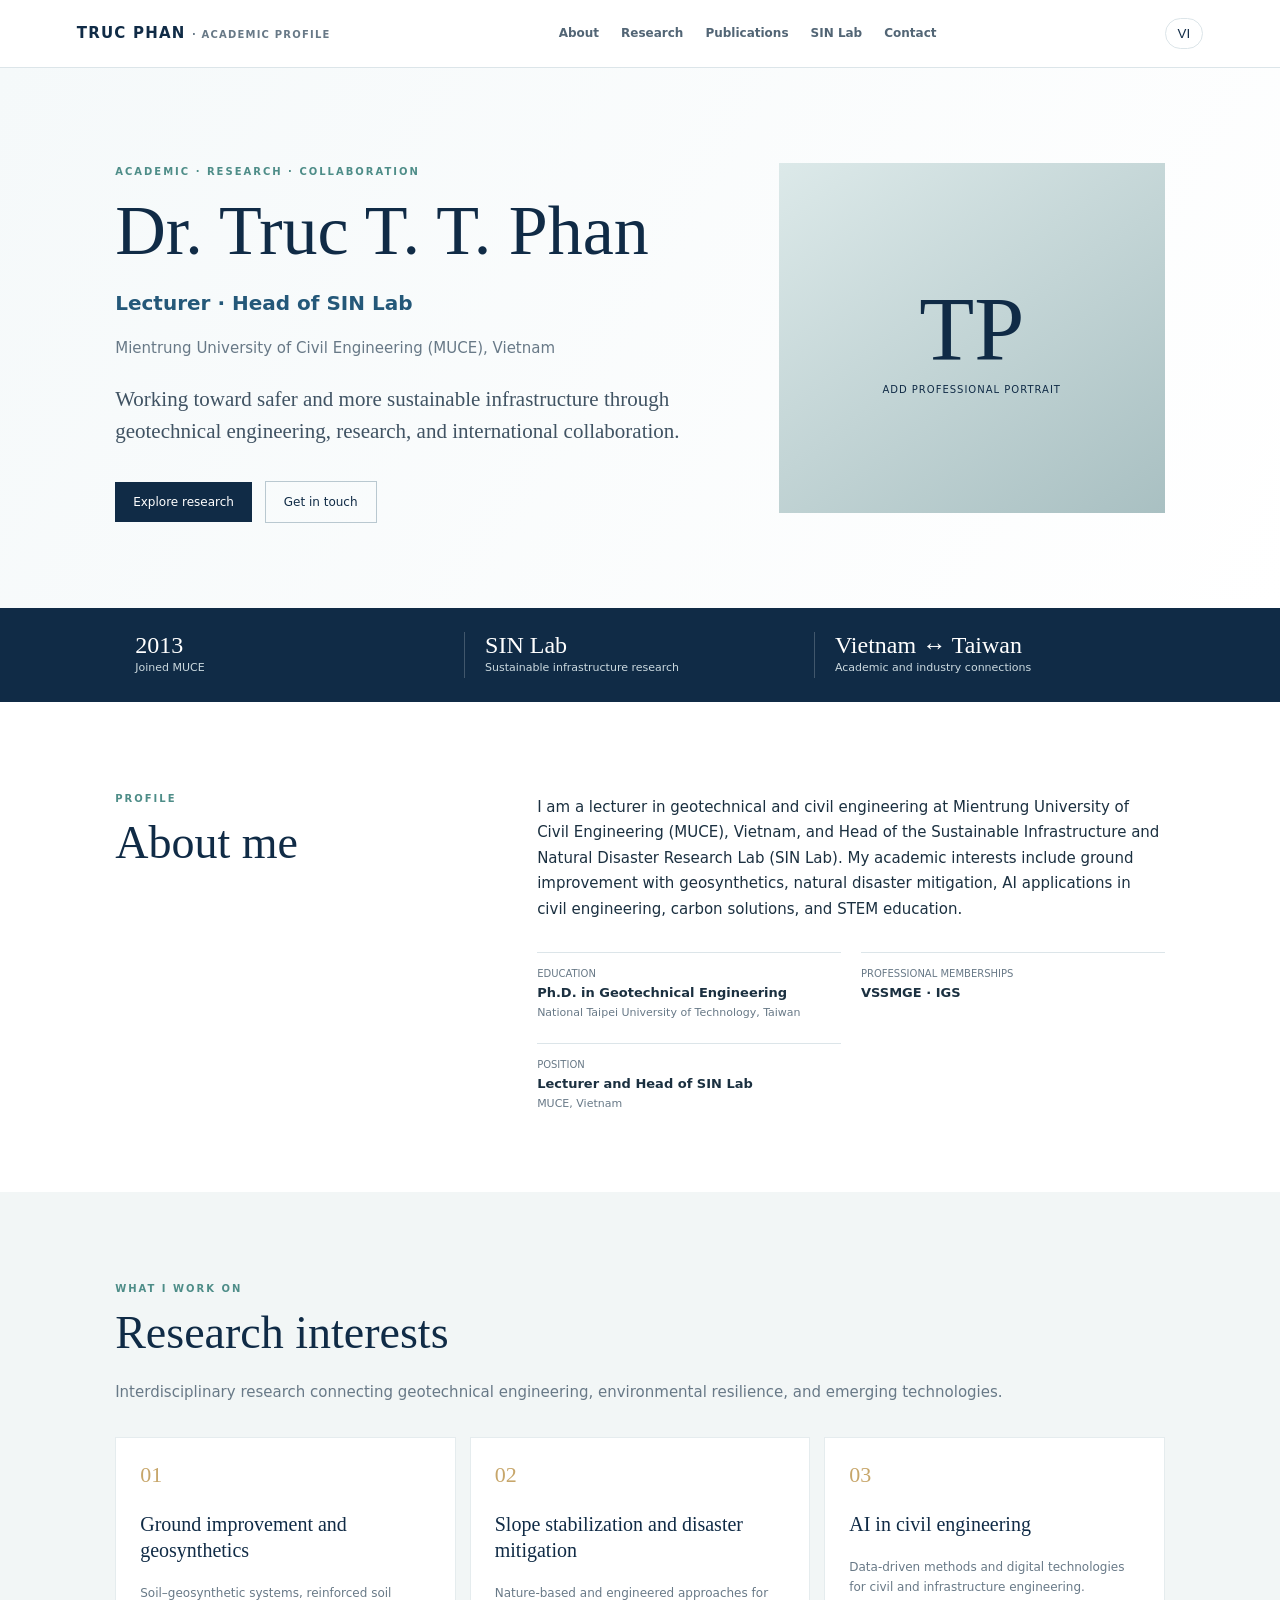
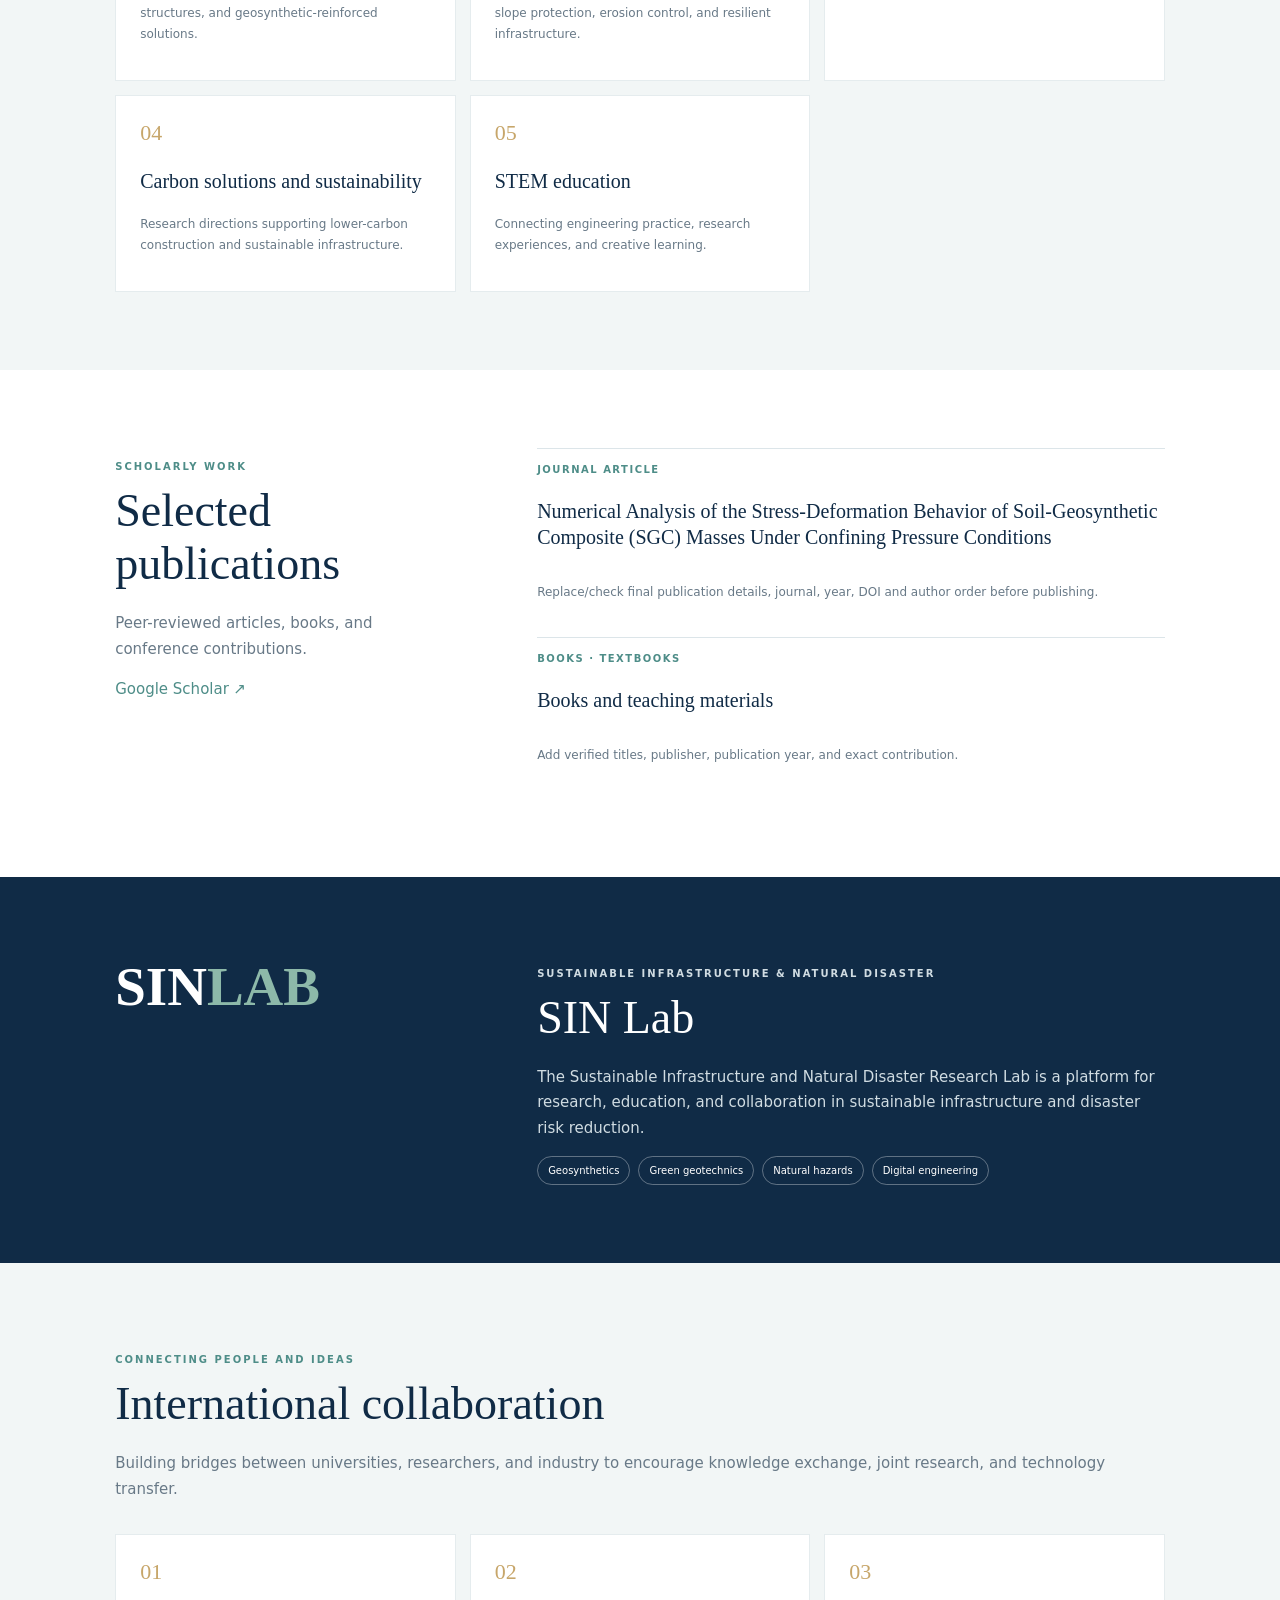
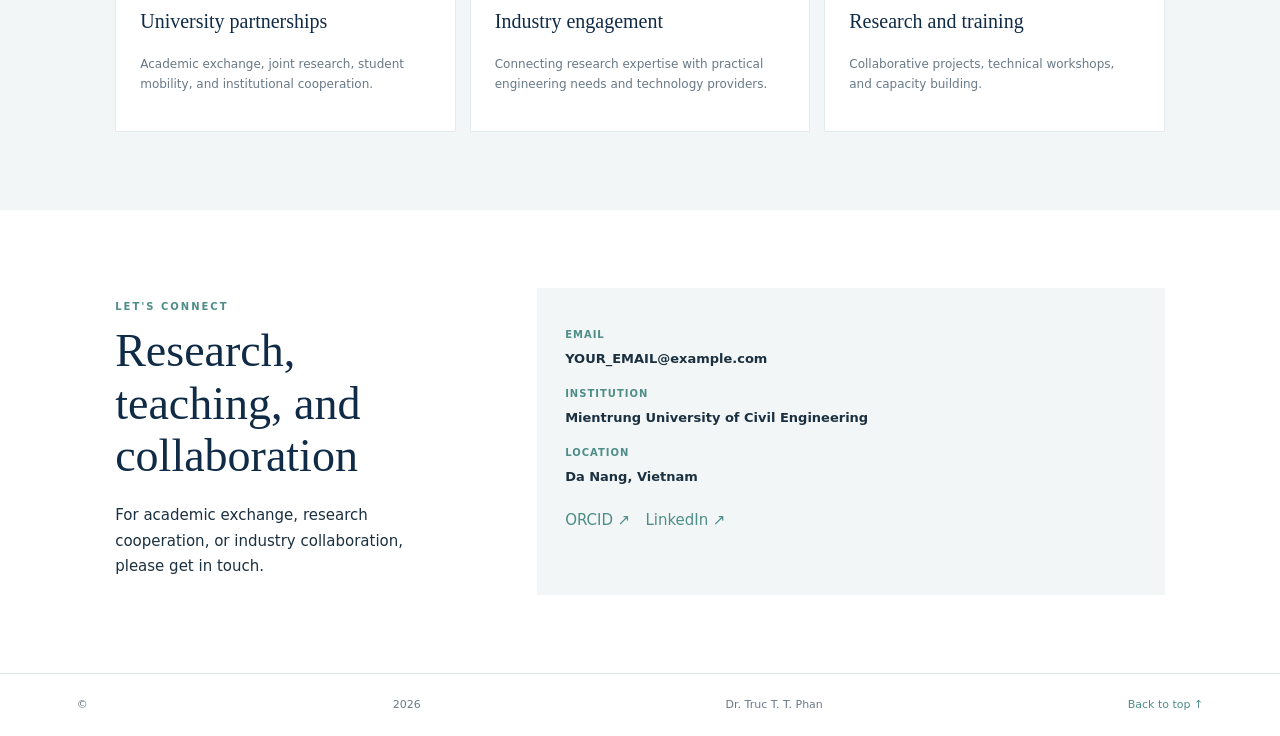
==== index.html @ 13144e91 "Update index.html" ====
<!doctype html>
<html lang="en"><head><meta charset="utf-8"><meta name="viewport" content="width=device-width,initial-scale=1">
<meta name="description" content="Academic profile of Dr. Truc (Steve) T. T. Phan"><title>Dr. Truc (Steve) T. T. Phan | Academic Profile</title><link rel="stylesheet" href="styles.css"></head>
<body>
<header><a class="brand" href="#home">TRUC PHAN <small>· ACADEMIC PROFILE</small></a><nav><a href="#about">About</a><a href="#research">Research</a><a href="#publications">Publications</a><a href="#sinlab">SIN Lab</a><a href="#contact">Contact</a></nav><button id="lang">VI</button></header>
<main>
<section class="hero" id="home"><div><p class="eyebrow" data-en="ACADEMIC · RESEARCH · COLLABORATION" data-vi="HỌC THUẬT · NGHIÊN CỨU · KẾT NỐI">ACADEMIC · RESEARCH · COLLABORATION</p><h1>Dr. Truc T. T. Phan</h1><h2 data-en="Lecturer · Head of SIN Lab" data-vi="Giảng viên · Trưởng SIN Lab">Lecturer · Head of SIN Lab</h2><p class="muted">Mientrung University of Civil Engineering (MUCE), Vietnam</p><p class="lead" data-en="Working toward safer and more sustainable infrastructure through geotechnical engineering, research, and international collaboration." data-vi="Hướng đến hạ tầng an toàn và bền vững thông qua kỹ thuật địa kỹ thuật, nghiên cứu và hợp tác quốc tế.">Working toward safer and more sustainable infrastructure through geotechnical engineering, research, and international collaboration.</p><a class="btn" href="#research">Explore research</a> <a class="btn outline" href="#contact">Get in touch</a></div><div class="portrait"><b>TP</b><span>Add professional portrait</span></div></section>
<section class="stats"><div><b>2013</b><span>Joined MUCE</span></div><div><b>SIN Lab</b><span>Sustainable infrastructure research</span></div><div><b>Vietnam ↔ Taiwan</b><span>Academic and industry connections</span></div></section>
<section class="section split" id="about"><div><p class="eyebrow">PROFILE</p><h2 data-en="About me" data-vi="Giới thiệu">About me</h2></div><div><p data-en="I am a lecturer in geotechnical and civil engineering at Mientrung University of Civil Engineering (MUCE), Vietnam, and Head of the Sustainable Infrastructure and Natural Disaster Research Lab (SIN Lab). My academic interests include ground improvement with geosynthetics, natural disaster mitigation, AI applications in civil engineering, carbon solutions, and STEM education." data-vi="Tôi là giảng viên lĩnh vực địa kỹ thuật và xây dựng tại Trường Đại học Xây dựng Miền Trung (MUCE), Việt Nam, đồng thời là Trưởng Phòng thí nghiệm Nghiên cứu Hạ tầng Bền vững và Thiên tai (SIN Lab). Các hướng quan tâm gồm gia cố nền đất bằng vật liệu địa tổng hợp, giảm thiểu thiên tai, ứng dụng AI trong kỹ thuật xây dựng, giải pháp carbon và giáo dục STEM.">I am a lecturer in geotechnical and civil engineering at Mientrung University of Civil Engineering (MUCE), Vietnam, and Head of the Sustainable Infrastructure and Natural Disaster Research Lab (SIN Lab). My academic interests include ground improvement with geosynthetics, natural disaster mitigation, AI applications in civil engineering, carbon solutions, and STEM education.</p><div class="facts"><div><small>EDUCATION</small><b>Ph.D. in Geotechnical Engineering</b><span>National Taipei University of Technology, Taiwan</span></div><div><small>PROFESSIONAL MEMBERSHIPS</small><b>VSSMGE · IGS</b></div><div><small>POSITION</small><b>Lecturer and Head of SIN Lab</b><span>MUCE, Vietnam</span></div></div></div></section>
<section class="section shaded" id="research"><p class="eyebrow">WHAT I WORK ON</p><h2>Research interests</h2><p class="muted">Interdisciplinary research connecting geotechnical engineering, environmental resilience, and emerging technologies.</p><div class="cards">
<article><i>01</i><h3>Ground improvement and geosynthetics</h3><p>Soil–geosynthetic systems, reinforced soil structures, and geosynthetic-reinforced solutions.</p></article>
<article><i>02</i><h3>Slope stabilization and disaster mitigation</h3><p>Nature-based and engineered approaches for slope protection, erosion control, and resilient infrastructure.</p></article>
<article><i>03</i><h3>AI in civil engineering</h3><p>Data-driven methods and digital technologies for civil and infrastructure engineering.</p></article>
<article><i>04</i><h3>Carbon solutions and sustainability</h3><p>Research directions supporting lower-carbon construction and sustainable infrastructure.</p></article>
<article><i>05</i><h3>STEM education</h3><p>Connecting engineering practice, research experiences, and creative learning.</p></article></div></section>
<section class="section split" id="publications"><div><p class="eyebrow">SCHOLARLY WORK</p><h2>Selected publications</h2><p class="muted">Peer-reviewed articles, books, and conference contributions.</p><a href="https://scholar.google.com/" target="_blank">Google Scholar ↗</a></div><div class="pubs"><article><small>JOURNAL ARTICLE</small><h3>Numerical Analysis of the Stress-Deformation Behavior of Soil-Geosynthetic Composite (SGC) Masses Under Confining Pressure Conditions</h3><p>Replace/check final publication details, journal, year, DOI and author order before publishing.</p></article><article><small>BOOKS · TEXTBOOKS</small><h3>Books and teaching materials</h3><p>Add verified titles, publisher, publication year, and exact contribution.</p></article></div></section>
<section class="section dark split" id="sinlab"><div class="labmark">SIN<span>LAB</span></div><div><p class="eyebrow">SUSTAINABLE INFRASTRUCTURE & NATURAL DISASTER</p><h2>SIN Lab</h2><p>The Sustainable Infrastructure and Natural Disaster Research Lab is a platform for research, education, and collaboration in sustainable infrastructure and disaster risk reduction.</p><div class="tags"><span>Geosynthetics</span><span>Green geotechnics</span><span>Natural hazards</span><span>Digital engineering</span></div></div></section>
<section class="section shaded" id="collaboration"><p class="eyebrow">CONNECTING PEOPLE AND IDEAS</p><h2>International collaboration</h2><p class="muted">Building bridges between universities, researchers, and industry to encourage knowledge exchange, joint research, and technology transfer.</p><div class="cards"><article><i>01</i><h3>University partnerships</h3><p>Academic exchange, joint research, student mobility, and institutional cooperation.</p></article><article><i>02</i><h3>Industry engagement</h3><p>Connecting research expertise with practical engineering needs and technology providers.</p></article><article><i>03</i><h3>Research and training</h3><p>Collaborative projects, technical workshops, and capacity building.</p></article></div></section>
<section class="section split" id="contact"><div><p class="eyebrow">LET'S CONNECT</p><h2>Research, teaching, and collaboration</h2><p>For academic exchange, research cooperation, or industry collaboration, please get in touch.</p></div><div class="contact"><small>EMAIL</small><b>YOUR_EMAIL@example.com</b><small>INSTITUTION</small><b>Mientrung University of Civil Engineering</b><small>LOCATION</small><b>Da Nang, Vietnam</b><p><a href="https://orcid.org/">ORCID ↗</a>　<a href="https://www.linkedin.com/">LinkedIn ↗</a></p></div></section>
</main><footer>© <span id="year"></span> Dr. Truc T. T. Phan <a href="#home">Back to top ↑</a></footer><script src="script.js"></script></body></html>
---- styles.css ----
:root{--navy:#102b46;--teal:#4e8d88;--ink:#1b3040;--muted:#687987;--line:#dce5e9;--tint:#f2f6f6}*{box-sizing:border-box}html{scroll-behavior:smooth}body{margin:0;font:15px/1.7 Inter,system-ui,sans-serif;color:var(--ink)}a{color:var(--teal);text-decoration:none}header{position:sticky;top:0;background:#fff;border-bottom:1px solid var(--line);padding:18px 6%;display:flex;align-items:center;justify-content:space-between;gap:20px;z-index:5}.brand{font-weight:850;letter-spacing:.08em;color:var(--navy)}small{font-size:10px;color:var(--muted)}nav{display:flex;gap:22px;flex-wrap:wrap}nav a{font-size:12px;color:#526575;font-weight:700}button{border:1px solid var(--line);background:#fff;border-radius:30px;padding:7px 12px;cursor:pointer;color:var(--navy)}.hero{padding:85px 9%;display:grid;grid-template-columns:1.2fr .8fr;gap:8%;align-items:center;background:linear-gradient(120deg,#f5f9fa,#fff)}.eyebrow{font-size:10px;letter-spacing:.2em;color:var(--teal);font-weight:850}.hero h1{font:clamp(42px,6vw,70px)/1.1 Georgia,serif;color:var(--navy);margin:12px 0}.hero h2{font-size:20px;color:#245879}.muted{color:var(--muted)}.lead{font:21px/1.55 Georgia,serif;color:#405363;max-width:650px}.btn{display:inline-block;background:var(--navy);color:white;padding:10px 18px;margin:12px 8px 0 0;font-size:12px}.btn.outline{background:transparent;color:var(--navy);border:1px solid #b9c8d0}.portrait{height:350px;background:linear-gradient(145deg,#dce9e9,#a9c0c2);display:flex;flex-direction:column;justify-content:center;align-items:center;color:var(--navy)}.portrait b{font:90px Georgia}.portrait span{font-size:10px;text-transform:uppercase;letter-spacing:.1em}.stats{background:var(--navy);color:white;display:grid;grid-template-columns:repeat(3,1fr);padding:24px 9%}.stats div{display:flex;flex-direction:column;border-right:1px solid #ffffff35;padding:0 20px}.stats div:last-child{border:0}.stats b{font:24px Georgia}.stats span{font-size:11px;color:#cbd9df}.section{padding:78px 9%}.split{display:grid;grid-template-columns:.7fr 1.3fr;gap:8%}.section h2{font:clamp(32px,4vw,46px)/1.15 Georgia,serif;color:var(--navy);margin:8px 0 20px}.facts{display:grid;grid-template-columns:repeat(2,1fr);gap:20px;margin-top:30px}.facts div,.pubs article{border-top:1px solid var(--line);padding-top:12px;display:flex;flex-direction:column}.facts b{font-size:13px}.facts span{font-size:11px;color:var(--muted)}.shaded{background:var(--tint)}.cards{display:grid;grid-template-columns:repeat(3,1fr);gap:14px;margin-top:32px}.cards article{background:white;padding:24px;border:1px solid #e5ecee}.cards i{color:#c7a66a;font:22px Georgia}.cards h3,.pubs h3{font:20px/1.3 Georgia,serif;color:var(--navy)}.cards p,.pubs p{font-size:12px;color:var(--muted)}.pubs article{margin-bottom:22px}.pubs small{color:var(--teal);font-weight:bold;letter-spacing:.15em}.dark{background:var(--navy);color:white}.dark h2{color:white}.dark p{color:#d0dce2}.labmark{font:700 55px Georgia}.labmark span{color:#8db9a9}.tags{display:flex;gap:8px;flex-wrap:wrap}.tags span{border:1px solid #ffffff55;border-radius:20px;padding:5px 10px;font-size:10px}.contact{background:var(--tint);padding:28px;display:flex;flex-direction:column;gap:5px}.contact small{color:var(--teal);font-weight:bold;letter-spacing:.1em;margin-top:10px}.contact b{font-size:13px}footer{border-top:1px solid var(--line);padding:22px 6%;display:flex;justify-content:space-between;color:var(--muted);font-size:11px}@media(max-width:800px){header{flex-wrap:wrap}nav{order:3;width:100%;gap:13px}.hero,.split{grid-template-columns:1fr}.hero{padding:55px 7%}.portrait{max-width:420px}.cards{grid-template-columns:repeat(2,1fr)}.section{padding:60px 7%}}@media(max-width:520px){.cards,.facts,.stats{grid-template-columns:1fr}.stats{gap:15px}.stats div{border:0}.cards{grid-template-columns:1fr}footer{flex-wrap:wrap}}
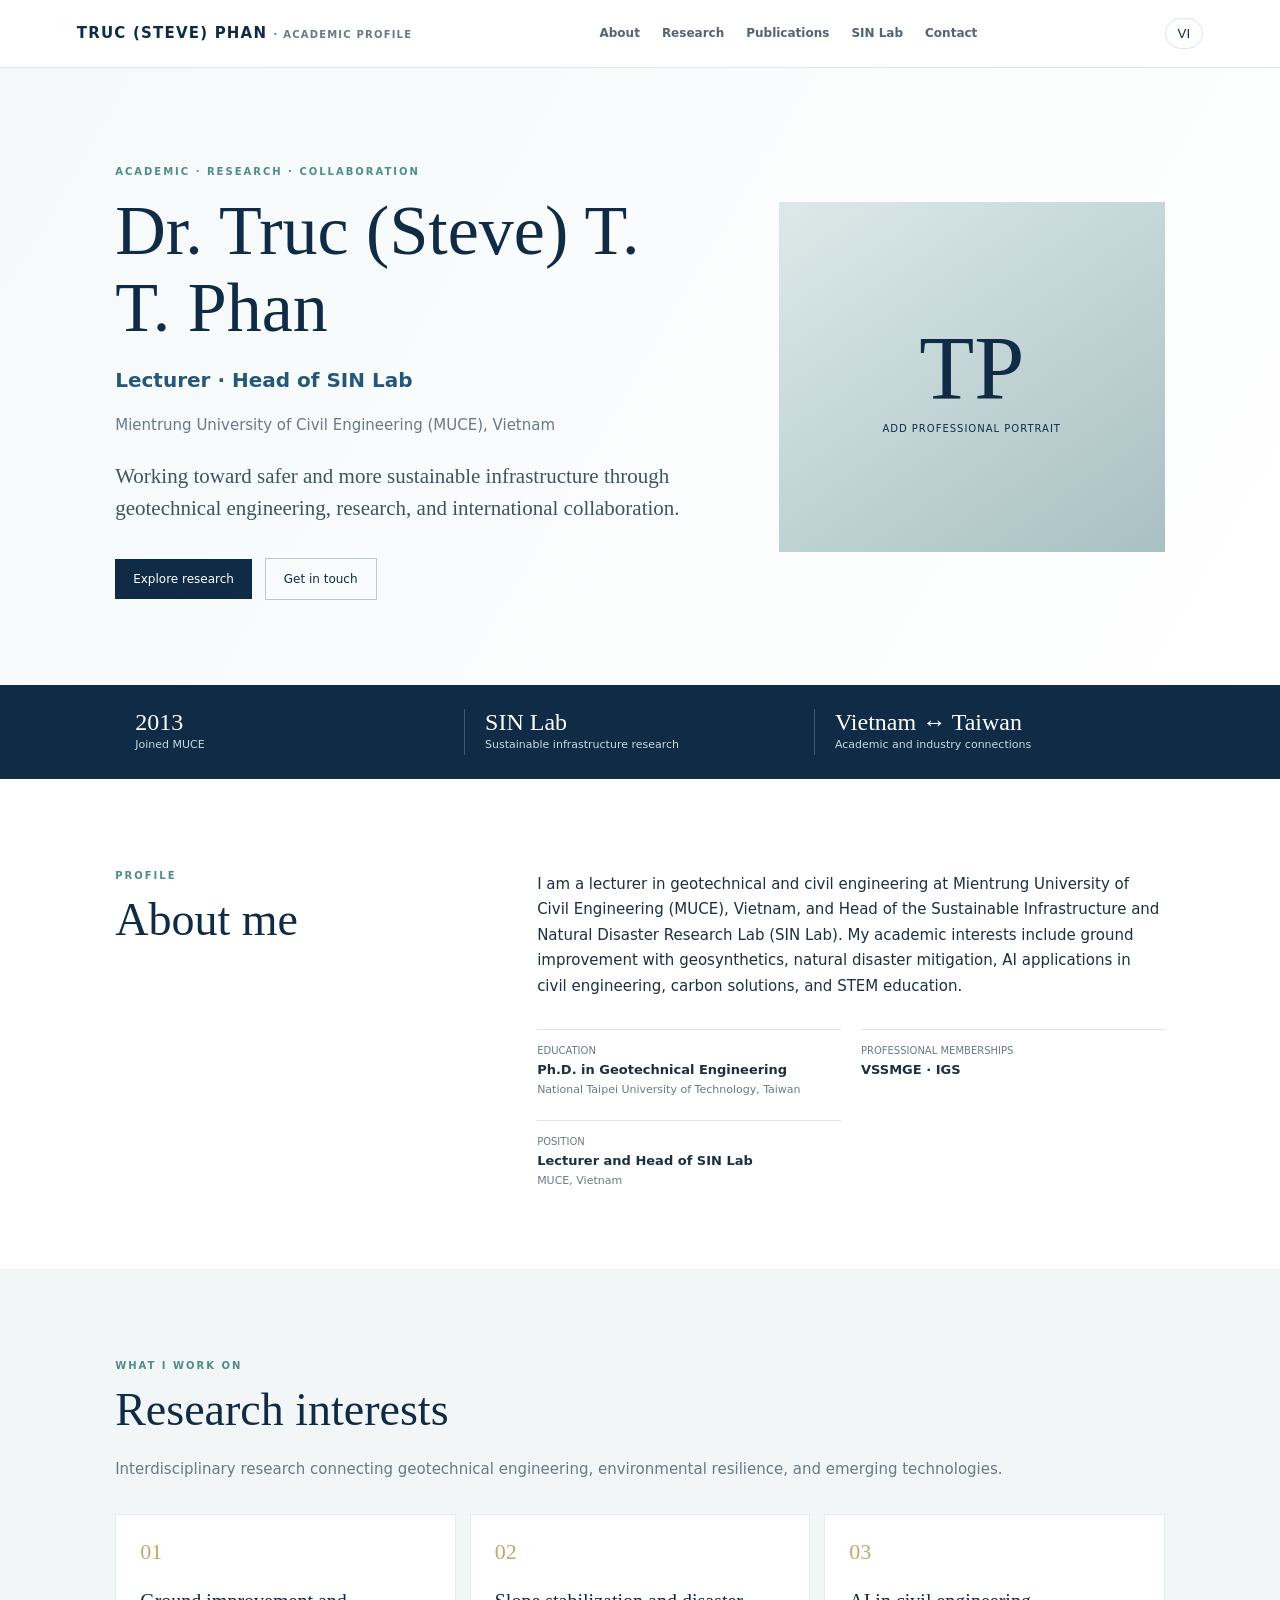
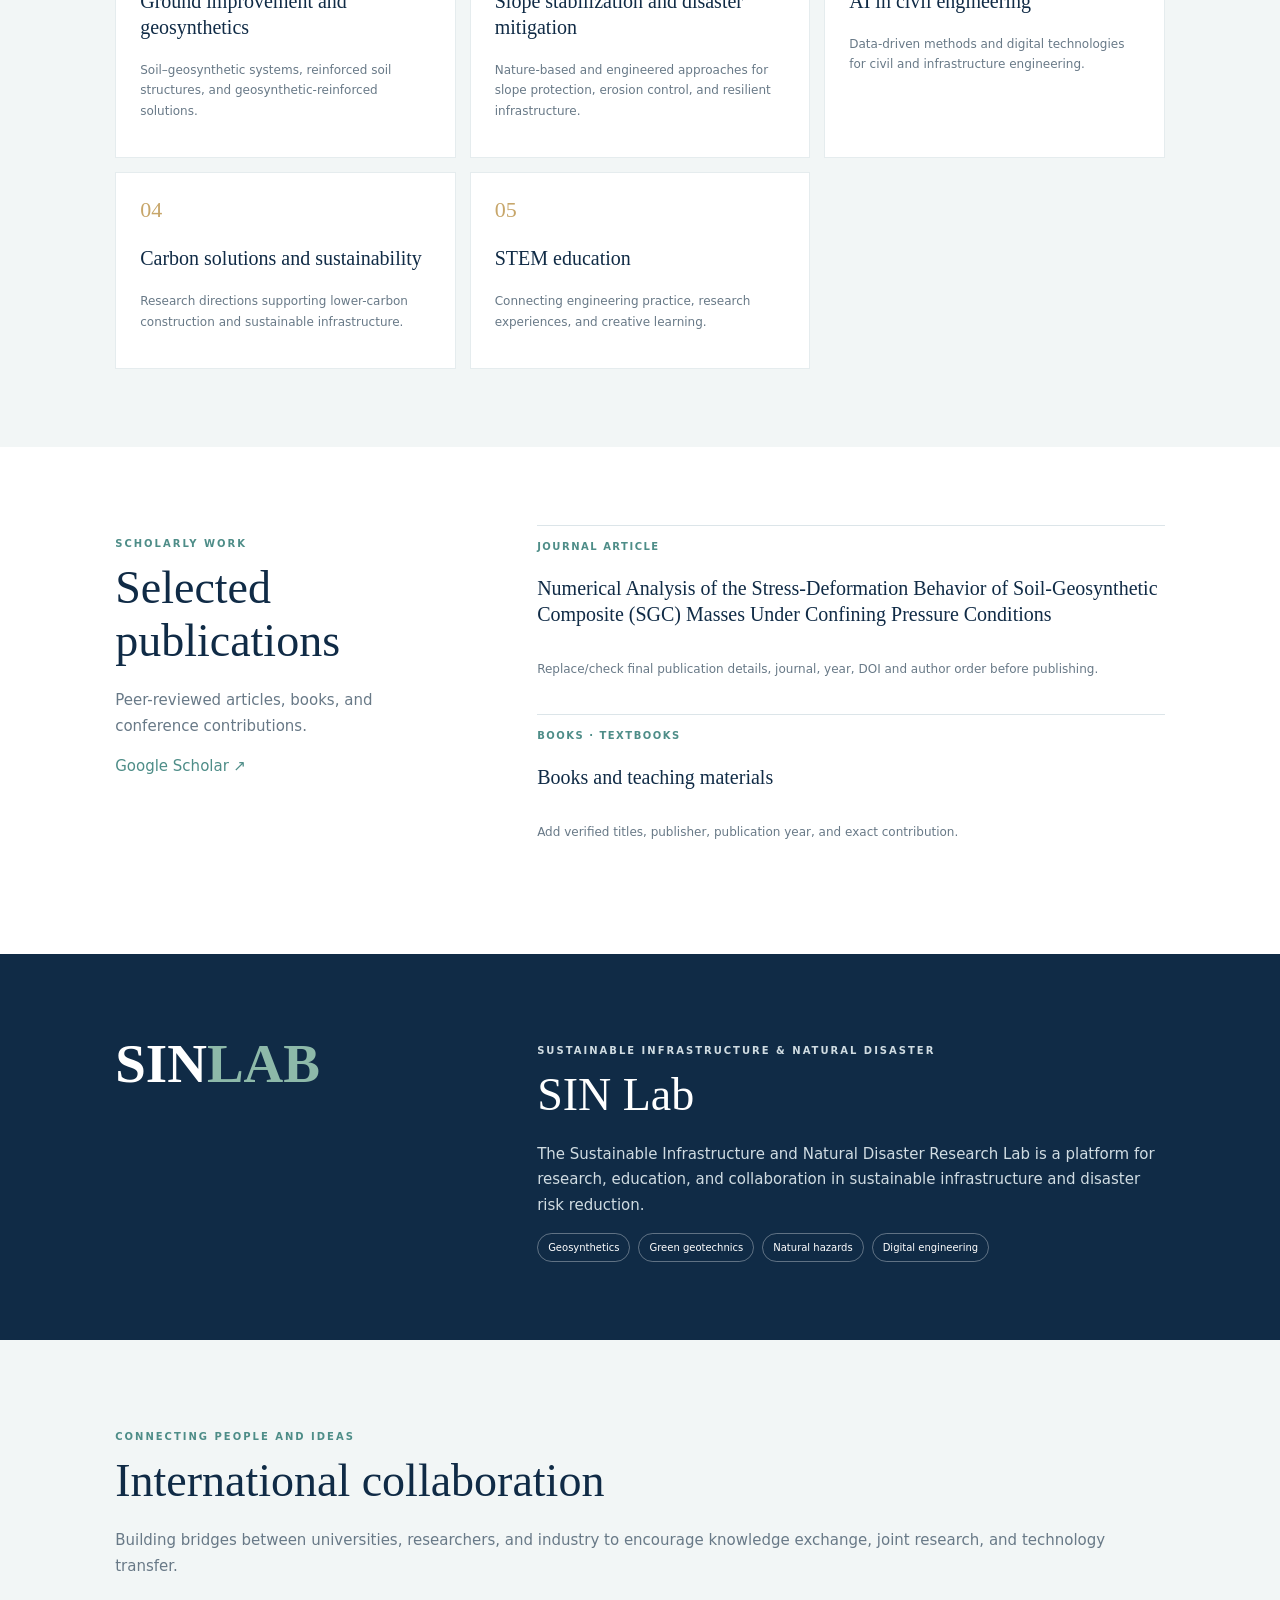
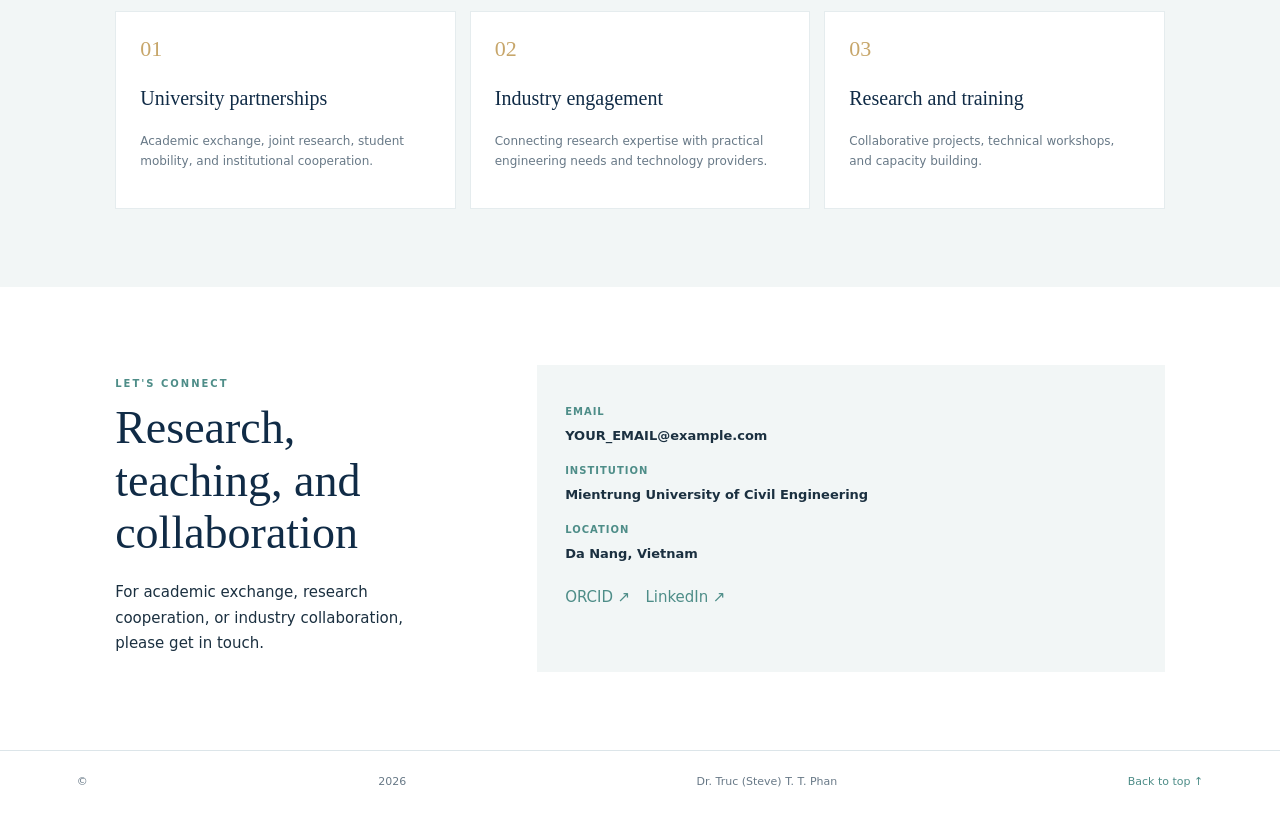
==== commit d2a67d66: "Update index.html" ====
--- a/index.html
+++ b/index.html
@@ -2,9 +2,9 @@
 <html lang="en"><head><meta charset="utf-8"><meta name="viewport" content="width=device-width,initial-scale=1">
 <meta name="description" content="Academic profile of Dr. Truc (Steve) T. T. Phan"><title>Dr. Truc (Steve) T. T. Phan | Academic Profile</title><link rel="stylesheet" href="styles.css"></head>
 <body>
-<header><a class="brand" href="#home">TRUC PHAN <small>· ACADEMIC PROFILE</small></a><nav><a href="#about">About</a><a href="#research">Research</a><a href="#publications">Publications</a><a href="#sinlab">SIN Lab</a><a href="#contact">Contact</a></nav><button id="lang">VI</button></header>
+<header><a class="brand" href="#home">TRUC (STEVE) PHAN <small>· ACADEMIC PROFILE</small></a><nav><a href="#about">About</a><a href="#research">Research</a><a href="#publications">Publications</a><a href="#sinlab">SIN Lab</a><a href="#contact">Contact</a></nav><button id="lang">VI</button></header>
 <main>
-<section class="hero" id="home"><div><p class="eyebrow" data-en="ACADEMIC · RESEARCH · COLLABORATION" data-vi="HỌC THUẬT · NGHIÊN CỨU · KẾT NỐI">ACADEMIC · RESEARCH · COLLABORATION</p><h1>Dr. Truc T. T. Phan</h1><h2 data-en="Lecturer · Head of SIN Lab" data-vi="Giảng viên · Trưởng SIN Lab">Lecturer · Head of SIN Lab</h2><p class="muted">Mientrung University of Civil Engineering (MUCE), Vietnam</p><p class="lead" data-en="Working toward safer and more sustainable infrastructure through geotechnical engineering, research, and international collaboration." data-vi="Hướng đến hạ tầng an toàn và bền vững thông qua kỹ thuật địa kỹ thuật, nghiên cứu và hợp tác quốc tế.">Working toward safer and more sustainable infrastructure through geotechnical engineering, research, and international collaboration.</p><a class="btn" href="#research">Explore research</a> <a class="btn outline" href="#contact">Get in touch</a></div><div class="portrait"><b>TP</b><span>Add professional portrait</span></div></section>
+<section class="hero" id="home"><div><p class="eyebrow" data-en="ACADEMIC · RESEARCH · COLLABORATION" data-vi="HỌC THUẬT · NGHIÊN CỨU · KẾT NỐI">ACADEMIC · RESEARCH · COLLABORATION</p><h1>Dr. Truc (Steve) T. T. Phan</h1><h2 data-en="Lecturer · Head of SIN Lab" data-vi="Giảng viên · Trưởng SIN Lab">Lecturer · Head of SIN Lab</h2><p class="muted">Mientrung University of Civil Engineering (MUCE), Vietnam</p><p class="lead" data-en="Working toward safer and more sustainable infrastructure through geotechnical engineering, research, and international collaboration." data-vi="Hướng đến hạ tầng an toàn và bền vững thông qua kỹ thuật địa kỹ thuật, nghiên cứu và hợp tác quốc tế.">Working toward safer and more sustainable infrastructure through geotechnical engineering, research, and international collaboration.</p><a class="btn" href="#research">Explore research</a> <a class="btn outline" href="#contact">Get in touch</a></div><div class="portrait"><b>TP</b><span>Add professional portrait</span></div></section>
 <section class="stats"><div><b>2013</b><span>Joined MUCE</span></div><div><b>SIN Lab</b><span>Sustainable infrastructure research</span></div><div><b>Vietnam ↔ Taiwan</b><span>Academic and industry connections</span></div></section>
 <section class="section split" id="about"><div><p class="eyebrow">PROFILE</p><h2 data-en="About me" data-vi="Giới thiệu">About me</h2></div><div><p data-en="I am a lecturer in geotechnical and civil engineering at Mientrung University of Civil Engineering (MUCE), Vietnam, and Head of the Sustainable Infrastructure and Natural Disaster Research Lab (SIN Lab). My academic interests include ground improvement with geosynthetics, natural disaster mitigation, AI applications in civil engineering, carbon solutions, and STEM education." data-vi="Tôi là giảng viên lĩnh vực địa kỹ thuật và xây dựng tại Trường Đại học Xây dựng Miền Trung (MUCE), Việt Nam, đồng thời là Trưởng Phòng thí nghiệm Nghiên cứu Hạ tầng Bền vững và Thiên tai (SIN Lab). Các hướng quan tâm gồm gia cố nền đất bằng vật liệu địa tổng hợp, giảm thiểu thiên tai, ứng dụng AI trong kỹ thuật xây dựng, giải pháp carbon và giáo dục STEM.">I am a lecturer in geotechnical and civil engineering at Mientrung University of Civil Engineering (MUCE), Vietnam, and Head of the Sustainable Infrastructure and Natural Disaster Research Lab (SIN Lab). My academic interests include ground improvement with geosynthetics, natural disaster mitigation, AI applications in civil engineering, carbon solutions, and STEM education.</p><div class="facts"><div><small>EDUCATION</small><b>Ph.D. in Geotechnical Engineering</b><span>National Taipei University of Technology, Taiwan</span></div><div><small>PROFESSIONAL MEMBERSHIPS</small><b>VSSMGE · IGS</b></div><div><small>POSITION</small><b>Lecturer and Head of SIN Lab</b><span>MUCE, Vietnam</span></div></div></div></section>
 <section class="section shaded" id="research"><p class="eyebrow">WHAT I WORK ON</p><h2>Research interests</h2><p class="muted">Interdisciplinary research connecting geotechnical engineering, environmental resilience, and emerging technologies.</p><div class="cards">
@@ -17,4 +17,4 @@
 <section class="section dark split" id="sinlab"><div class="labmark">SIN<span>LAB</span></div><div><p class="eyebrow">SUSTAINABLE INFRASTRUCTURE & NATURAL DISASTER</p><h2>SIN Lab</h2><p>The Sustainable Infrastructure and Natural Disaster Research Lab is a platform for research, education, and collaboration in sustainable infrastructure and disaster risk reduction.</p><div class="tags"><span>Geosynthetics</span><span>Green geotechnics</span><span>Natural hazards</span><span>Digital engineering</span></div></div></section>
 <section class="section shaded" id="collaboration"><p class="eyebrow">CONNECTING PEOPLE AND IDEAS</p><h2>International collaboration</h2><p class="muted">Building bridges between universities, researchers, and industry to encourage knowledge exchange, joint research, and technology transfer.</p><div class="cards"><article><i>01</i><h3>University partnerships</h3><p>Academic exchange, joint research, student mobility, and institutional cooperation.</p></article><article><i>02</i><h3>Industry engagement</h3><p>Connecting research expertise with practical engineering needs and technology providers.</p></article><article><i>03</i><h3>Research and training</h3><p>Collaborative projects, technical workshops, and capacity building.</p></article></div></section>
 <section class="section split" id="contact"><div><p class="eyebrow">LET'S CONNECT</p><h2>Research, teaching, and collaboration</h2><p>For academic exchange, research cooperation, or industry collaboration, please get in touch.</p></div><div class="contact"><small>EMAIL</small><b>YOUR_EMAIL@example.com</b><small>INSTITUTION</small><b>Mientrung University of Civil Engineering</b><small>LOCATION</small><b>Da Nang, Vietnam</b><p><a href="https://orcid.org/">ORCID ↗</a>　<a href="https://www.linkedin.com/">LinkedIn ↗</a></p></div></section>
-</main><footer>© <span id="year"></span> Dr. Truc T. T. Phan <a href="#home">Back to top ↑</a></footer><script src="script.js"></script></body></html>
+</main><footer>© <span id="year"></span> Dr. Truc (Steve) T. T. Phan <a href="#home">Back to top ↑</a></footer><script src="script.js"></script></body></html>
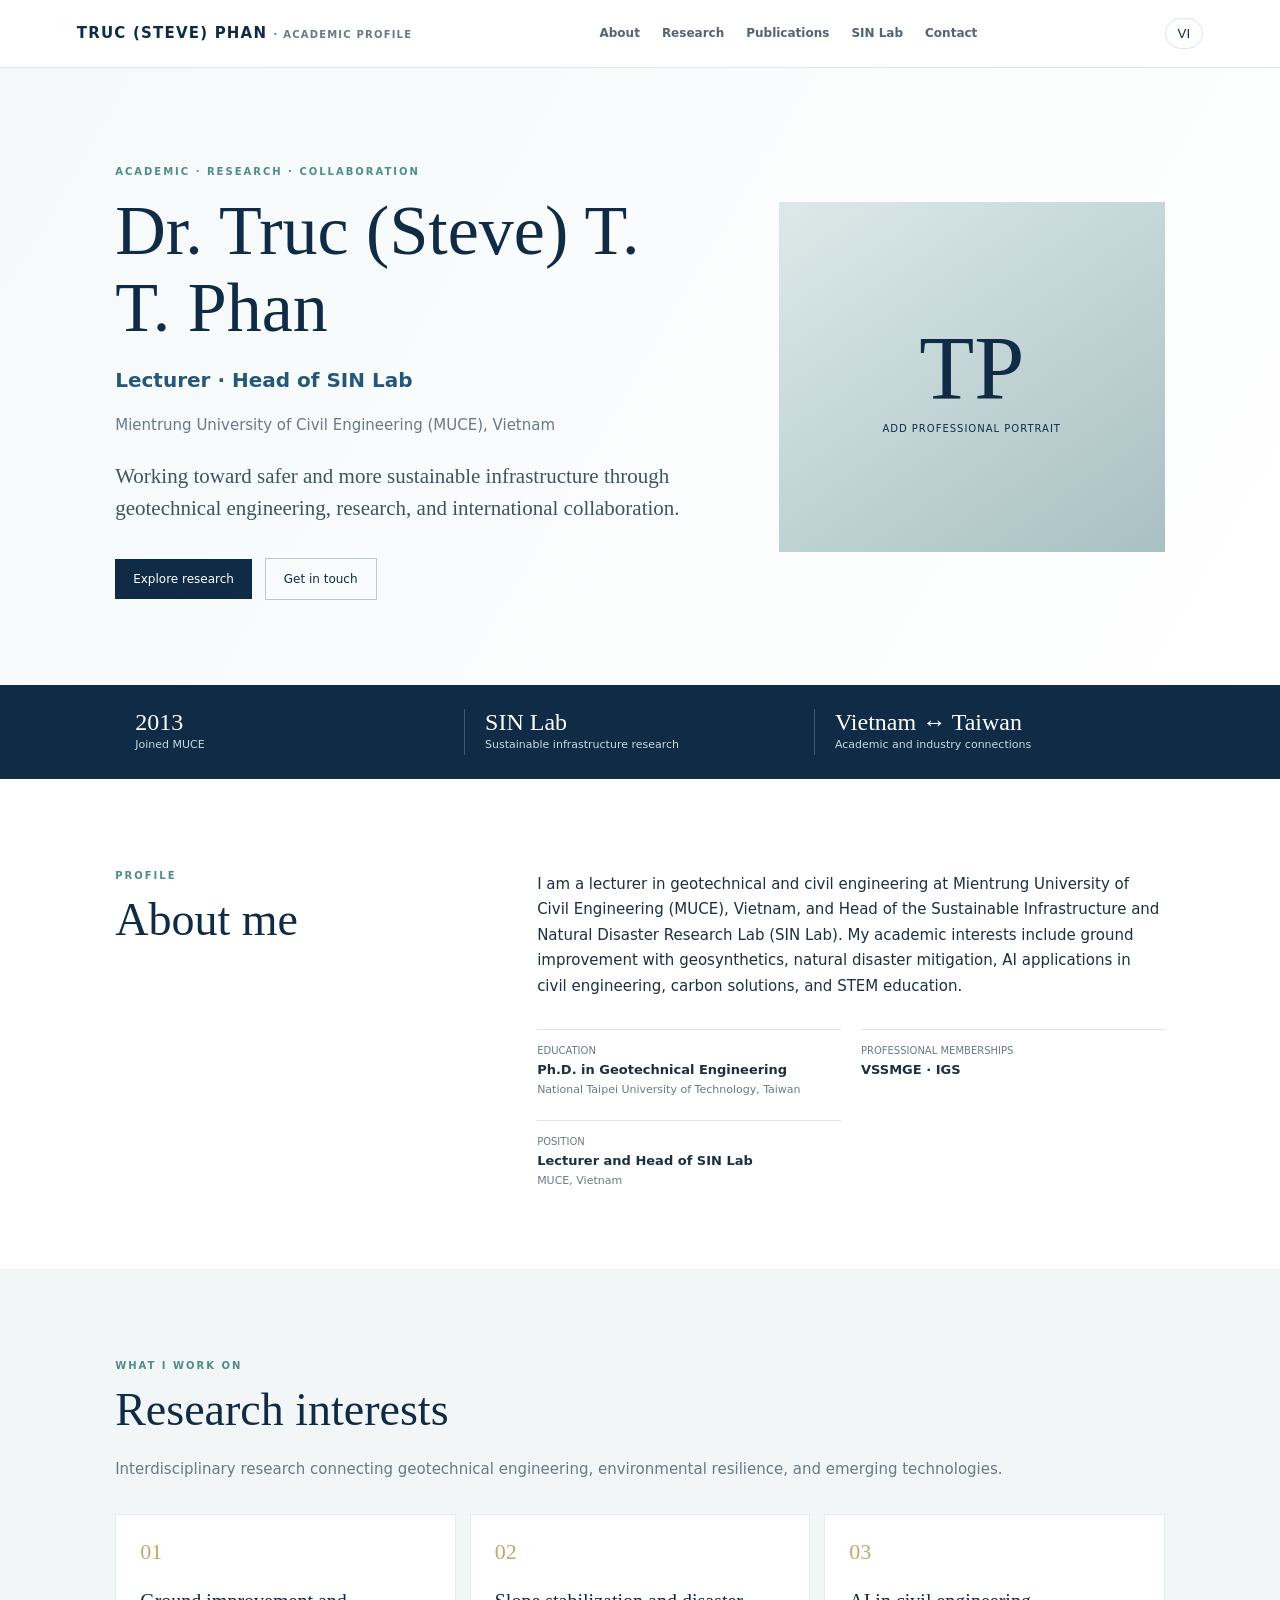
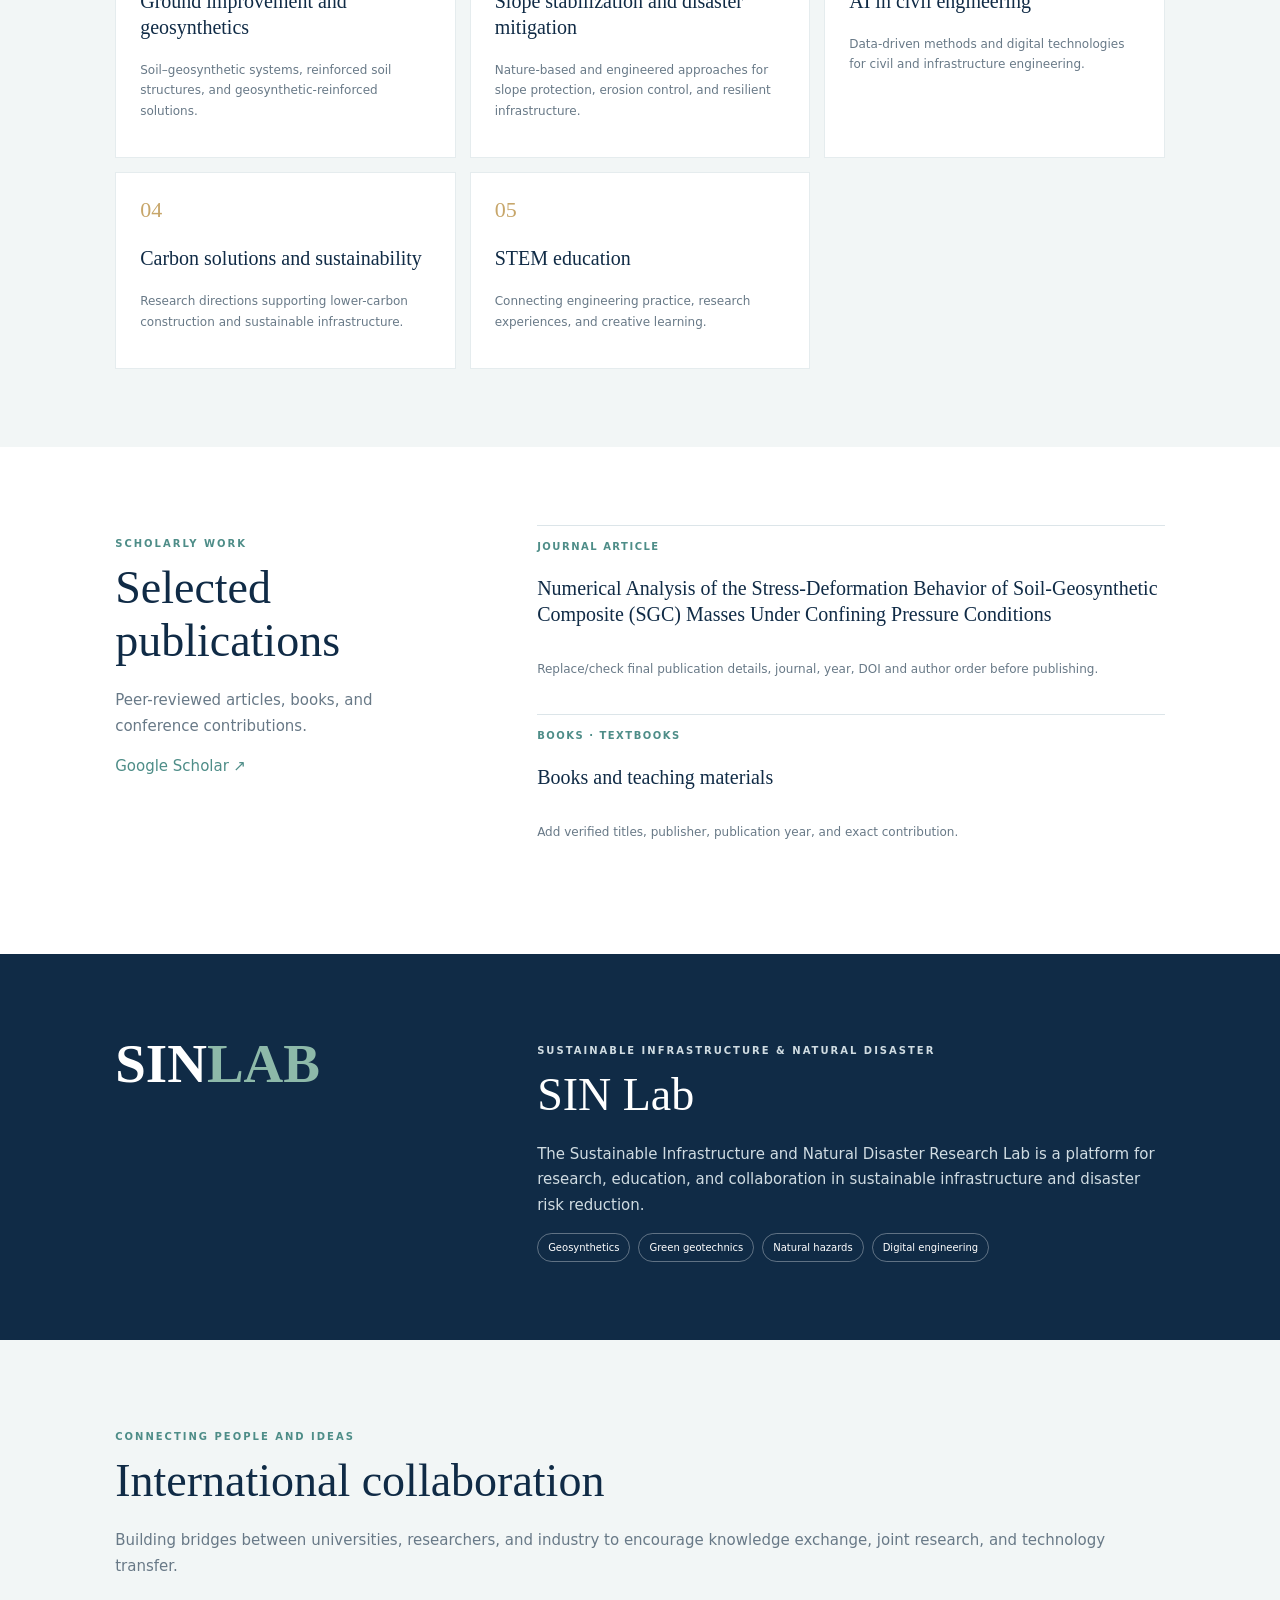
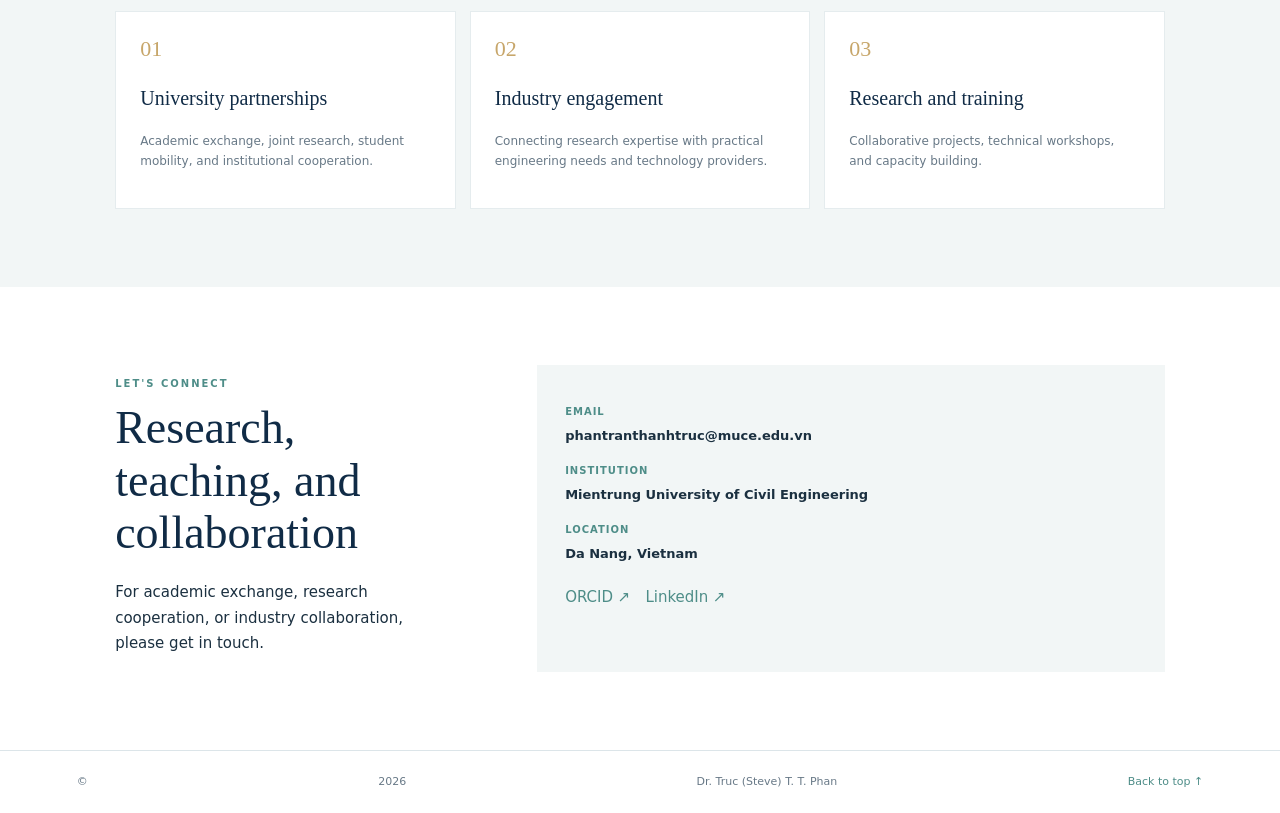
==== commit 16bacdf0: "Update index.html" ====
--- a/index.html
+++ b/index.html
@@ -16,5 +16,5 @@
 <section class="section split" id="publications"><div><p class="eyebrow">SCHOLARLY WORK</p><h2>Selected publications</h2><p class="muted">Peer-reviewed articles, books, and conference contributions.</p><a href="https://scholar.google.com/" target="_blank">Google Scholar ↗</a></div><div class="pubs"><article><small>JOURNAL ARTICLE</small><h3>Numerical Analysis of the Stress-Deformation Behavior of Soil-Geosynthetic Composite (SGC) Masses Under Confining Pressure Conditions</h3><p>Replace/check final publication details, journal, year, DOI and author order before publishing.</p></article><article><small>BOOKS · TEXTBOOKS</small><h3>Books and teaching materials</h3><p>Add verified titles, publisher, publication year, and exact contribution.</p></article></div></section>
 <section class="section dark split" id="sinlab"><div class="labmark">SIN<span>LAB</span></div><div><p class="eyebrow">SUSTAINABLE INFRASTRUCTURE & NATURAL DISASTER</p><h2>SIN Lab</h2><p>The Sustainable Infrastructure and Natural Disaster Research Lab is a platform for research, education, and collaboration in sustainable infrastructure and disaster risk reduction.</p><div class="tags"><span>Geosynthetics</span><span>Green geotechnics</span><span>Natural hazards</span><span>Digital engineering</span></div></div></section>
 <section class="section shaded" id="collaboration"><p class="eyebrow">CONNECTING PEOPLE AND IDEAS</p><h2>International collaboration</h2><p class="muted">Building bridges between universities, researchers, and industry to encourage knowledge exchange, joint research, and technology transfer.</p><div class="cards"><article><i>01</i><h3>University partnerships</h3><p>Academic exchange, joint research, student mobility, and institutional cooperation.</p></article><article><i>02</i><h3>Industry engagement</h3><p>Connecting research expertise with practical engineering needs and technology providers.</p></article><article><i>03</i><h3>Research and training</h3><p>Collaborative projects, technical workshops, and capacity building.</p></article></div></section>
-<section class="section split" id="contact"><div><p class="eyebrow">LET'S CONNECT</p><h2>Research, teaching, and collaboration</h2><p>For academic exchange, research cooperation, or industry collaboration, please get in touch.</p></div><div class="contact"><small>EMAIL</small><b>YOUR_EMAIL@example.com</b><small>INSTITUTION</small><b>Mientrung University of Civil Engineering</b><small>LOCATION</small><b>Da Nang, Vietnam</b><p><a href="https://orcid.org/">ORCID ↗</a>　<a href="https://www.linkedin.com/">LinkedIn ↗</a></p></div></section>
+<section class="section split" id="contact"><div><p class="eyebrow">LET'S CONNECT</p><h2>Research, teaching, and collaboration</h2><p>For academic exchange, research cooperation, or industry collaboration, please get in touch.</p></div><div class="contact"><small>EMAIL</small><b>phantranthanhtruc@muce.edu.vn</b><small>INSTITUTION</small><b>Mientrung University of Civil Engineering</b><small>LOCATION</small><b>Da Nang, Vietnam</b><p><a href="https://orcid.org/">ORCID ↗</a>　<a href="https://www.linkedin.com/">LinkedIn ↗</a></p></div></section>
 </main><footer>© <span id="year"></span> Dr. Truc (Steve) T. T. Phan <a href="#home">Back to top ↑</a></footer><script src="script.js"></script></body></html>
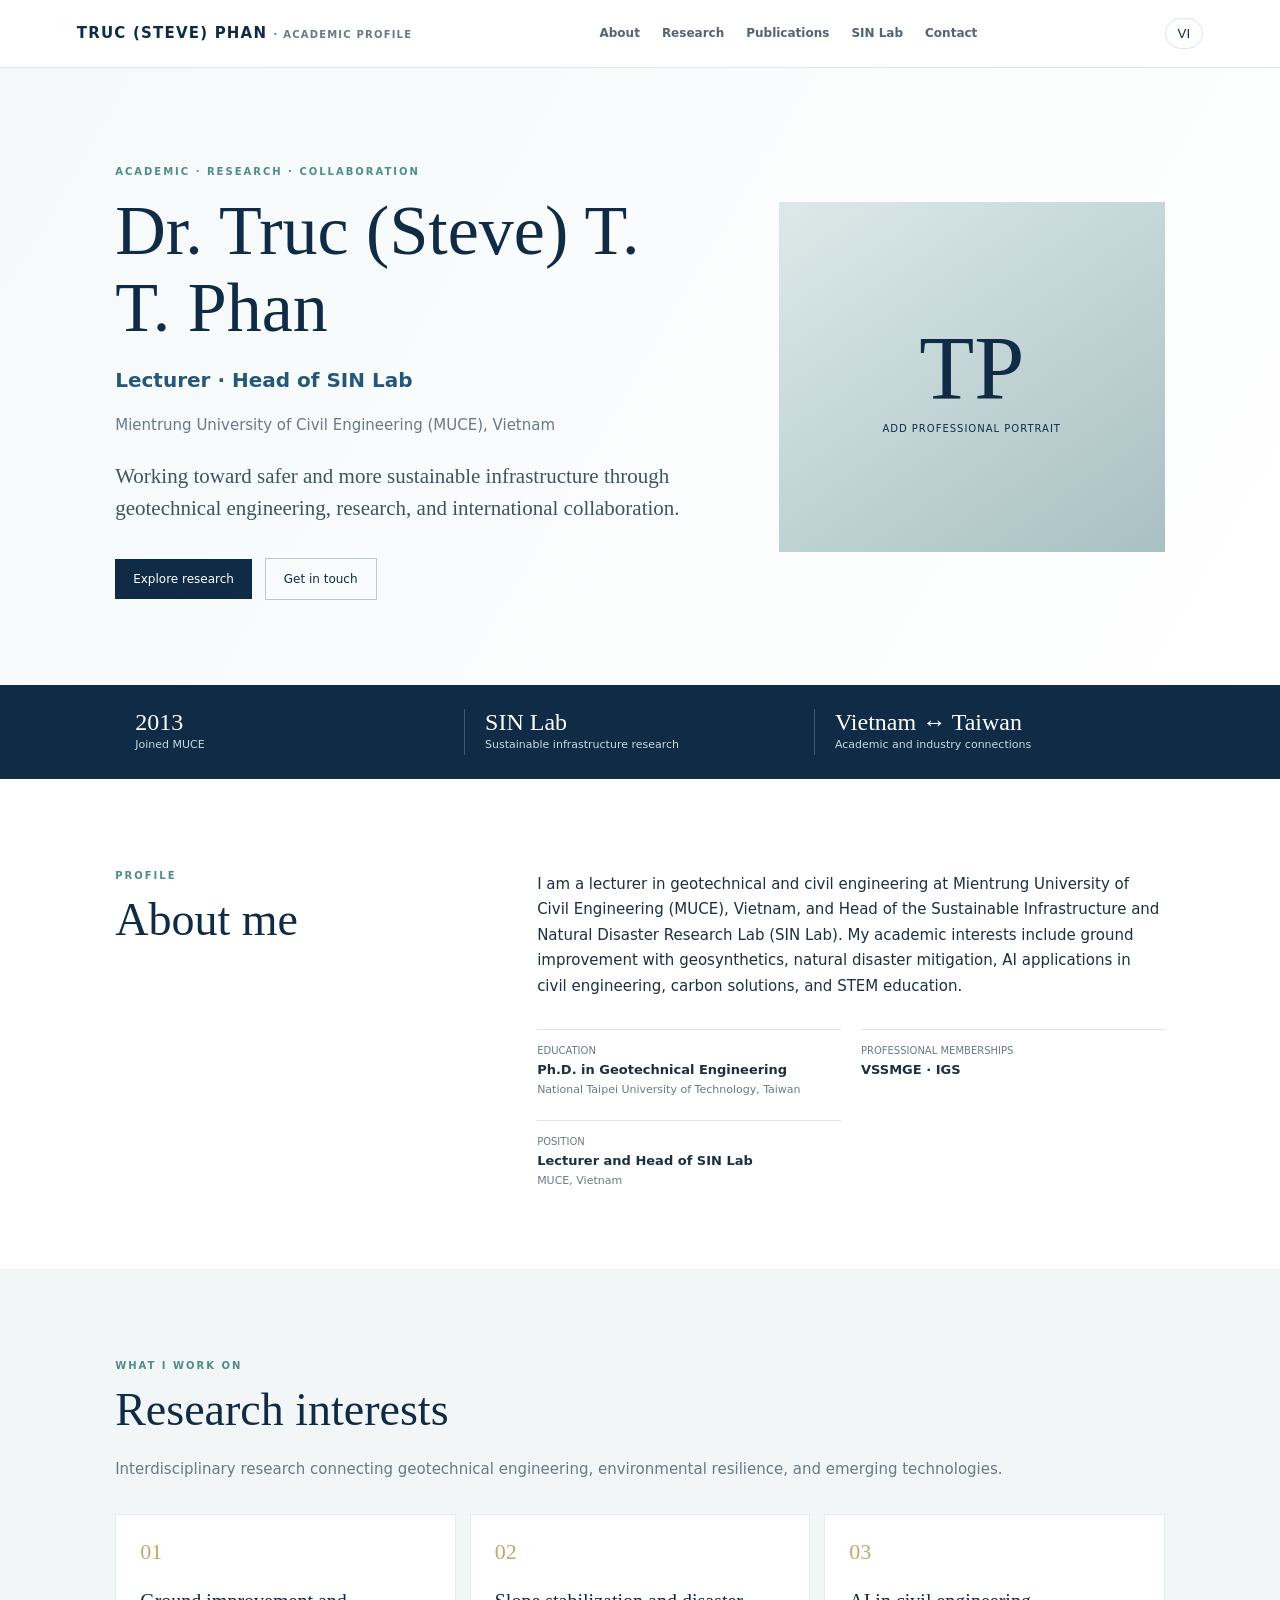
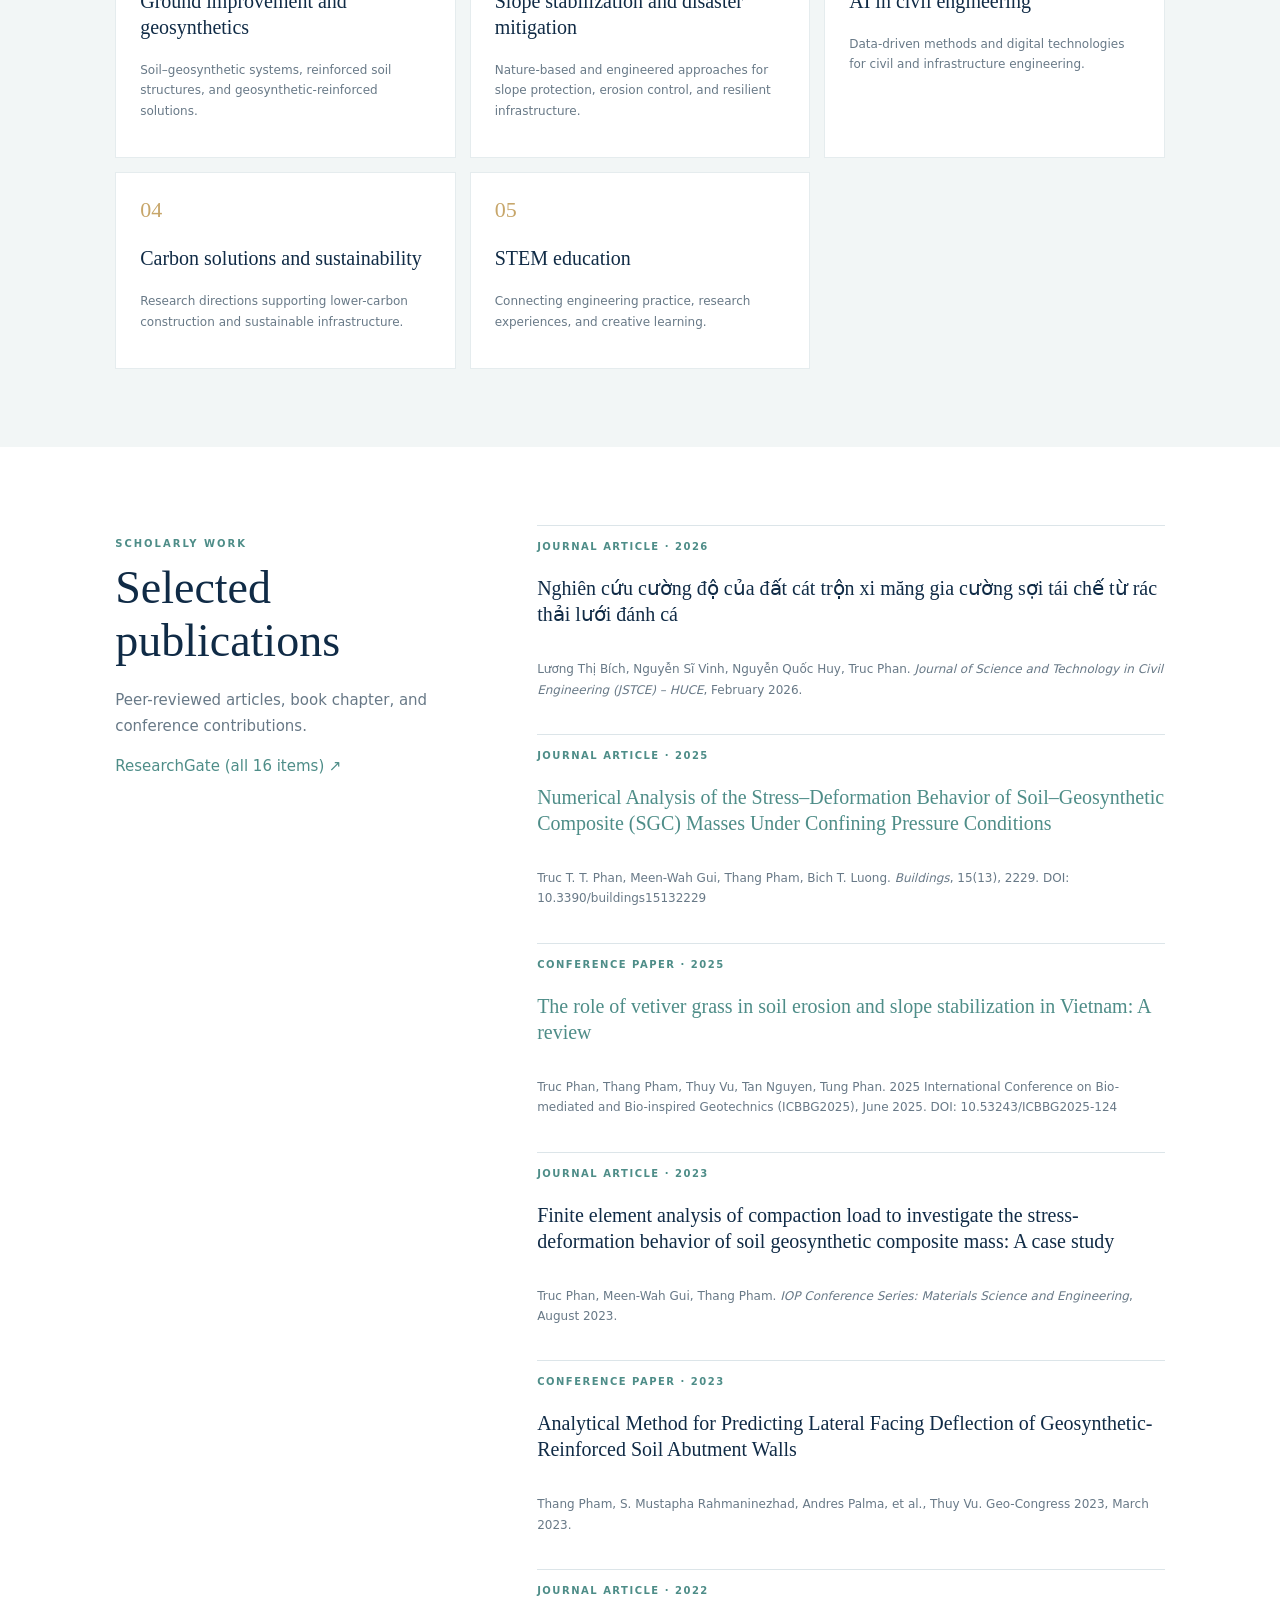
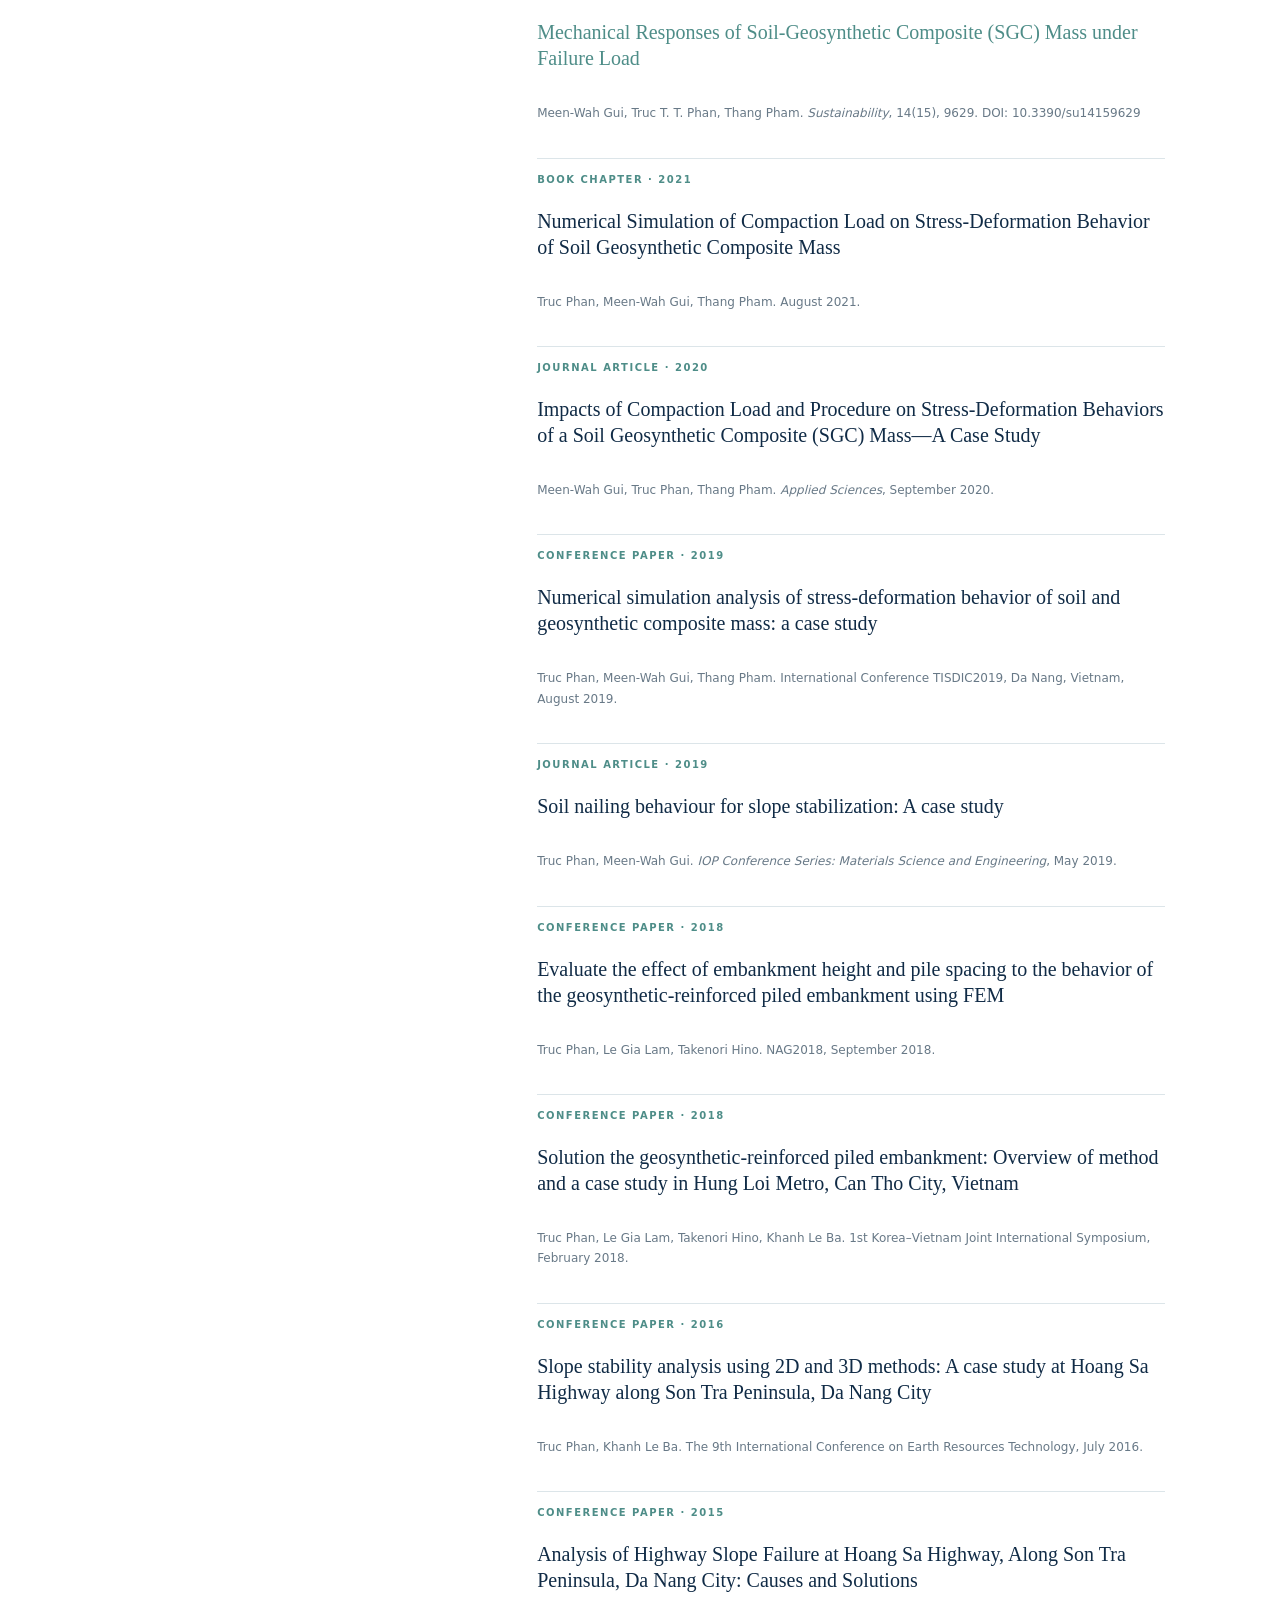
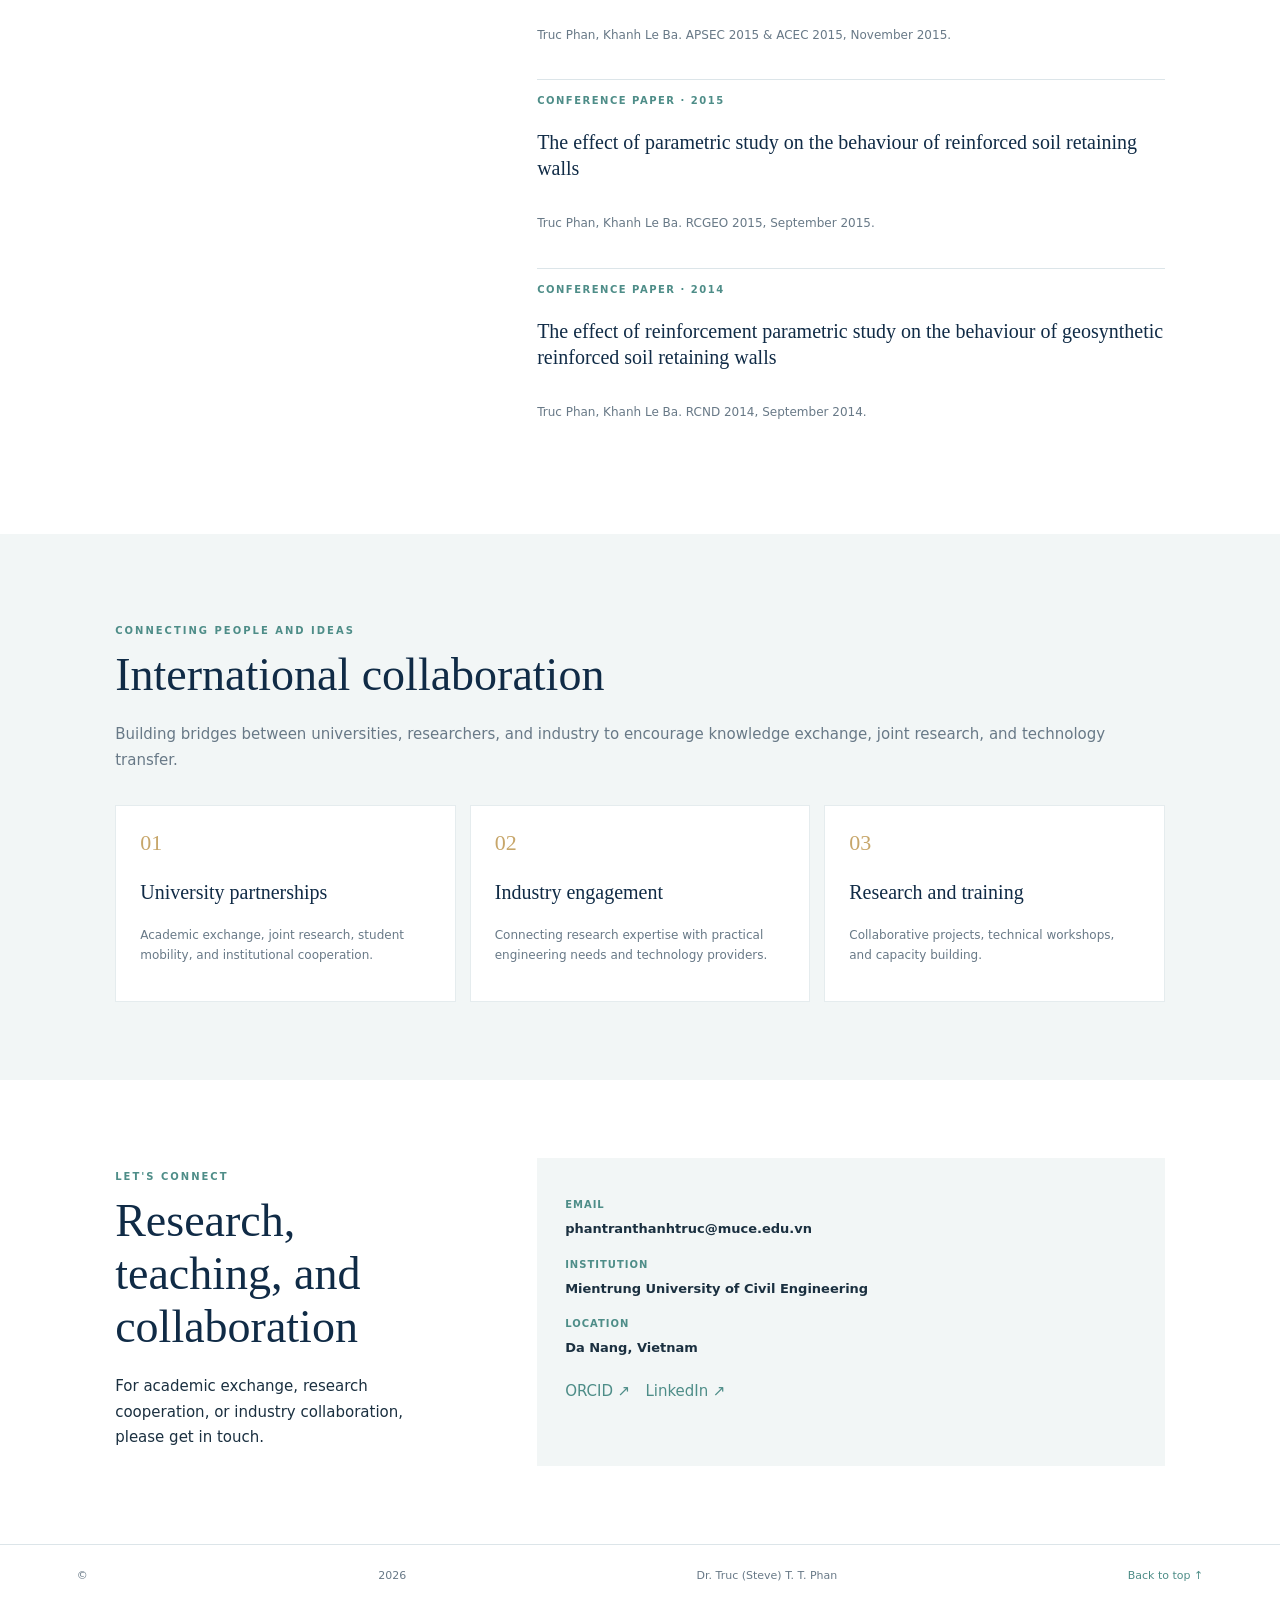
==== commit 9446b01c: "Update index.html" ====
--- a/index.html
+++ b/index.html
@@ -13,8 +13,24 @@
 <article><i>03</i><h3>AI in civil engineering</h3><p>Data-driven methods and digital technologies for civil and infrastructure engineering.</p></article>
 <article><i>04</i><h3>Carbon solutions and sustainability</h3><p>Research directions supporting lower-carbon construction and sustainable infrastructure.</p></article>
 <article><i>05</i><h3>STEM education</h3><p>Connecting engineering practice, research experiences, and creative learning.</p></article></div></section>
-<section class="section split" id="publications"><div><p class="eyebrow">SCHOLARLY WORK</p><h2>Selected publications</h2><p class="muted">Peer-reviewed articles, books, and conference contributions.</p><a href="https://scholar.google.com/" target="_blank">Google Scholar ↗</a></div><div class="pubs"><article><small>JOURNAL ARTICLE</small><h3>Numerical Analysis of the Stress-Deformation Behavior of Soil-Geosynthetic Composite (SGC) Masses Under Confining Pressure Conditions</h3><p>Replace/check final publication details, journal, year, DOI and author order before publishing.</p></article><article><small>BOOKS · TEXTBOOKS</small><h3>Books and teaching materials</h3><p>Add verified titles, publisher, publication year, and exact contribution.</p></article></div></section>
-<section class="section dark split" id="sinlab"><div class="labmark">SIN<span>LAB</span></div><div><p class="eyebrow">SUSTAINABLE INFRASTRUCTURE & NATURAL DISASTER</p><h2>SIN Lab</h2><p>The Sustainable Infrastructure and Natural Disaster Research Lab is a platform for research, education, and collaboration in sustainable infrastructure and disaster risk reduction.</p><div class="tags"><span>Geosynthetics</span><span>Green geotechnics</span><span>Natural hazards</span><span>Digital engineering</span></div></div></section>
+<section class="section split" id="publications"><div><p class="eyebrow">SCHOLARLY WORK</p><h2>Selected publications</h2><p class="muted">Peer-reviewed articles, book chapter, and conference contributions.</p><a href="https://www.researchgate.net/profile/Truc-Phan-14/research" target="_blank" rel="noopener">ResearchGate (all 16 items) ↗</a></div><div class="pubs">
+<article><small>JOURNAL ARTICLE · 2026</small><h3>Nghiên cứu cường độ của đất cát trộn xi măng gia cường sợi tái chế từ rác thải lưới đánh cá</h3><p>Lương Thị Bích, Nguyễn Sĩ Vinh, Nguyễn Quốc Huy, Truc Phan. <i>Journal of Science and Technology in Civil Engineering (JSTCE) – HUCE</i>, February 2026.</p></article>
+<article><small>JOURNAL ARTICLE · 2025</small><h3><a href="https://doi.org/10.3390/buildings15132229" target="_blank" rel="noopener">Numerical Analysis of the Stress–Deformation Behavior of Soil–Geosynthetic Composite (SGC) Masses Under Confining Pressure Conditions</a></h3><p>Truc T. T. Phan, Meen-Wah Gui, Thang Pham, Bich T. Luong. <i>Buildings</i>, 15(13), 2229. DOI: 10.3390/buildings15132229</p></article>
+<article><small>CONFERENCE PAPER · 2025</small><h3><a href="https://doi.org/10.53243/ICBBG2025-124" target="_blank" rel="noopener">The role of vetiver grass in soil erosion and slope stabilization in Vietnam: A review</a></h3><p>Truc Phan, Thang Pham, Thuy Vu, Tan Nguyen, Tung Phan. 2025 International Conference on Bio-mediated and Bio-inspired Geotechnics (ICBBG2025), June 2025. DOI: 10.53243/ICBBG2025-124</p></article>
+<article><small>JOURNAL ARTICLE · 2023</small><h3>Finite element analysis of compaction load to investigate the stress-deformation behavior of soil geosynthetic composite mass: A case study</h3><p>Truc Phan, Meen-Wah Gui, Thang Pham. <i>IOP Conference Series: Materials Science and Engineering</i>, August 2023.</p></article>
+<article><small>CONFERENCE PAPER · 2023</small><h3>Analytical Method for Predicting Lateral Facing Deflection of Geosynthetic-Reinforced Soil Abutment Walls</h3><p>Thang Pham, S. Mustapha Rahmaninezhad, Andres Palma, et al., Thuy Vu. Geo-Congress 2023, March 2023.</p></article>
+<article><small>JOURNAL ARTICLE · 2022</small><h3><a href="https://doi.org/10.3390/su14159629" target="_blank" rel="noopener">Mechanical Responses of Soil-Geosynthetic Composite (SGC) Mass under Failure Load</a></h3><p>Meen-Wah Gui, Truc T. T. Phan, Thang Pham. <i>Sustainability</i>, 14(15), 9629. DOI: 10.3390/su14159629</p></article>
+<article><small>BOOK CHAPTER · 2021</small><h3>Numerical Simulation of Compaction Load on Stress-Deformation Behavior of Soil Geosynthetic Composite Mass</h3><p>Truc Phan, Meen-Wah Gui, Thang Pham. August 2021.</p></article>
+<article><small>JOURNAL ARTICLE · 2020</small><h3>Impacts of Compaction Load and Procedure on Stress-Deformation Behaviors of a Soil Geosynthetic Composite (SGC) Mass—A Case Study</h3><p>Meen-Wah Gui, Truc Phan, Thang Pham. <i>Applied Sciences</i>, September 2020.</p></article>
+<article><small>CONFERENCE PAPER · 2019</small><h3>Numerical simulation analysis of stress-deformation behavior of soil and geosynthetic composite mass: a case study</h3><p>Truc Phan, Meen-Wah Gui, Thang Pham. International Conference TISDIC2019, Da Nang, Vietnam, August 2019.</p></article>
+<article><small>JOURNAL ARTICLE · 2019</small><h3>Soil nailing behaviour for slope stabilization: A case study</h3><p>Truc Phan, Meen-Wah Gui. <i>IOP Conference Series: Materials Science and Engineering</i>, May 2019.</p></article>
+<article><small>CONFERENCE PAPER · 2018</small><h3>Evaluate the effect of embankment height and pile spacing to the behavior of the geosynthetic-reinforced piled embankment using FEM</h3><p>Truc Phan, Le Gia Lam, Takenori Hino. NAG2018, September 2018.</p></article>
+<article><small>CONFERENCE PAPER · 2018</small><h3>Solution the geosynthetic-reinforced piled embankment: Overview of method and a case study in Hung Loi Metro, Can Tho City, Vietnam</h3><p>Truc Phan, Le Gia Lam, Takenori Hino, Khanh Le Ba. 1st Korea–Vietnam Joint International Symposium, February 2018.</p></article>
+<article><small>CONFERENCE PAPER · 2016</small><h3>Slope stability analysis using 2D and 3D methods: A case study at Hoang Sa Highway along Son Tra Peninsula, Da Nang City</h3><p>Truc Phan, Khanh Le Ba. The 9th International Conference on Earth Resources Technology, July 2016.</p></article>
+<article><small>CONFERENCE PAPER · 2015</small><h3>Analysis of Highway Slope Failure at Hoang Sa Highway, Along Son Tra Peninsula, Da Nang City: Causes and Solutions</h3><p>Truc Phan, Khanh Le Ba. APSEC 2015 &amp; ACEC 2015, November 2015.</p></article>
+<article><small>CONFERENCE PAPER · 2015</small><h3>The effect of parametric study on the behaviour of reinforced soil retaining walls</h3><p>Truc Phan, Khanh Le Ba. RCGEO 2015, September 2015.</p></article>
+<article><small>CONFERENCE PAPER · 2014</small><h3>The effect of reinforcement parametric study on the behaviour of geosynthetic reinforced soil retaining walls</h3><p>Truc Phan, Khanh Le Ba. RCND 2014, September 2014.</p></article>
+</div></section>
 <section class="section shaded" id="collaboration"><p class="eyebrow">CONNECTING PEOPLE AND IDEAS</p><h2>International collaboration</h2><p class="muted">Building bridges between universities, researchers, and industry to encourage knowledge exchange, joint research, and technology transfer.</p><div class="cards"><article><i>01</i><h3>University partnerships</h3><p>Academic exchange, joint research, student mobility, and institutional cooperation.</p></article><article><i>02</i><h3>Industry engagement</h3><p>Connecting research expertise with practical engineering needs and technology providers.</p></article><article><i>03</i><h3>Research and training</h3><p>Collaborative projects, technical workshops, and capacity building.</p></article></div></section>
 <section class="section split" id="contact"><div><p class="eyebrow">LET'S CONNECT</p><h2>Research, teaching, and collaboration</h2><p>For academic exchange, research cooperation, or industry collaboration, please get in touch.</p></div><div class="contact"><small>EMAIL</small><b>phantranthanhtruc@muce.edu.vn</b><small>INSTITUTION</small><b>Mientrung University of Civil Engineering</b><small>LOCATION</small><b>Da Nang, Vietnam</b><p><a href="https://orcid.org/">ORCID ↗</a>　<a href="https://www.linkedin.com/">LinkedIn ↗</a></p></div></section>
 </main><footer>© <span id="year"></span> Dr. Truc (Steve) T. T. Phan <a href="#home">Back to top ↑</a></footer><script src="script.js"></script></body></html>
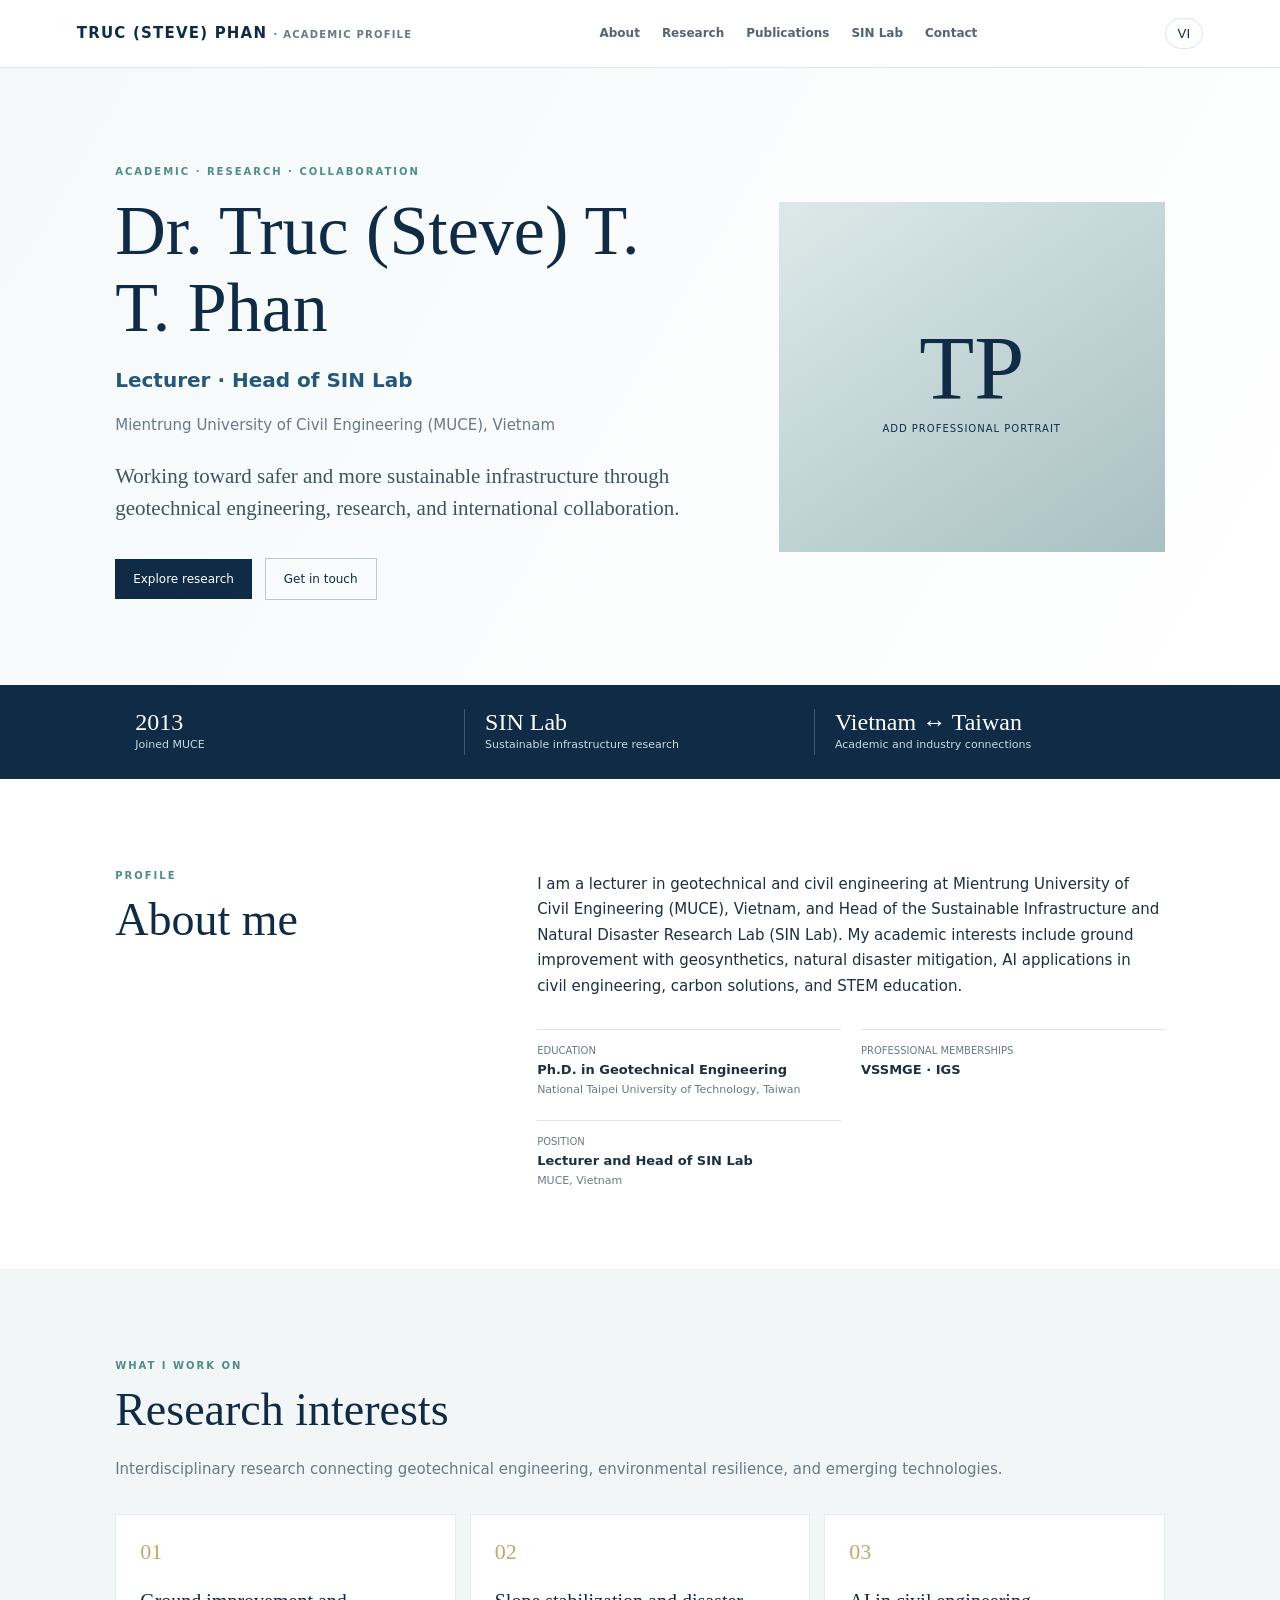
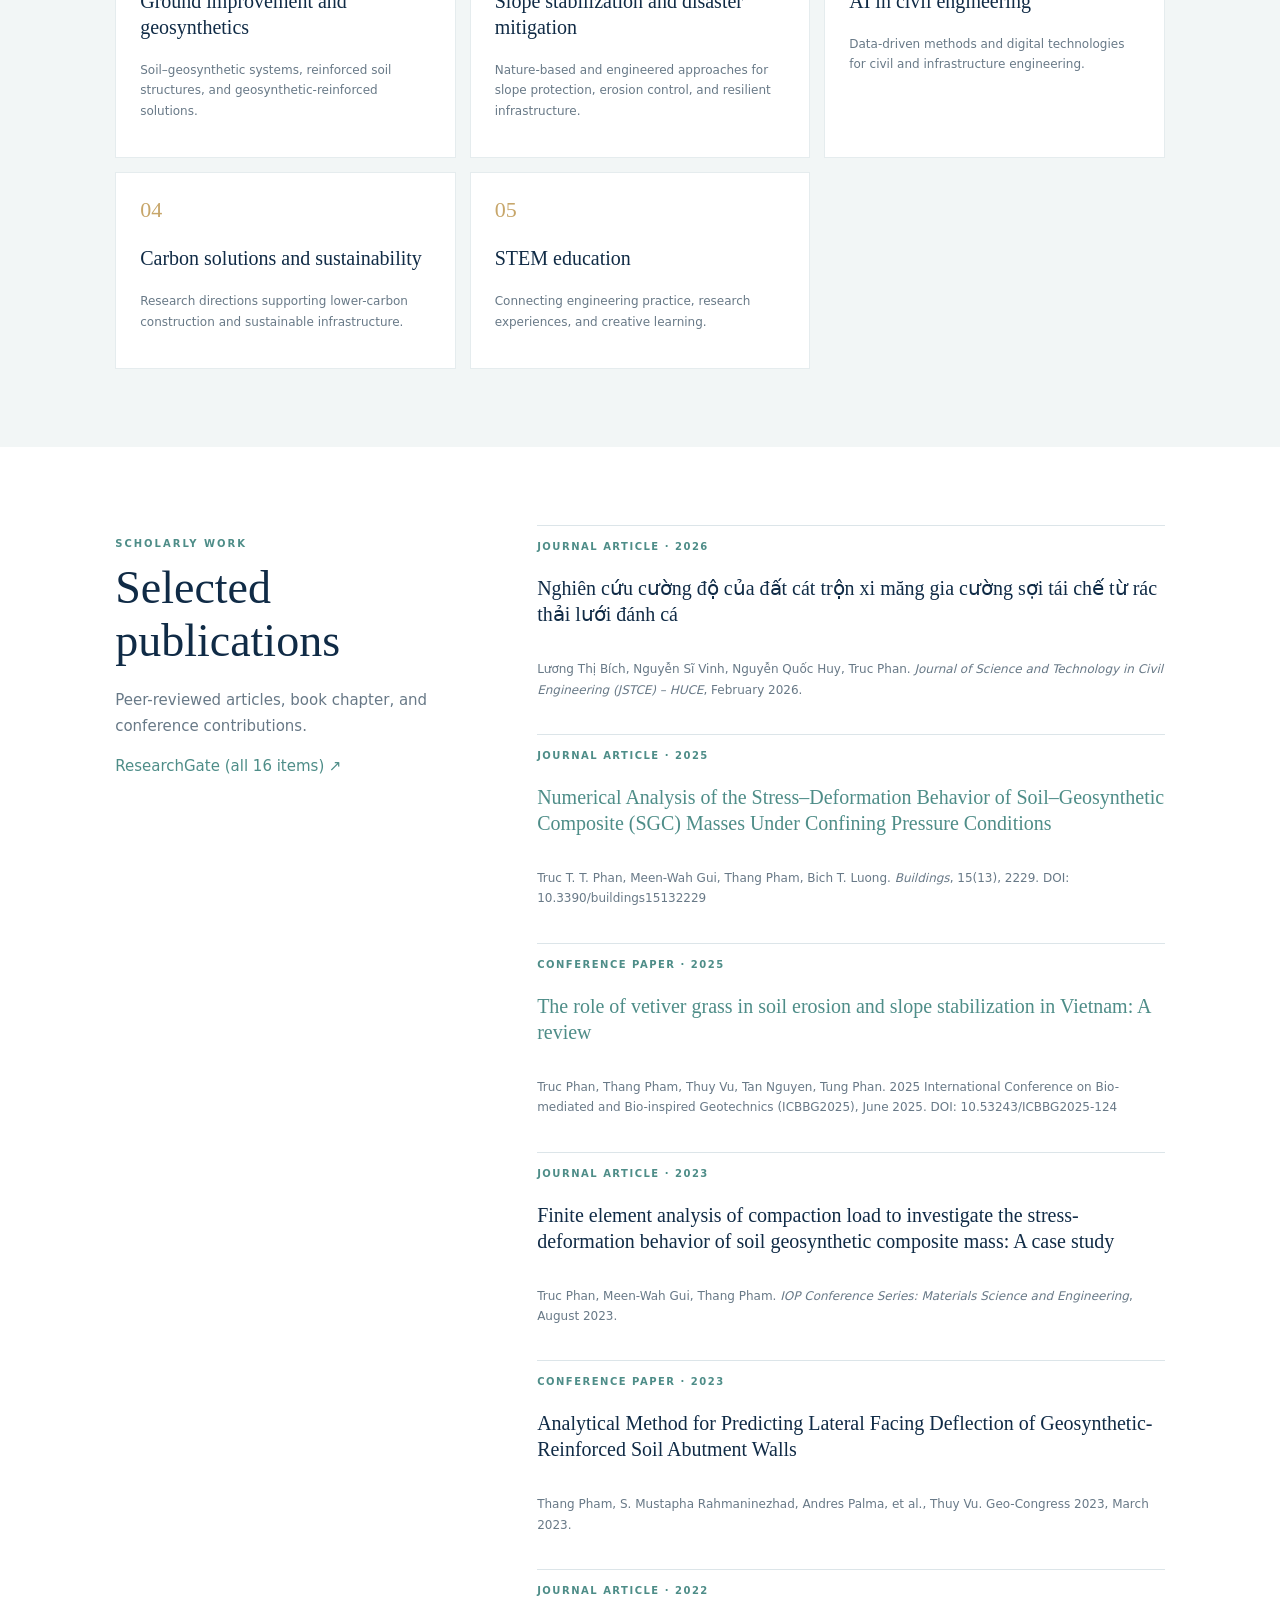
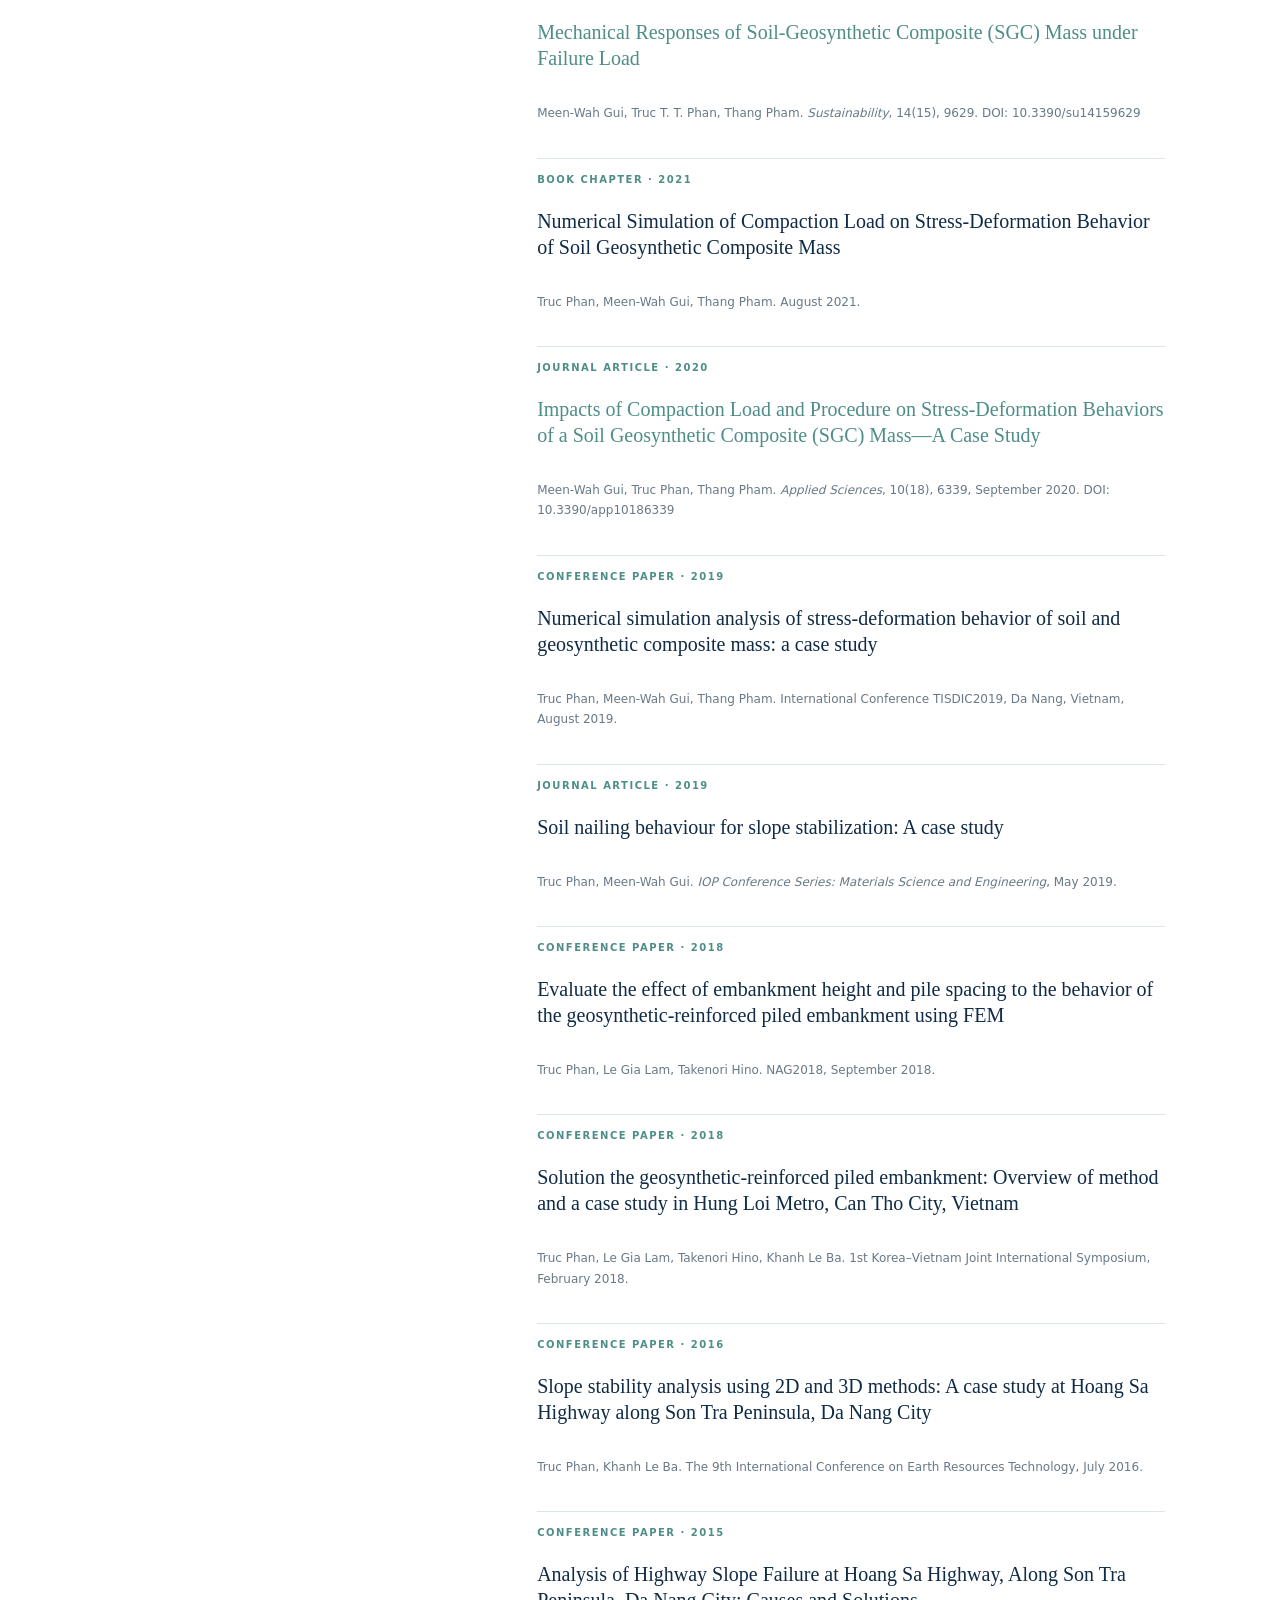
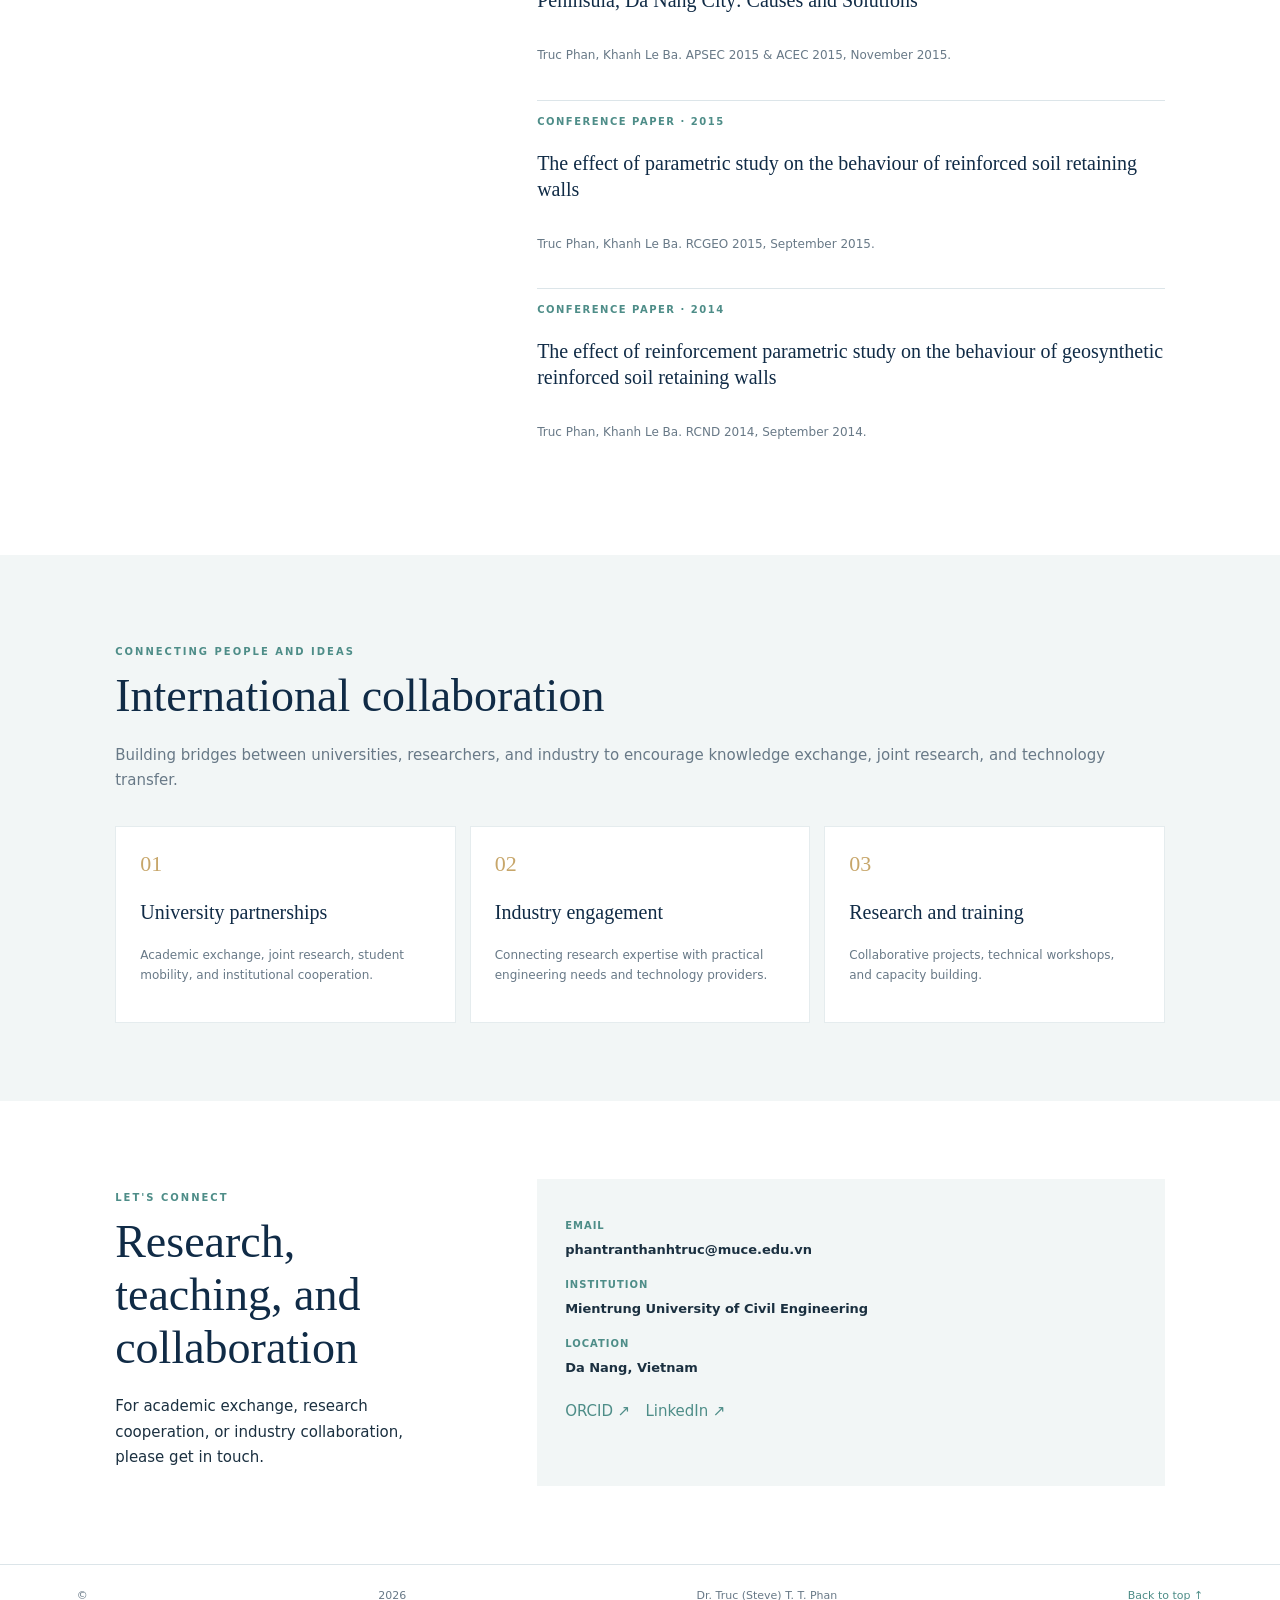
==== commit 202104fa: "Update index.html" ====
--- a/index.html
+++ b/index.html
@@ -21,7 +21,7 @@
 <article><small>CONFERENCE PAPER · 2023</small><h3>Analytical Method for Predicting Lateral Facing Deflection of Geosynthetic-Reinforced Soil Abutment Walls</h3><p>Thang Pham, S. Mustapha Rahmaninezhad, Andres Palma, et al., Thuy Vu. Geo-Congress 2023, March 2023.</p></article>
 <article><small>JOURNAL ARTICLE · 2022</small><h3><a href="https://doi.org/10.3390/su14159629" target="_blank" rel="noopener">Mechanical Responses of Soil-Geosynthetic Composite (SGC) Mass under Failure Load</a></h3><p>Meen-Wah Gui, Truc T. T. Phan, Thang Pham. <i>Sustainability</i>, 14(15), 9629. DOI: 10.3390/su14159629</p></article>
 <article><small>BOOK CHAPTER · 2021</small><h3>Numerical Simulation of Compaction Load on Stress-Deformation Behavior of Soil Geosynthetic Composite Mass</h3><p>Truc Phan, Meen-Wah Gui, Thang Pham. August 2021.</p></article>
-<article><small>JOURNAL ARTICLE · 2020</small><h3>Impacts of Compaction Load and Procedure on Stress-Deformation Behaviors of a Soil Geosynthetic Composite (SGC) Mass—A Case Study</h3><p>Meen-Wah Gui, Truc Phan, Thang Pham. <i>Applied Sciences</i>, September 2020.</p></article>
+<article><small>JOURNAL ARTICLE · 2020</small><h3><a href="https://doi.org/10.3390/app10186339" target="_blank" rel="noopener">Impacts of Compaction Load and Procedure on Stress-Deformation Behaviors of a Soil Geosynthetic Composite (SGC) Mass—A Case Study</a></h3><p>Meen-Wah Gui, Truc Phan, Thang Pham. <i>Applied Sciences</i>, 10(18), 6339, September 2020. DOI: 10.3390/app10186339</p></article>
 <article><small>CONFERENCE PAPER · 2019</small><h3>Numerical simulation analysis of stress-deformation behavior of soil and geosynthetic composite mass: a case study</h3><p>Truc Phan, Meen-Wah Gui, Thang Pham. International Conference TISDIC2019, Da Nang, Vietnam, August 2019.</p></article>
 <article><small>JOURNAL ARTICLE · 2019</small><h3>Soil nailing behaviour for slope stabilization: A case study</h3><p>Truc Phan, Meen-Wah Gui. <i>IOP Conference Series: Materials Science and Engineering</i>, May 2019.</p></article>
 <article><small>CONFERENCE PAPER · 2018</small><h3>Evaluate the effect of embankment height and pile spacing to the behavior of the geosynthetic-reinforced piled embankment using FEM</h3><p>Truc Phan, Le Gia Lam, Takenori Hino. NAG2018, September 2018.</p></article>
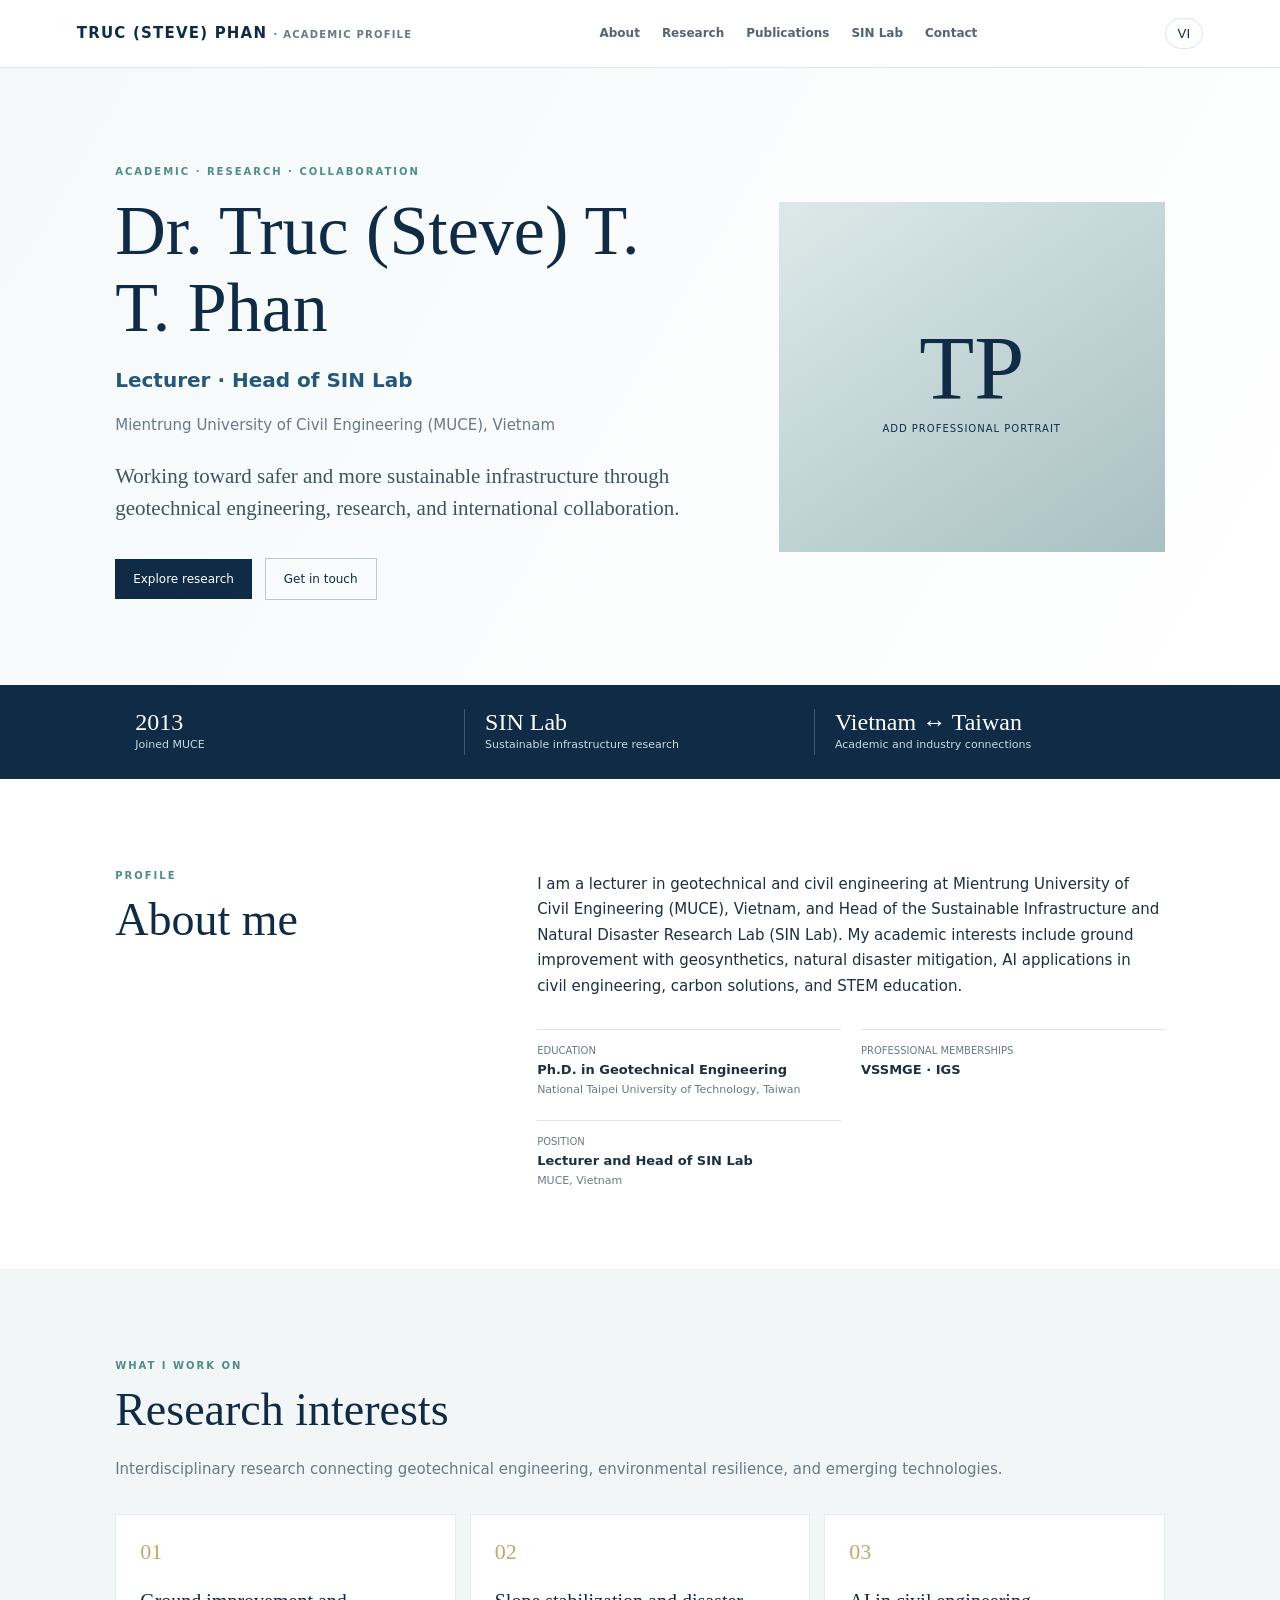
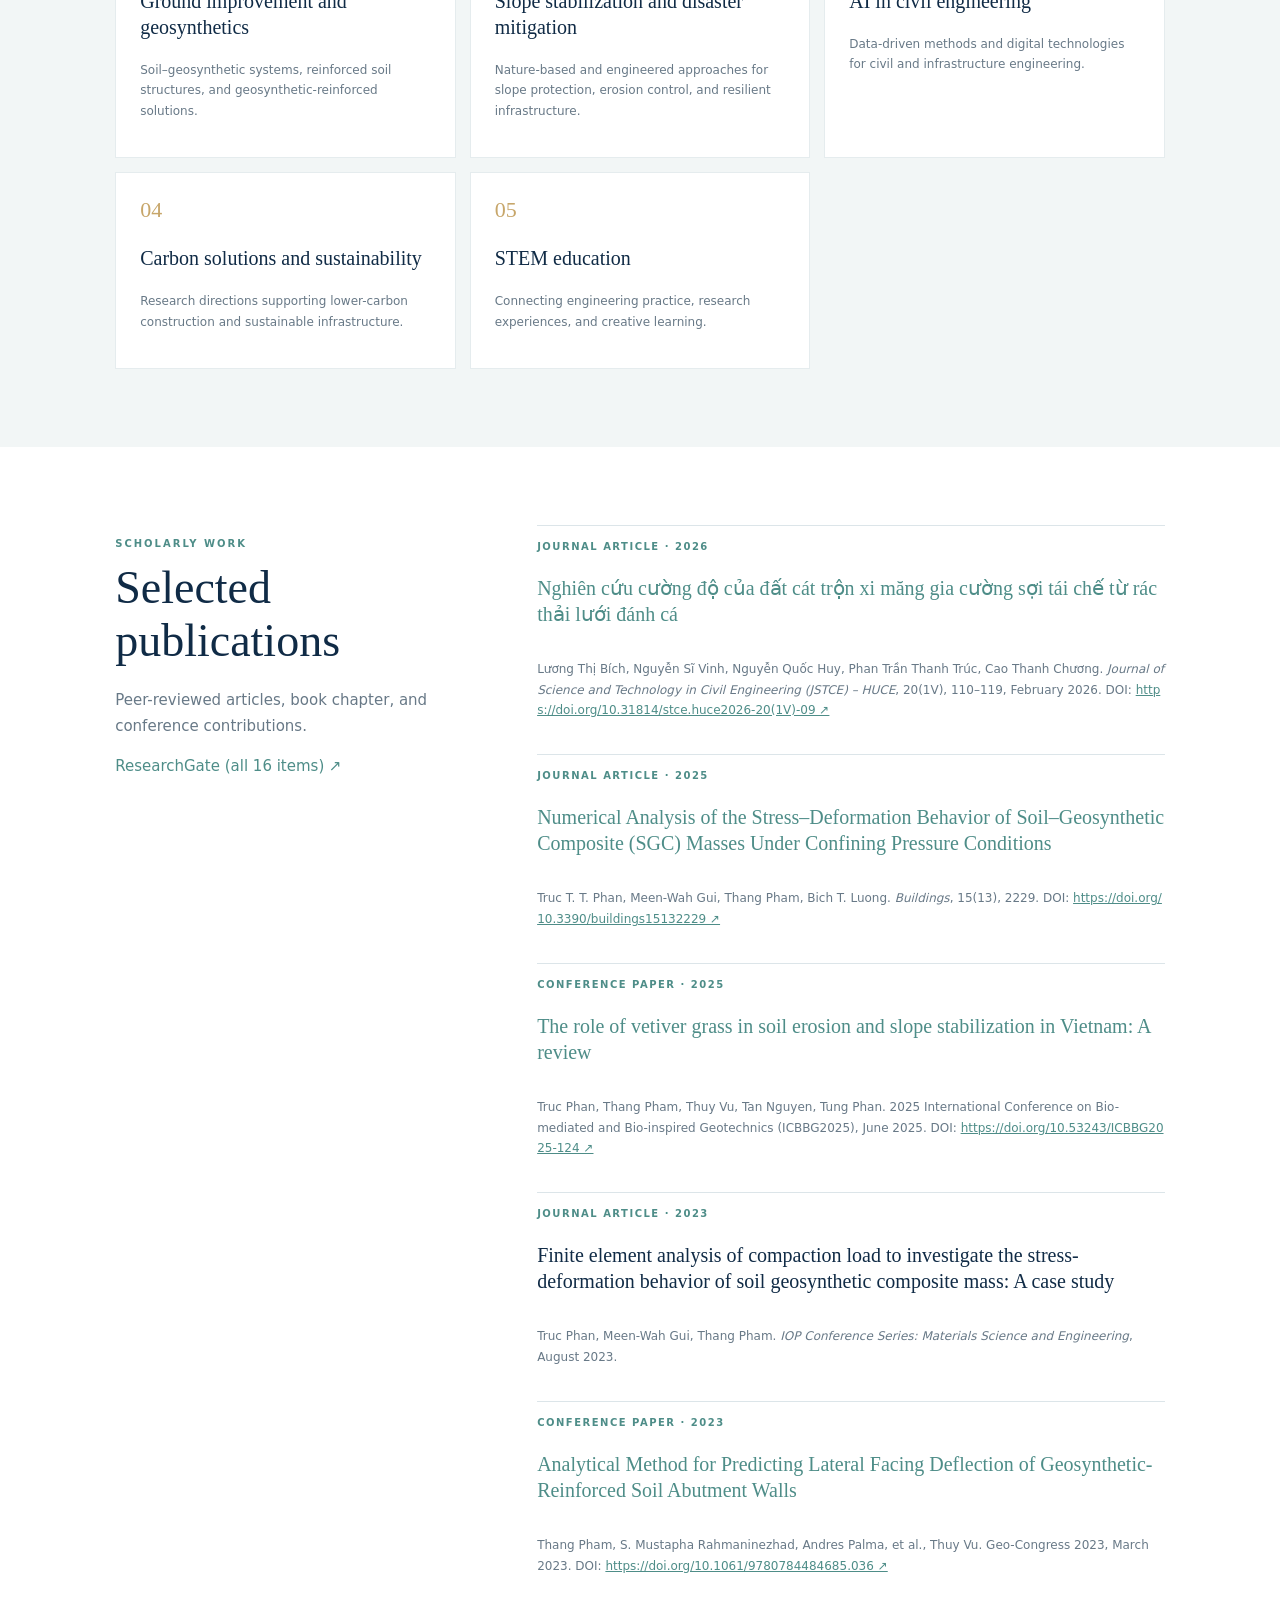
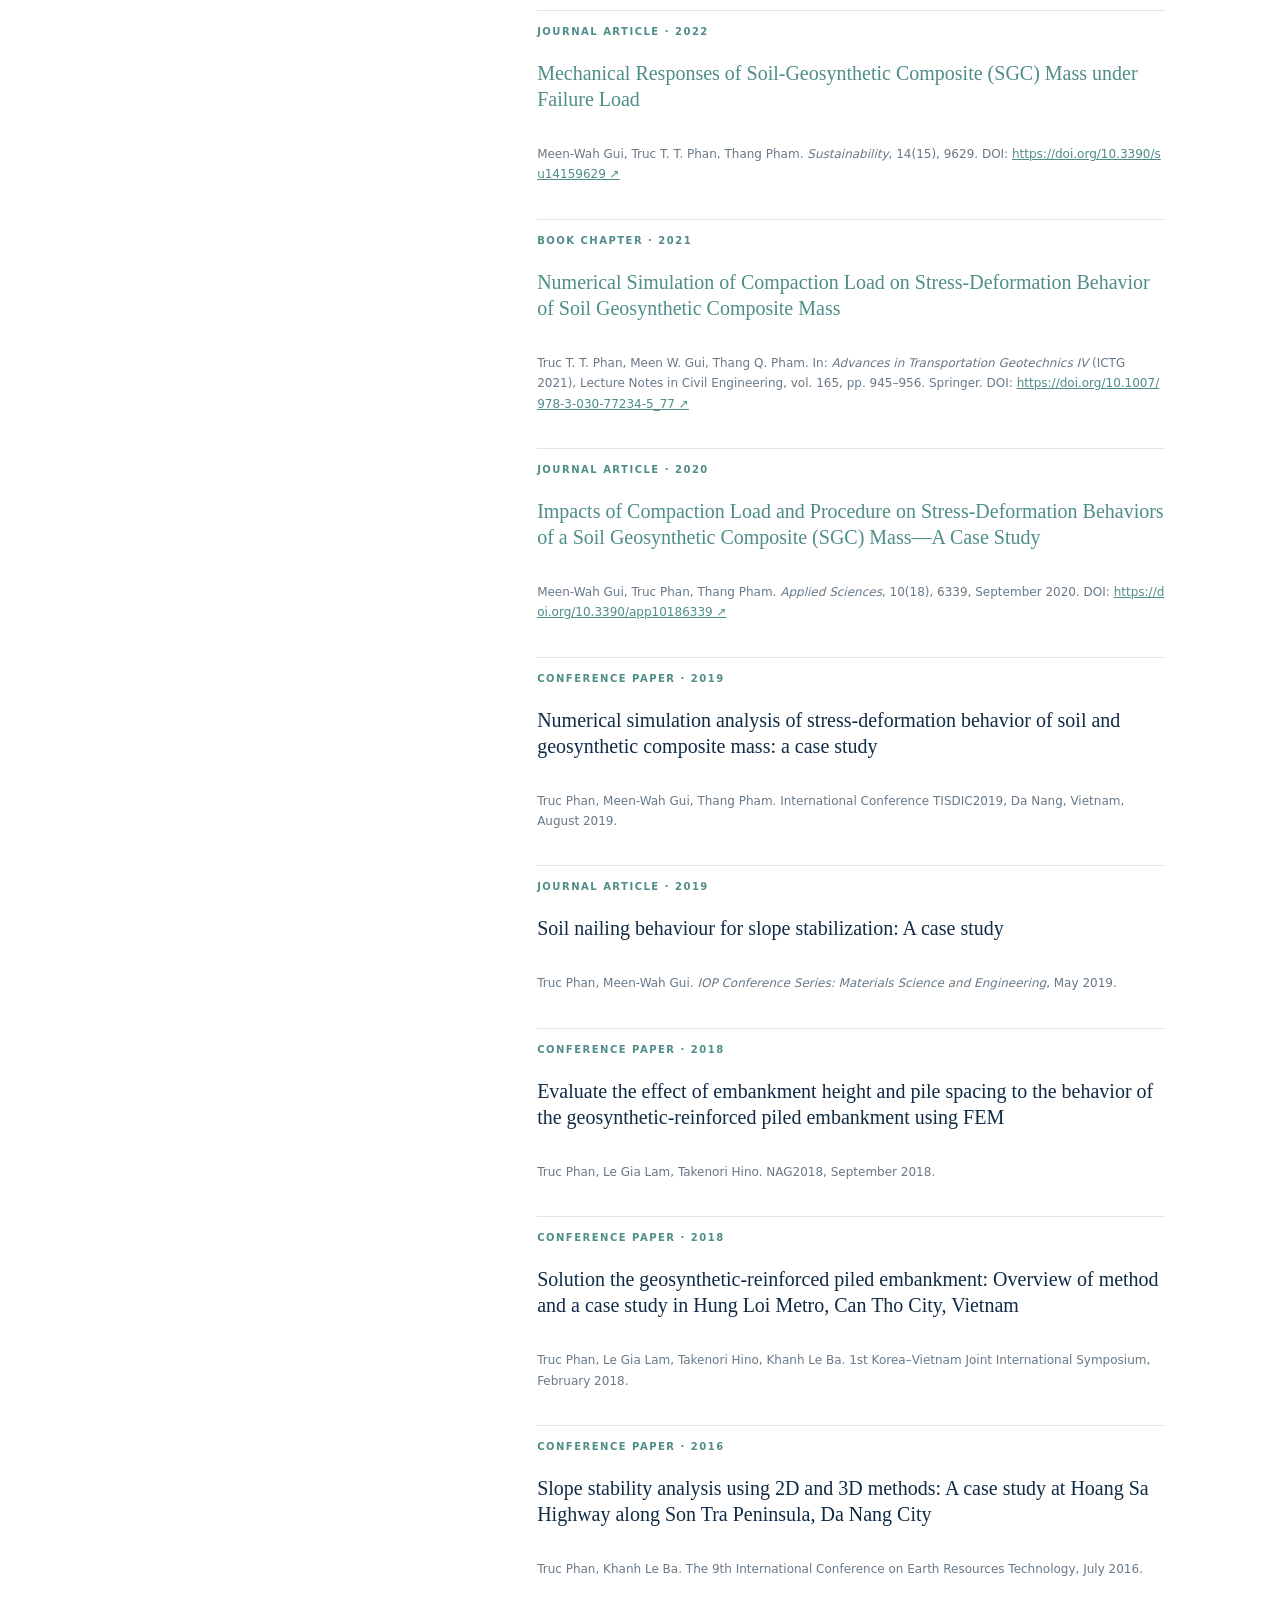
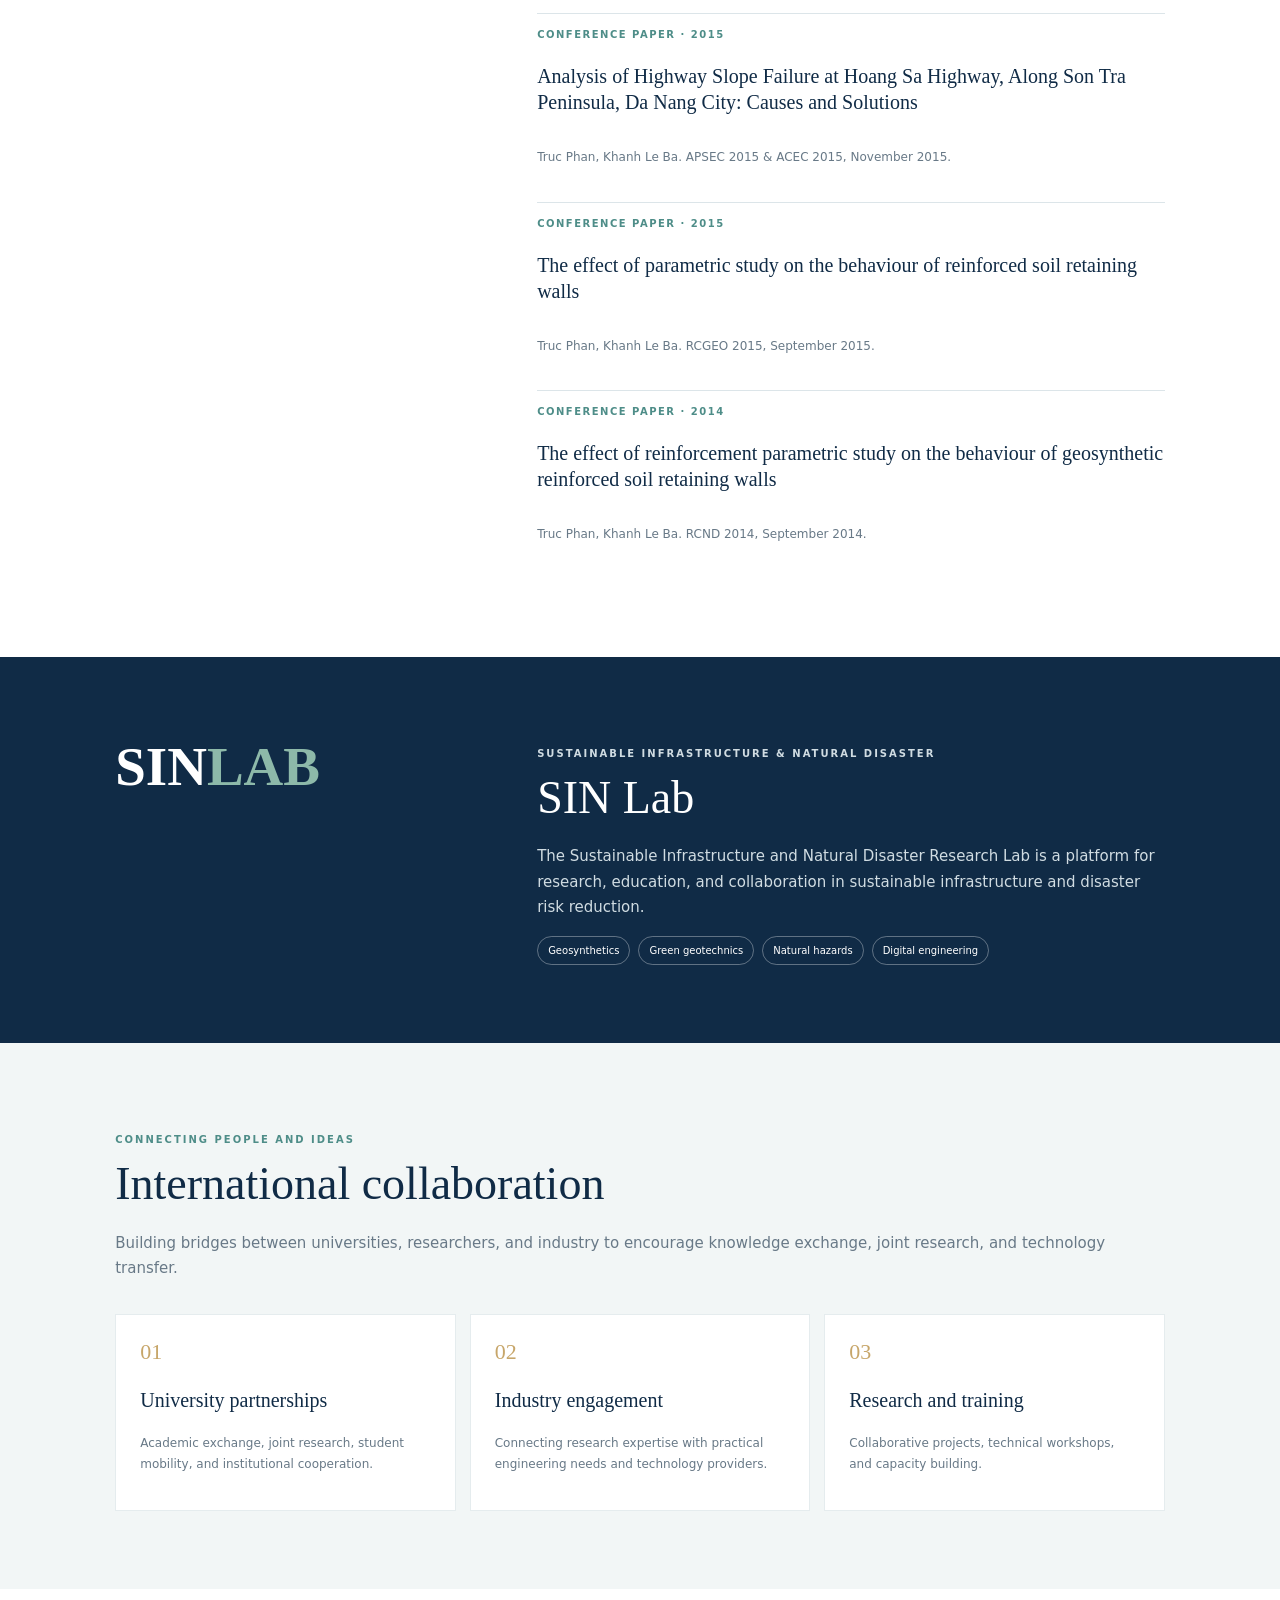
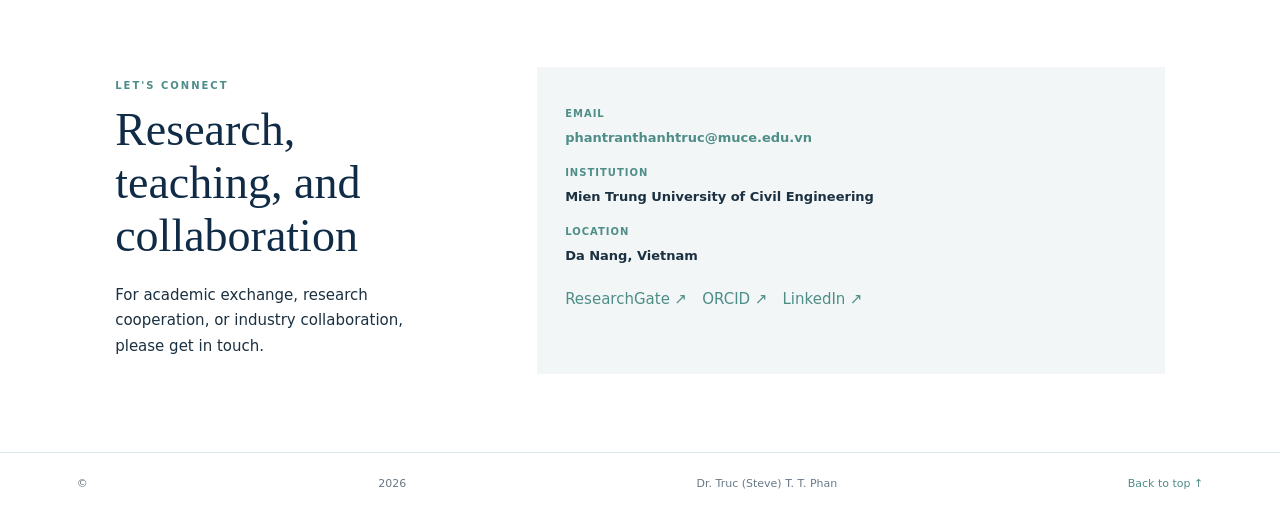
==== commit 81446948: "Update index.html" ====
--- a/index.html
+++ b/index.html
@@ -14,13 +14,13 @@
 <article><i>04</i><h3>Carbon solutions and sustainability</h3><p>Research directions supporting lower-carbon construction and sustainable infrastructure.</p></article>
 <article><i>05</i><h3>STEM education</h3><p>Connecting engineering practice, research experiences, and creative learning.</p></article></div></section>
 <section class="section split" id="publications"><div><p class="eyebrow">SCHOLARLY WORK</p><h2>Selected publications</h2><p class="muted">Peer-reviewed articles, book chapter, and conference contributions.</p><a href="https://www.researchgate.net/profile/Truc-Phan-14/research" target="_blank" rel="noopener">ResearchGate (all 16 items) ↗</a></div><div class="pubs">
-<article><small>JOURNAL ARTICLE · 2026</small><h3>Nghiên cứu cường độ của đất cát trộn xi măng gia cường sợi tái chế từ rác thải lưới đánh cá</h3><p>Lương Thị Bích, Nguyễn Sĩ Vinh, Nguyễn Quốc Huy, Truc Phan. <i>Journal of Science and Technology in Civil Engineering (JSTCE) – HUCE</i>, February 2026.</p></article>
+<article><small>JOURNAL ARTICLE · 2026</small><h3><a href="https://doi.org/10.31814/stce.huce2026-20(1V)-09" target="_blank" rel="noopener">Nghiên cứu cường độ của đất cát trộn xi măng gia cường sợi tái chế từ rác thải lưới đánh cá</a></h3><p>Lương Thị Bích, Nguyễn Sĩ Vinh, Nguyễn Quốc Huy, Phan Trần Thanh Trúc, Cao Thanh Chương. <i>Journal of Science and Technology in Civil Engineering (JSTCE) – HUCE</i>, 20(1V), 110–119, February 2026. DOI: 10.31814/stce.huce2026-20(1V)-09</p></article>
 <article><small>JOURNAL ARTICLE · 2025</small><h3><a href="https://doi.org/10.3390/buildings15132229" target="_blank" rel="noopener">Numerical Analysis of the Stress–Deformation Behavior of Soil–Geosynthetic Composite (SGC) Masses Under Confining Pressure Conditions</a></h3><p>Truc T. T. Phan, Meen-Wah Gui, Thang Pham, Bich T. Luong. <i>Buildings</i>, 15(13), 2229. DOI: 10.3390/buildings15132229</p></article>
 <article><small>CONFERENCE PAPER · 2025</small><h3><a href="https://doi.org/10.53243/ICBBG2025-124" target="_blank" rel="noopener">The role of vetiver grass in soil erosion and slope stabilization in Vietnam: A review</a></h3><p>Truc Phan, Thang Pham, Thuy Vu, Tan Nguyen, Tung Phan. 2025 International Conference on Bio-mediated and Bio-inspired Geotechnics (ICBBG2025), June 2025. DOI: 10.53243/ICBBG2025-124</p></article>
 <article><small>JOURNAL ARTICLE · 2023</small><h3>Finite element analysis of compaction load to investigate the stress-deformation behavior of soil geosynthetic composite mass: A case study</h3><p>Truc Phan, Meen-Wah Gui, Thang Pham. <i>IOP Conference Series: Materials Science and Engineering</i>, August 2023.</p></article>
-<article><small>CONFERENCE PAPER · 2023</small><h3>Analytical Method for Predicting Lateral Facing Deflection of Geosynthetic-Reinforced Soil Abutment Walls</h3><p>Thang Pham, S. Mustapha Rahmaninezhad, Andres Palma, et al., Thuy Vu. Geo-Congress 2023, March 2023.</p></article>
+<article><small>CONFERENCE PAPER · 2023</small><h3><a href="https://doi.org/10.1061/9780784484685.036" target="_blank" rel="noopener">Analytical Method for Predicting Lateral Facing Deflection of Geosynthetic-Reinforced Soil Abutment Walls</a></h3><p>Thang Pham, S. Mustapha Rahmaninezhad, Andres Palma, et al., Thuy Vu. Geo-Congress 2023, March 2023. DOI: 10.1061/9780784484685.036</p></article>
 <article><small>JOURNAL ARTICLE · 2022</small><h3><a href="https://doi.org/10.3390/su14159629" target="_blank" rel="noopener">Mechanical Responses of Soil-Geosynthetic Composite (SGC) Mass under Failure Load</a></h3><p>Meen-Wah Gui, Truc T. T. Phan, Thang Pham. <i>Sustainability</i>, 14(15), 9629. DOI: 10.3390/su14159629</p></article>
-<article><small>BOOK CHAPTER · 2021</small><h3>Numerical Simulation of Compaction Load on Stress-Deformation Behavior of Soil Geosynthetic Composite Mass</h3><p>Truc Phan, Meen-Wah Gui, Thang Pham. August 2021.</p></article>
+<article><small>BOOK CHAPTER · 2021</small><h3><a href="https://doi.org/10.1007/978-3-030-77234-5_77" target="_blank" rel="noopener">Numerical Simulation of Compaction Load on Stress-Deformation Behavior of Soil Geosynthetic Composite Mass</a></h3><p>Truc T. T. Phan, Meen W. Gui, Thang Q. Pham. In: <i>Advances in Transportation Geotechnics IV</i> (ICTG 2021), Lecture Notes in Civil Engineering, vol. 165, pp. 945–956. Springer. DOI: 10.1007/978-3-030-77234-5_77</p></article>
 <article><small>JOURNAL ARTICLE · 2020</small><h3><a href="https://doi.org/10.3390/app10186339" target="_blank" rel="noopener">Impacts of Compaction Load and Procedure on Stress-Deformation Behaviors of a Soil Geosynthetic Composite (SGC) Mass—A Case Study</a></h3><p>Meen-Wah Gui, Truc Phan, Thang Pham. <i>Applied Sciences</i>, 10(18), 6339, September 2020. DOI: 10.3390/app10186339</p></article>
 <article><small>CONFERENCE PAPER · 2019</small><h3>Numerical simulation analysis of stress-deformation behavior of soil and geosynthetic composite mass: a case study</h3><p>Truc Phan, Meen-Wah Gui, Thang Pham. International Conference TISDIC2019, Da Nang, Vietnam, August 2019.</p></article>
 <article><small>JOURNAL ARTICLE · 2019</small><h3>Soil nailing behaviour for slope stabilization: A case study</h3><p>Truc Phan, Meen-Wah Gui. <i>IOP Conference Series: Materials Science and Engineering</i>, May 2019.</p></article>
@@ -31,6 +31,16 @@
 <article><small>CONFERENCE PAPER · 2015</small><h3>The effect of parametric study on the behaviour of reinforced soil retaining walls</h3><p>Truc Phan, Khanh Le Ba. RCGEO 2015, September 2015.</p></article>
 <article><small>CONFERENCE PAPER · 2014</small><h3>The effect of reinforcement parametric study on the behaviour of geosynthetic reinforced soil retaining walls</h3><p>Truc Phan, Khanh Le Ba. RCND 2014, September 2014.</p></article>
 </div></section>
+<section class="section dark split" id="sinlab"><div class="labmark">SIN<span>LAB</span></div><div><p class="eyebrow">SUSTAINABLE INFRASTRUCTURE & NATURAL DISASTER</p><h2>SIN Lab</h2><p>The Sustainable Infrastructure and Natural Disaster Research Lab is a platform for research, education, and collaboration in sustainable infrastructure and disaster risk reduction.</p><div class="tags"><span>Geosynthetics</span><span>Green geotechnics</span><span>Natural hazards</span><span>Digital engineering</span></div></div></section>
 <section class="section shaded" id="collaboration"><p class="eyebrow">CONNECTING PEOPLE AND IDEAS</p><h2>International collaboration</h2><p class="muted">Building bridges between universities, researchers, and industry to encourage knowledge exchange, joint research, and technology transfer.</p><div class="cards"><article><i>01</i><h3>University partnerships</h3><p>Academic exchange, joint research, student mobility, and institutional cooperation.</p></article><article><i>02</i><h3>Industry engagement</h3><p>Connecting research expertise with practical engineering needs and technology providers.</p></article><article><i>03</i><h3>Research and training</h3><p>Collaborative projects, technical workshops, and capacity building.</p></article></div></section>
-<section class="section split" id="contact"><div><p class="eyebrow">LET'S CONNECT</p><h2>Research, teaching, and collaboration</h2><p>For academic exchange, research cooperation, or industry collaboration, please get in touch.</p></div><div class="contact"><small>EMAIL</small><b>phantranthanhtruc@muce.edu.vn</b><small>INSTITUTION</small><b>Mientrung University of Civil Engineering</b><small>LOCATION</small><b>Da Nang, Vietnam</b><p><a href="https://orcid.org/">ORCID ↗</a>　<a href="https://www.linkedin.com/">LinkedIn ↗</a></p></div></section>
-</main><footer>© <span id="year"></span> Dr. Truc (Steve) T. T. Phan <a href="#home">Back to top ↑</a></footer><script src="script.js"></script></body></html>
+<section class="section split" id="contact"><div><p class="eyebrow">LET'S CONNECT</p><h2>Research, teaching, and collaboration</h2><p>For academic exchange, research cooperation, or industry collaboration, please get in touch.</p></div><div class="contact"><small>EMAIL</small><b><a href="mailto:phantranthanhtruc@muce.edu.vn">phantranthanhtruc@muce.edu.vn</a></b><small>INSTITUTION</small><b>Mien Trung University of Civil Engineering</b><small>LOCATION</small><b>Da Nang, Vietnam</b><p><a href="https://www.researchgate.net/profile/Truc-Phan-14" target="_blank" rel="noopener">ResearchGate ↗</a>　<a href="https://orcid.org/0000-0001-6458-6192" target="_blank" rel="noopener">ORCID ↗</a>　<a href="https://www.linkedin.com/">LinkedIn ↗</a></p></div></section>
+</main><footer>© <span id="year"></span> Dr. Truc (Steve) T. T. Phan <a href="#home">Back to top ↑</a></footer><script src="script.js"></script>
+<style>.pubs a.doi{word-break:break-all;text-decoration:underline}</style>
+<script>
+document.querySelectorAll('.pubs p').forEach(function(p){
+  p.innerHTML = p.innerHTML.replace(/DOI:\s*(10\.[^\s<]+)/, function(m, d){
+    return 'DOI: <a class="doi" href="https://doi.org/' + d + '" target="_blank" rel="noopener">https://doi.org/' + d + ' ↗</a>';
+  });
+});
+</script>
+</body></html>
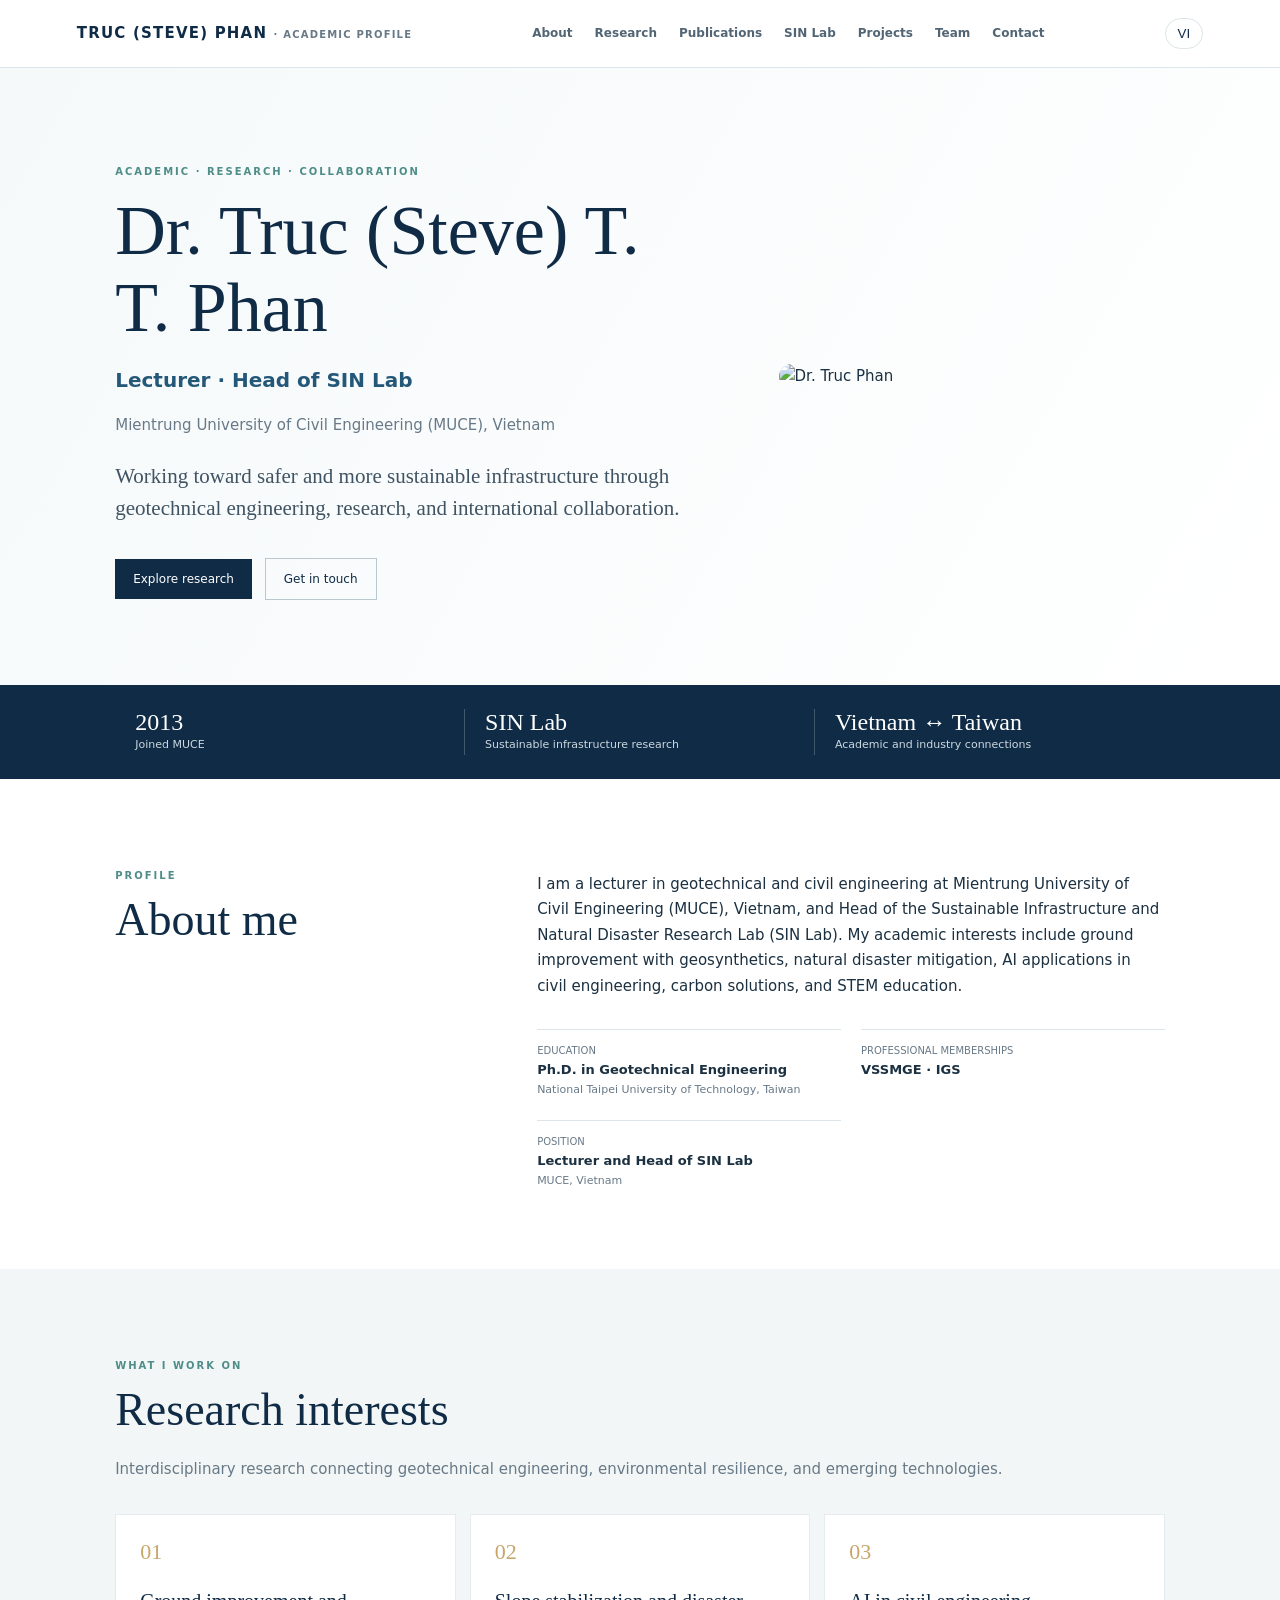
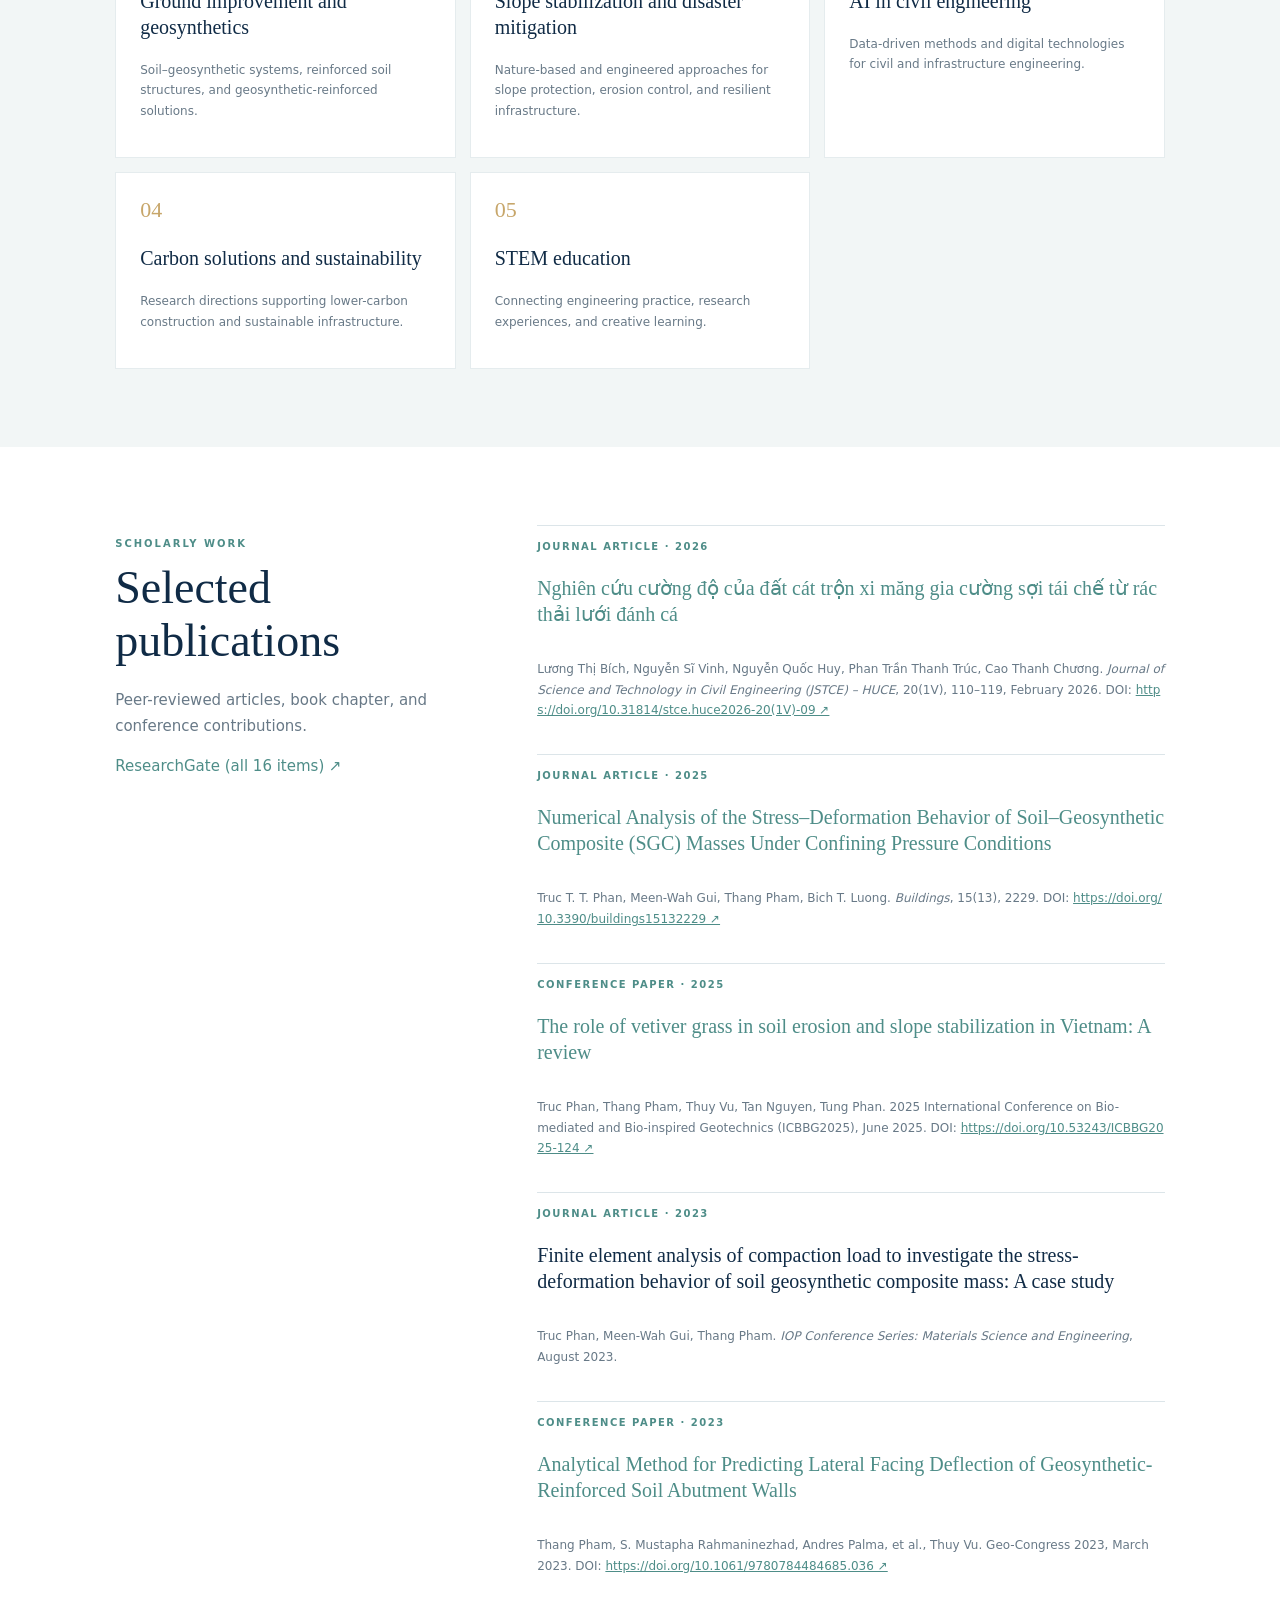
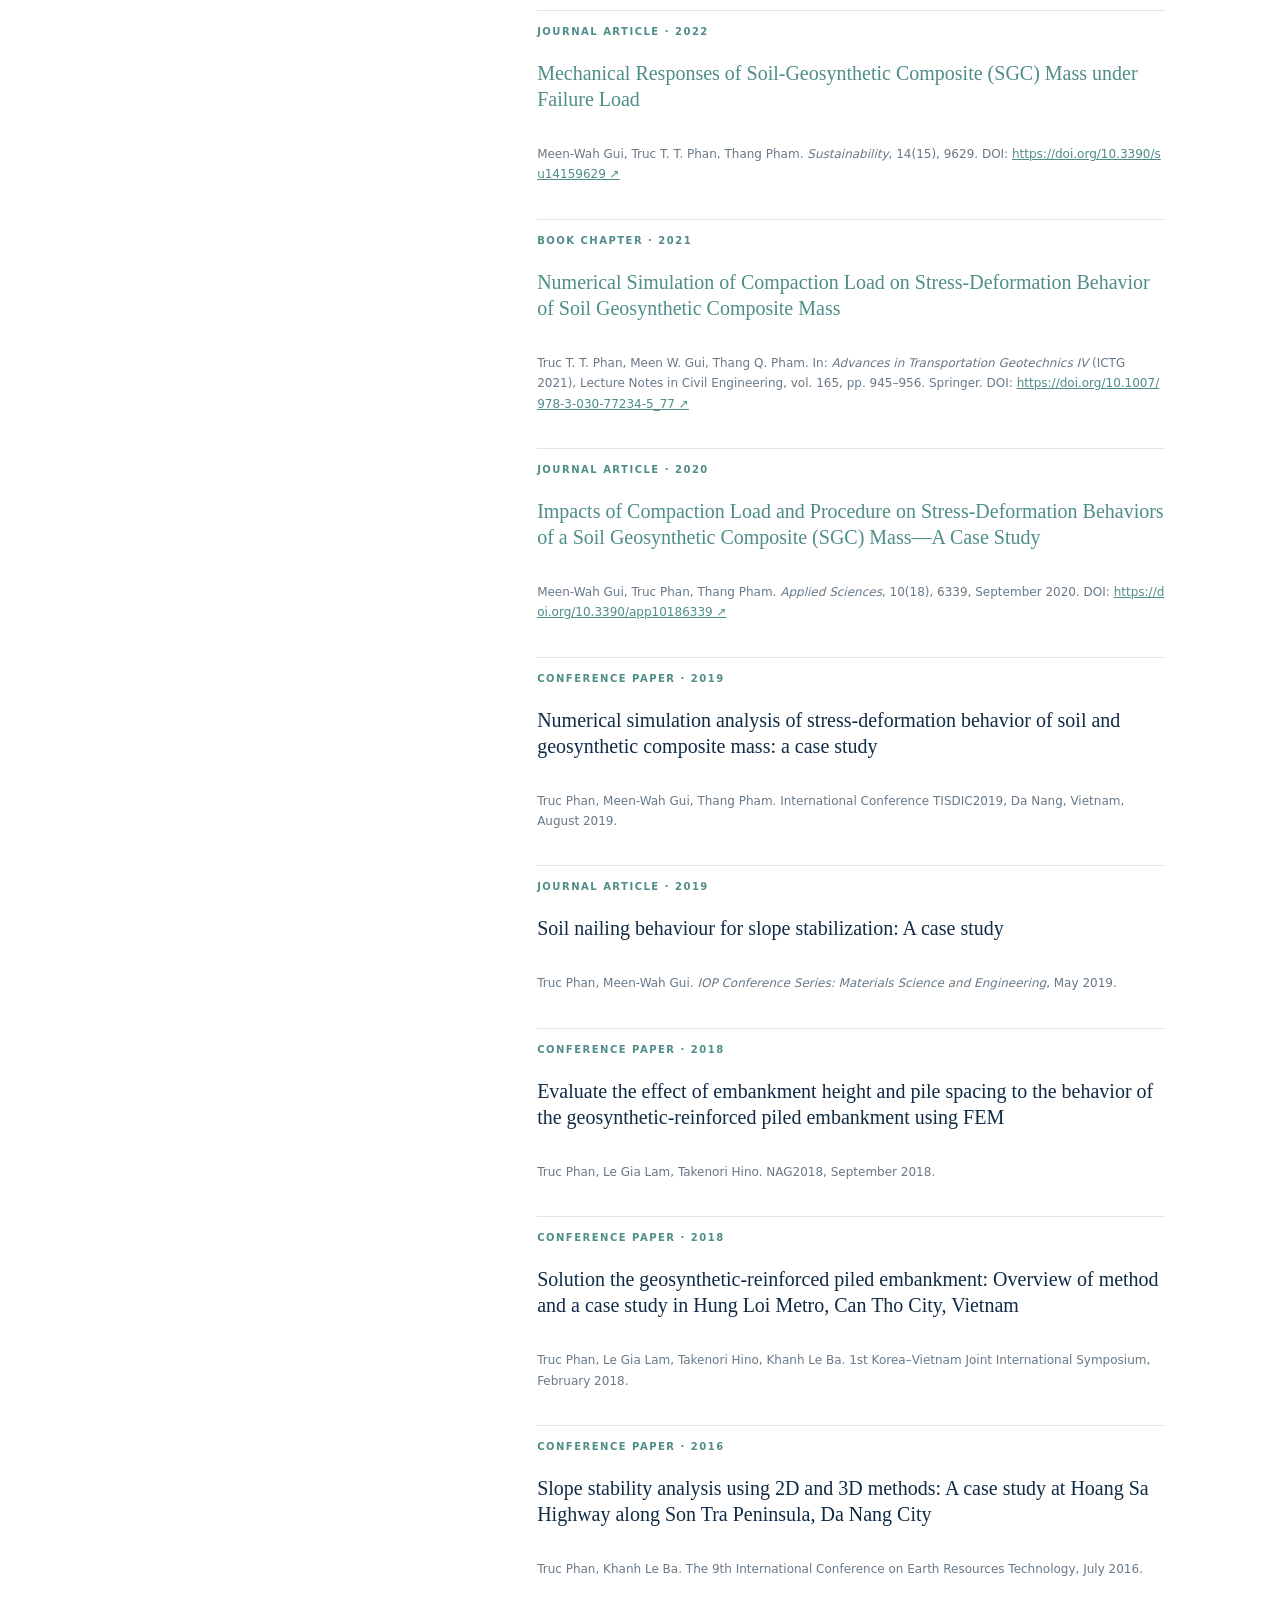
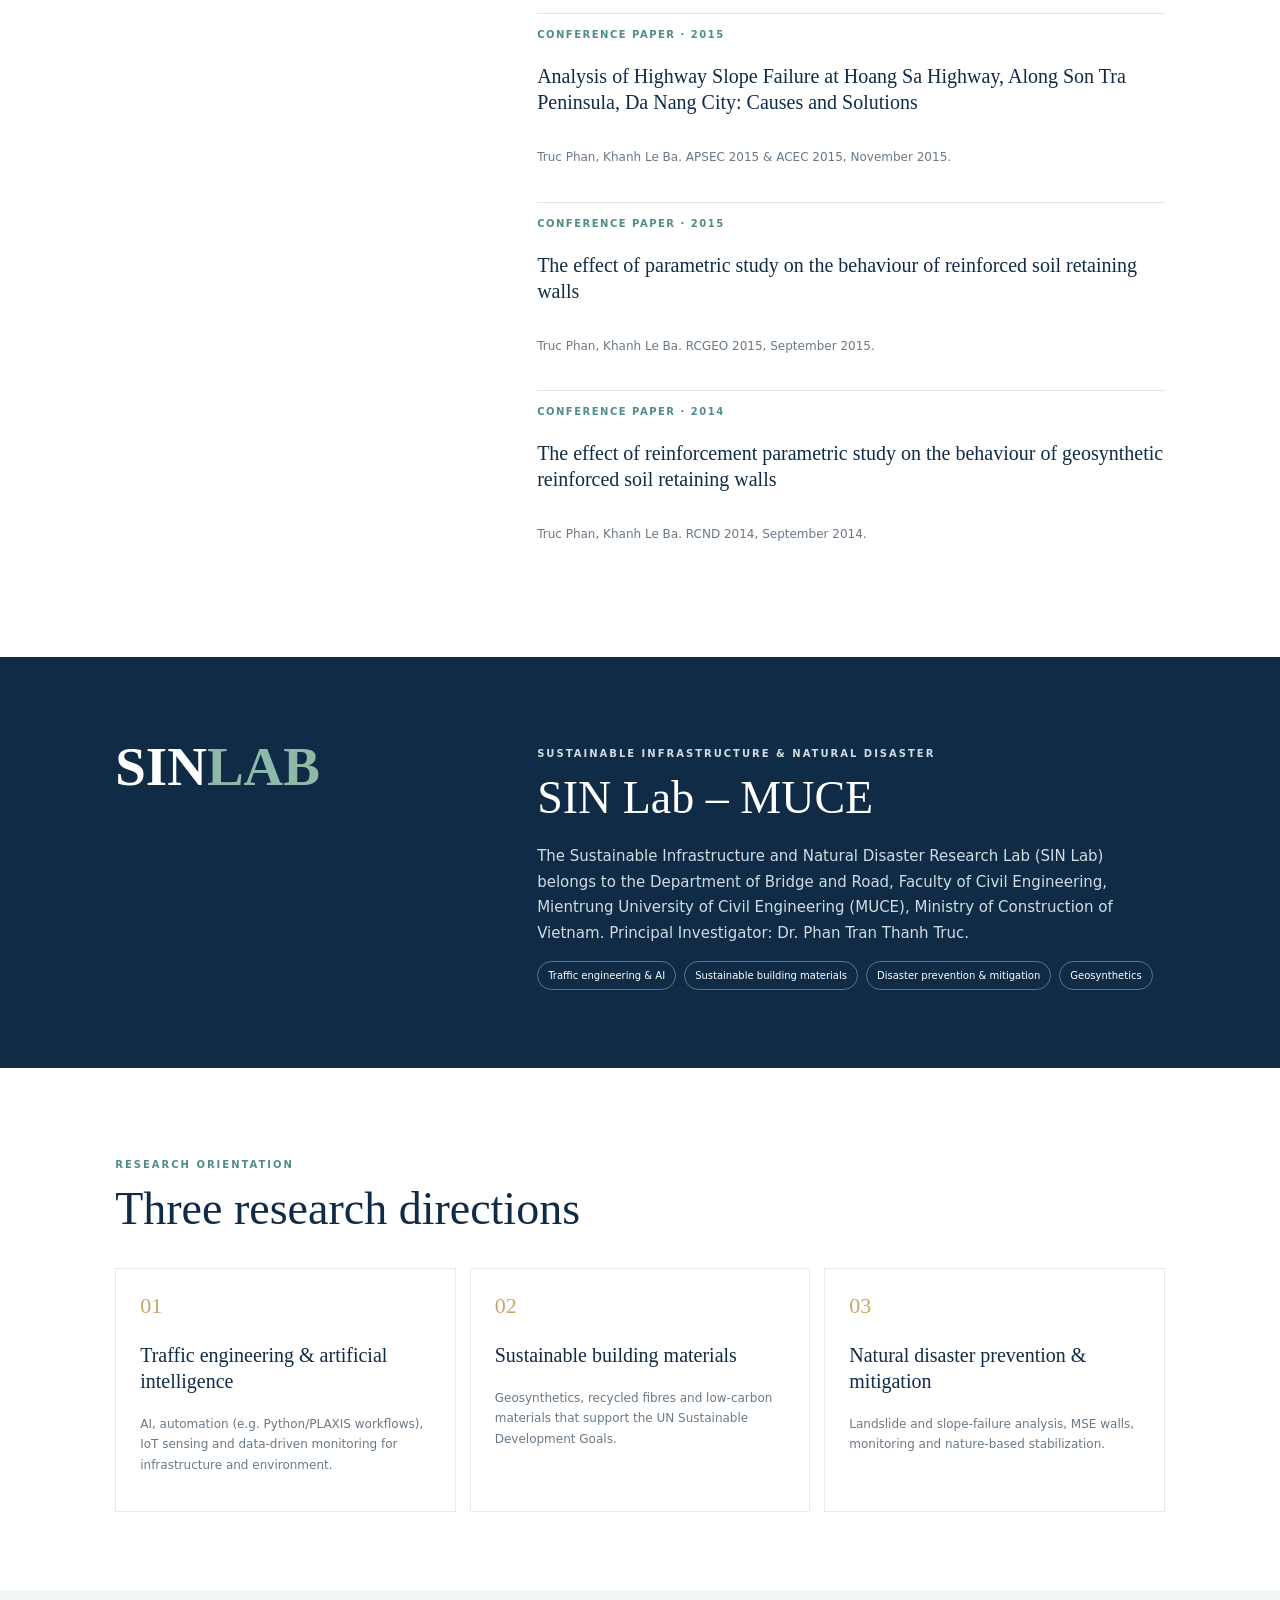
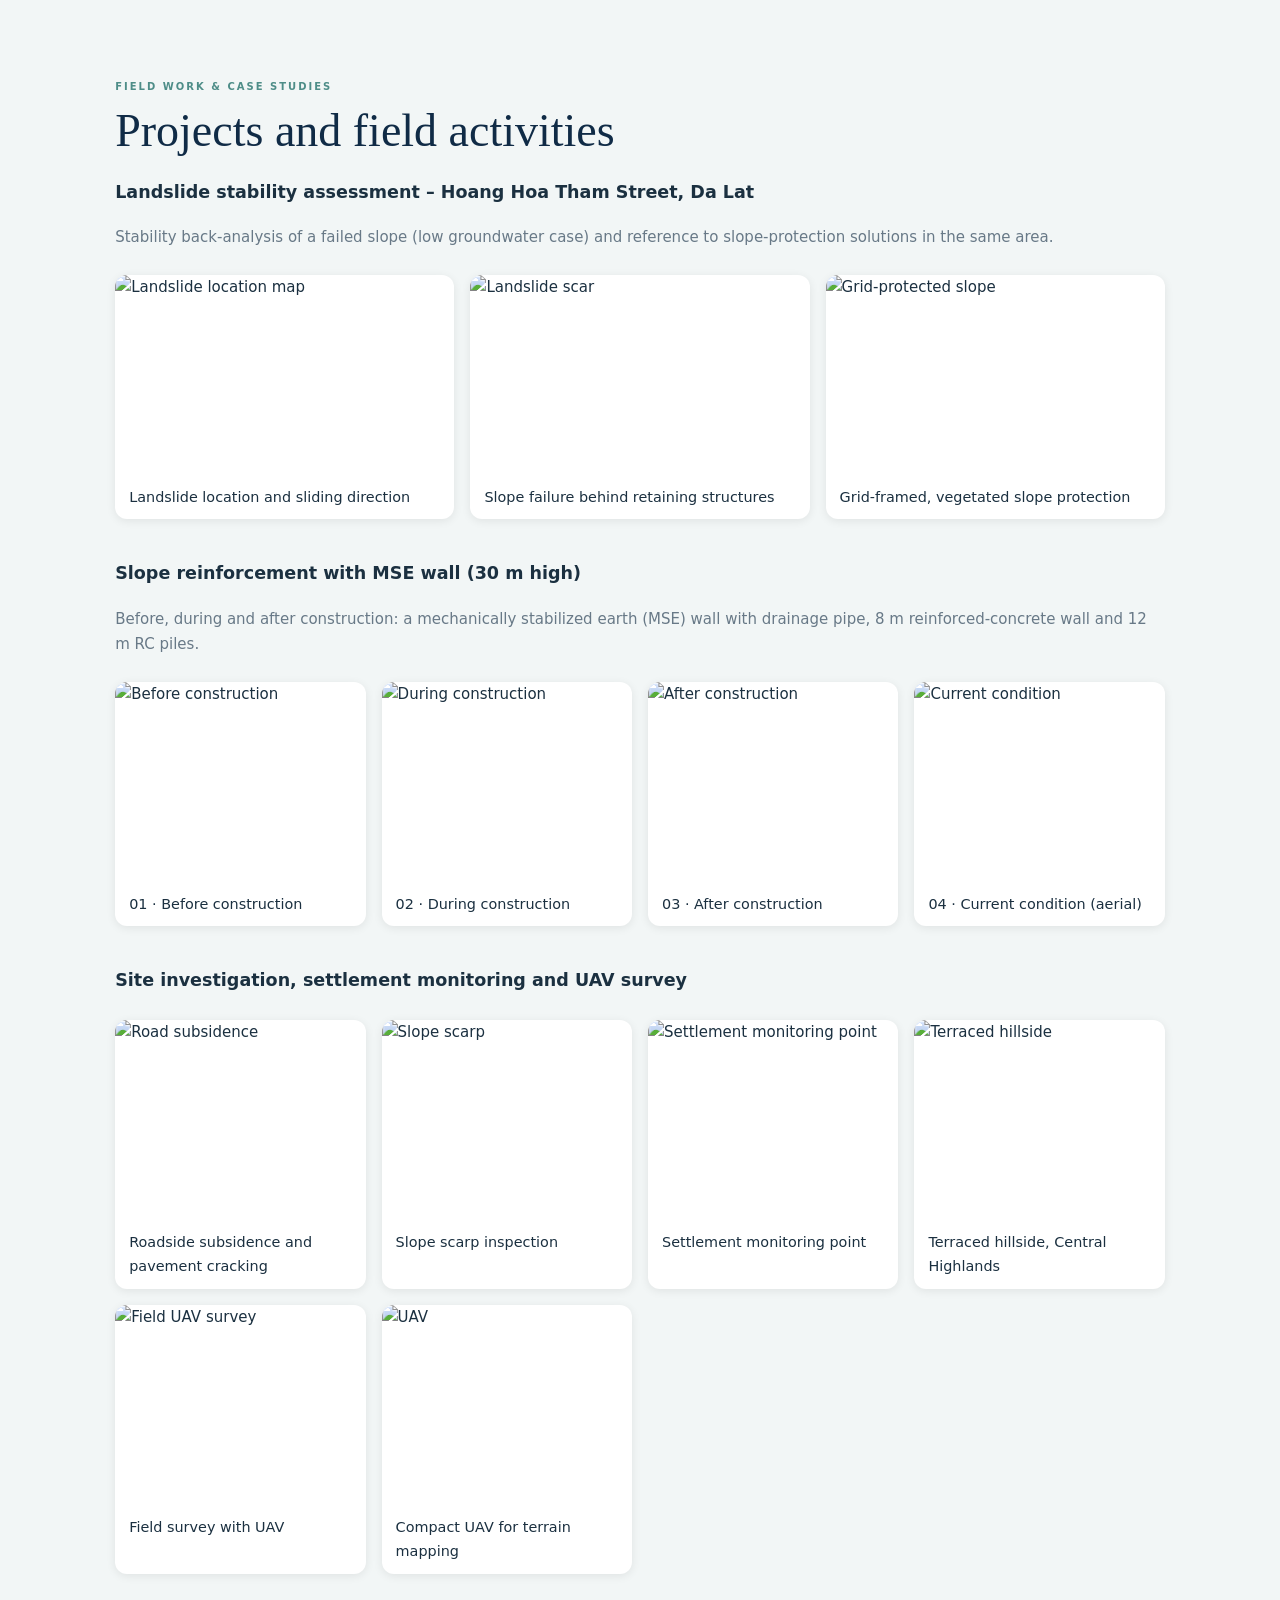
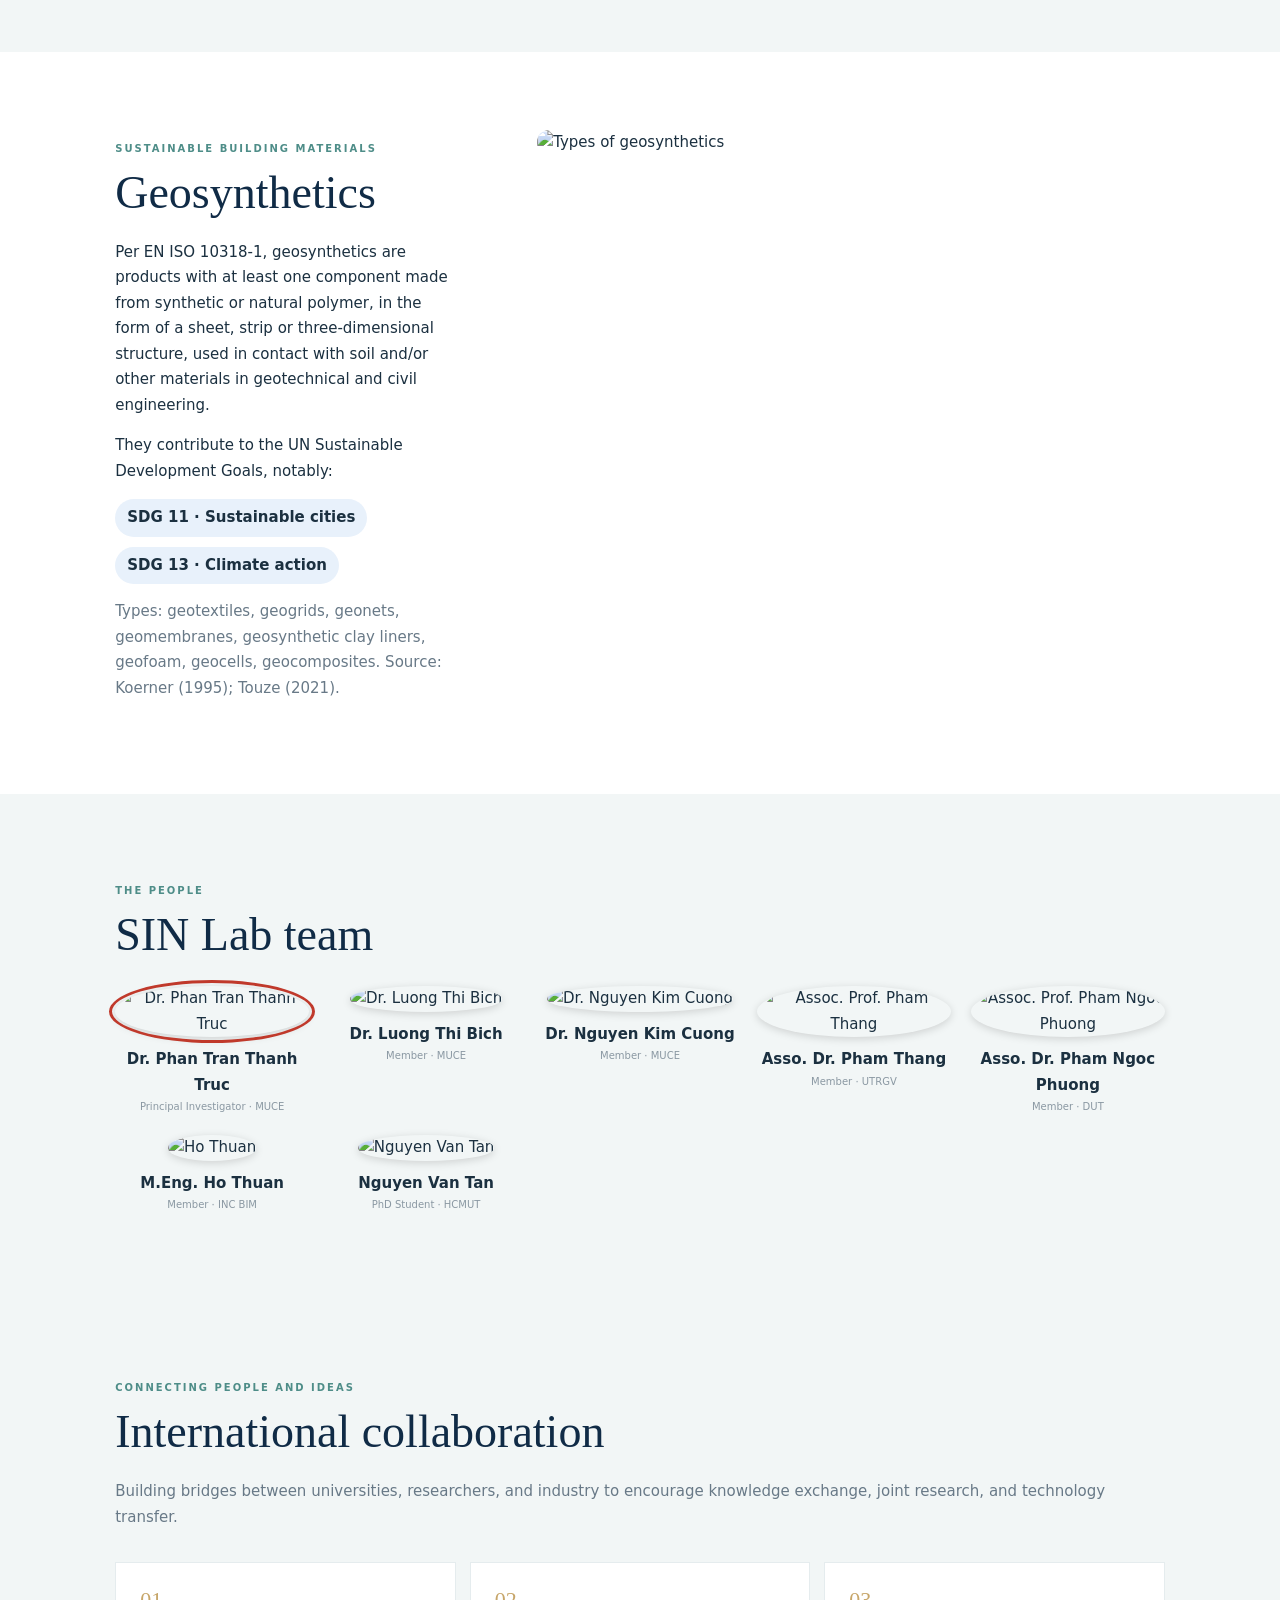
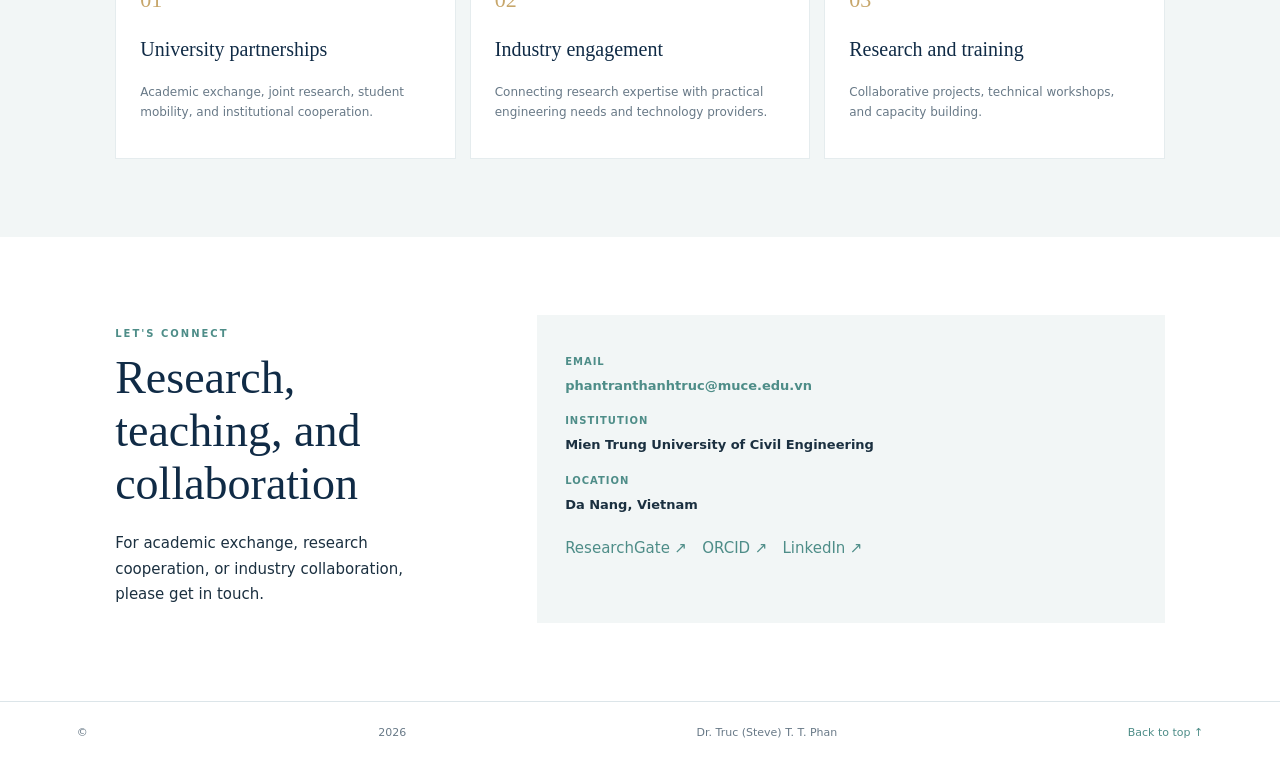
==== commit 97bdc631: "Add files via upload" ====
--- a/index.html
+++ b/index.html
@@ -1,10 +1,24 @@
 <!doctype html>
 <html lang="en"><head><meta charset="utf-8"><meta name="viewport" content="width=device-width,initial-scale=1">
-<meta name="description" content="Academic profile of Dr. Truc (Steve) T. T. Phan"><title>Dr. Truc (Steve) T. T. Phan | Academic Profile</title><link rel="stylesheet" href="styles.css"></head>
+<meta name="description" content="Academic profile of Dr. Truc (Steve) T. T. Phan"><title>Dr. Truc (Steve) T. T. Phan | Academic Profile</title><link rel="stylesheet" href="styles.css"><style>
+.photo-grid{display:grid;grid-template-columns:repeat(auto-fit,minmax(240px,1fr));gap:16px;margin-top:24px}
+.photo-grid figure{margin:0;border-radius:12px;overflow:hidden;background:#fff;box-shadow:0 2px 10px rgba(0,0,0,.08)}
+.photo-grid img{width:100%;height:200px;object-fit:cover;display:block}
+.photo-grid figcaption{padding:10px 14px;font-size:.9rem}
+.team{display:grid;grid-template-columns:repeat(auto-fit,minmax(170px,1fr));gap:20px;margin-top:24px}
+.member{text-align:center}
+.member img{width:130px;height:130px;border-radius:50%;object-fit:cover;box-shadow:0 2px 8px rgba(0,0,0,.15)}
+.member b{display:block;margin-top:10px}
+.member small{display:block;opacity:.75}
+.member.pi img{outline:3px solid #c0392b;outline-offset:3px}
+.portrait-img{width:100%;max-width:340px;border-radius:16px;object-fit:cover}
+.sdg{display:flex;gap:10px;flex-wrap:wrap;margin-top:14px}
+.sdg span{padding:6px 12px;border-radius:999px;background:#e8f1fb;font-weight:600}
+</style></head>
 <body>
-<header><a class="brand" href="#home">TRUC (STEVE) PHAN <small>· ACADEMIC PROFILE</small></a><nav><a href="#about">About</a><a href="#research">Research</a><a href="#publications">Publications</a><a href="#sinlab">SIN Lab</a><a href="#contact">Contact</a></nav><button id="lang">VI</button></header>
+<header><a class="brand" href="#home">TRUC (STEVE) PHAN <small>· ACADEMIC PROFILE</small></a><nav><a href="#about">About</a><a href="#research">Research</a><a href="#publications">Publications</a><a href="#sinlab">SIN Lab</a><a href="#projects">Projects</a><a href="#team">Team</a><a href="#contact">Contact</a></nav><button id="lang">VI</button></header>
 <main>
-<section class="hero" id="home"><div><p class="eyebrow" data-en="ACADEMIC · RESEARCH · COLLABORATION" data-vi="HỌC THUẬT · NGHIÊN CỨU · KẾT NỐI">ACADEMIC · RESEARCH · COLLABORATION</p><h1>Dr. Truc (Steve) T. T. Phan</h1><h2 data-en="Lecturer · Head of SIN Lab" data-vi="Giảng viên · Trưởng SIN Lab">Lecturer · Head of SIN Lab</h2><p class="muted">Mientrung University of Civil Engineering (MUCE), Vietnam</p><p class="lead" data-en="Working toward safer and more sustainable infrastructure through geotechnical engineering, research, and international collaboration." data-vi="Hướng đến hạ tầng an toàn và bền vững thông qua kỹ thuật địa kỹ thuật, nghiên cứu và hợp tác quốc tế.">Working toward safer and more sustainable infrastructure through geotechnical engineering, research, and international collaboration.</p><a class="btn" href="#research">Explore research</a> <a class="btn outline" href="#contact">Get in touch</a></div><div class="portrait"><b>TP</b><span>Add professional portrait</span></div></section>
+<section class="hero" id="home"><div><p class="eyebrow" data-en="ACADEMIC · RESEARCH · COLLABORATION" data-vi="HỌC THUẬT · NGHIÊN CỨU · KẾT NỐI">ACADEMIC · RESEARCH · COLLABORATION</p><h1>Dr. Truc (Steve) T. T. Phan</h1><h2 data-en="Lecturer · Head of SIN Lab" data-vi="Giảng viên · Trưởng SIN Lab">Lecturer · Head of SIN Lab</h2><p class="muted">Mientrung University of Civil Engineering (MUCE), Vietnam</p><p class="lead" data-en="Working toward safer and more sustainable infrastructure through geotechnical engineering, research, and international collaboration." data-vi="Hướng đến hạ tầng an toàn và bền vững thông qua kỹ thuật địa kỹ thuật, nghiên cứu và hợp tác quốc tế.">Working toward safer and more sustainable infrastructure through geotechnical engineering, research, and international collaboration.</p><a class="btn" href="#research">Explore research</a> <a class="btn outline" href="#contact">Get in touch</a></div><img src="assets/team-truc.jpg" alt="Dr. Truc Phan" style="width:100%;max-width:340px;border-radius:16px;object-fit:cover"></section>
 <section class="stats"><div><b>2013</b><span>Joined MUCE</span></div><div><b>SIN Lab</b><span>Sustainable infrastructure research</span></div><div><b>Vietnam ↔ Taiwan</b><span>Academic and industry connections</span></div></section>
 <section class="section split" id="about"><div><p class="eyebrow">PROFILE</p><h2 data-en="About me" data-vi="Giới thiệu">About me</h2></div><div><p data-en="I am a lecturer in geotechnical and civil engineering at Mientrung University of Civil Engineering (MUCE), Vietnam, and Head of the Sustainable Infrastructure and Natural Disaster Research Lab (SIN Lab). My academic interests include ground improvement with geosynthetics, natural disaster mitigation, AI applications in civil engineering, carbon solutions, and STEM education." data-vi="Tôi là giảng viên lĩnh vực địa kỹ thuật và xây dựng tại Trường Đại học Xây dựng Miền Trung (MUCE), Việt Nam, đồng thời là Trưởng Phòng thí nghiệm Nghiên cứu Hạ tầng Bền vững và Thiên tai (SIN Lab). Các hướng quan tâm gồm gia cố nền đất bằng vật liệu địa tổng hợp, giảm thiểu thiên tai, ứng dụng AI trong kỹ thuật xây dựng, giải pháp carbon và giáo dục STEM.">I am a lecturer in geotechnical and civil engineering at Mientrung University of Civil Engineering (MUCE), Vietnam, and Head of the Sustainable Infrastructure and Natural Disaster Research Lab (SIN Lab). My academic interests include ground improvement with geosynthetics, natural disaster mitigation, AI applications in civil engineering, carbon solutions, and STEM education.</p><div class="facts"><div><small>EDUCATION</small><b>Ph.D. in Geotechnical Engineering</b><span>National Taipei University of Technology, Taiwan</span></div><div><small>PROFESSIONAL MEMBERSHIPS</small><b>VSSMGE · IGS</b></div><div><small>POSITION</small><b>Lecturer and Head of SIN Lab</b><span>MUCE, Vietnam</span></div></div></div></section>
 <section class="section shaded" id="research"><p class="eyebrow">WHAT I WORK ON</p><h2>Research interests</h2><p class="muted">Interdisciplinary research connecting geotechnical engineering, environmental resilience, and emerging technologies.</p><div class="cards">
@@ -31,9 +45,87 @@
 <article><small>CONFERENCE PAPER · 2015</small><h3>The effect of parametric study on the behaviour of reinforced soil retaining walls</h3><p>Truc Phan, Khanh Le Ba. RCGEO 2015, September 2015.</p></article>
 <article><small>CONFERENCE PAPER · 2014</small><h3>The effect of reinforcement parametric study on the behaviour of geosynthetic reinforced soil retaining walls</h3><p>Truc Phan, Khanh Le Ba. RCND 2014, September 2014.</p></article>
 </div></section>
-<section class="section dark split" id="sinlab"><div class="labmark">SIN<span>LAB</span></div><div><p class="eyebrow">SUSTAINABLE INFRASTRUCTURE & NATURAL DISASTER</p><h2>SIN Lab</h2><p>The Sustainable Infrastructure and Natural Disaster Research Lab is a platform for research, education, and collaboration in sustainable infrastructure and disaster risk reduction.</p><div class="tags"><span>Geosynthetics</span><span>Green geotechnics</span><span>Natural hazards</span><span>Digital engineering</span></div></div></section>
+<section class="section dark split" id="sinlab">
+ <div class="labmark">SIN<span>LAB</span></div>
+ <div>
+  <p class="eyebrow">SUSTAINABLE INFRASTRUCTURE &amp; NATURAL DISASTER</p>
+  <h2>SIN Lab – MUCE</h2>
+  <p>The Sustainable Infrastructure and Natural Disaster Research Lab (SIN Lab) belongs to the Department of Bridge and Road, Faculty of Civil Engineering, Mientrung University of Civil Engineering (MUCE), Ministry of Construction of Vietnam. Principal Investigator: Dr. Phan Tran Thanh Truc.</p>
+  <div class="tags"><span>Traffic engineering &amp; AI</span><span>Sustainable building materials</span><span>Disaster prevention &amp; mitigation</span><span>Geosynthetics</span></div>
+ </div>
+</section>
+<section class="section" id="directions">
+ <p class="eyebrow">RESEARCH ORIENTATION</p>
+ <h2>Three research directions</h2>
+ <div class="cards">
+  <article><i>01</i><h3>Traffic engineering &amp; artificial intelligence</h3><p>AI, automation (e.g. Python/PLAXIS workflows), IoT sensing and data-driven monitoring for infrastructure and environment.</p></article>
+  <article><i>02</i><h3>Sustainable building materials</h3><p>Geosynthetics, recycled fibres and low-carbon materials that support the UN Sustainable Development Goals.</p></article>
+  <article><i>03</i><h3>Natural disaster prevention &amp; mitigation</h3><p>Landslide and slope-failure analysis, MSE walls, monitoring and nature-based stabilization.</p></article>
+ </div>
+</section>
+
+
+<section class="section shaded" id="projects">
+ <p class="eyebrow">FIELD WORK &amp; CASE STUDIES</p>
+ <h2>Projects and field activities</h2>
+
+ <h3>Landslide stability assessment – Hoang Hoa Tham Street, Da Lat</h3>
+ <p class="muted">Stability back-analysis of a failed slope (low groundwater case) and reference to slope-protection solutions in the same area.</p>
+ <div class="photo-grid">
+  <figure><img src="assets/dalat-map.jpg" alt="Landslide location map" loading="lazy"><figcaption>Landslide location and sliding direction</figcaption></figure>
+  <figure><img src="assets/dalat-landslide.jpg" alt="Landslide scar" loading="lazy"><figcaption>Slope failure behind retaining structures</figcaption></figure>
+  <figure><img src="assets/dalat-grid-slope.jpg" alt="Grid-protected slope" loading="lazy"><figcaption>Grid-framed, vegetated slope protection</figcaption></figure>
+ </div>
+
+ <h3 style="margin-top:40px">Slope reinforcement with MSE wall (30 m high)</h3>
+ <p class="muted">Before, during and after construction: a mechanically stabilized earth (MSE) wall with drainage pipe, 8 m reinforced-concrete wall and 12 m RC piles.</p>
+ <div class="photo-grid">
+  <figure><img src="assets/muce-before.jpg" alt="Before construction" loading="lazy"><figcaption>01 · Before construction</figcaption></figure>
+  <figure><img src="assets/muce-during.jpg" alt="During construction" loading="lazy"><figcaption>02 · During construction</figcaption></figure>
+  <figure><img src="assets/muce-after.jpg" alt="After construction" loading="lazy"><figcaption>03 · After construction</figcaption></figure>
+  <figure><img src="assets/muce-mse-aerial.jpg" alt="Current condition" loading="lazy"><figcaption>04 · Current condition (aerial)</figcaption></figure>
+ </div>
+
+ <h3 style="margin-top:40px">Site investigation, settlement monitoring and UAV survey</h3>
+ <div class="photo-grid">
+  <figure><img src="assets/survey-road-crack.jpg" alt="Road subsidence" loading="lazy"><figcaption>Roadside subsidence and pavement cracking</figcaption></figure>
+  <figure><img src="assets/survey-slope.jpg" alt="Slope scarp" loading="lazy"><figcaption>Slope scarp inspection</figcaption></figure>
+  <figure><img src="assets/survey-monitoring.jpg" alt="Settlement monitoring point" loading="lazy"><figcaption>Settlement monitoring point</figcaption></figure>
+  <figure><img src="assets/drone-terraces.jpg" alt="Terraced hillside" loading="lazy"><figcaption>Terraced hillside, Central Highlands</figcaption></figure>
+  <figure><img src="assets/drone-field.jpg" alt="Field UAV survey" loading="lazy"><figcaption>Field survey with UAV</figcaption></figure>
+  <figure><img src="assets/drone-uav.jpg" alt="UAV" loading="lazy"><figcaption>Compact UAV for terrain mapping</figcaption></figure>
+ </div>
+</section>
+
+
+<section class="section split" id="geosynthetics">
+ <div>
+  <p class="eyebrow">SUSTAINABLE BUILDING MATERIALS</p>
+  <h2>Geosynthetics</h2>
+  <p>Per EN ISO 10318-1, geosynthetics are products with at least one component made from synthetic or natural polymer, in the form of a sheet, strip or three-dimensional structure, used in contact with soil and/or other materials in geotechnical and civil engineering.</p>
+  <p>They contribute to the UN Sustainable Development Goals, notably:</p>
+  <div class="sdg"><span>SDG 11 · Sustainable cities</span><span>SDG 13 · Climate action</span></div>
+  <p class="muted">Types: geotextiles, geogrids, geonets, geomembranes, geosynthetic clay liners, geofoam, geocells, geocomposites. Source: Koerner (1995); Touze (2021).</p>
+ </div>
+ <div><img src="assets/geosynthetics-types.jpg" alt="Types of geosynthetics" loading="lazy" style="width:100%;border-radius:12px"></div>
+</section>
+
+
+<section class="section shaded" id="team">
+ <p class="eyebrow">THE PEOPLE</p>
+ <h2>SIN Lab team</h2>
+ <div class="team">
+  <div class="member pi"><img src="assets/team-truc.jpg" alt="Dr. Phan Tran Thanh Truc"><b>Dr. Phan Tran Thanh Truc</b><small>Principal Investigator · MUCE</small></div>
+  <div class="member"><img src="assets/team-bich.jpg" alt="Dr. Luong Thi Bich"><b>Dr. Luong Thi Bich</b><small>Member · MUCE</small></div>
+  <div class="member"><img src="assets/team-cuong.jpg" alt="Dr. Nguyen Kim Cuong"><b>Dr. Nguyen Kim Cuong</b><small>Member · MUCE</small></div>
+  <div class="member"><img src="assets/team-thang.jpg" alt="Assoc. Prof. Pham Thang"><b>Asso. Dr. Pham Thang</b><small>Member · UTRGV</small></div>
+  <div class="member"><img src="assets/team-phuong.jpg" alt="Assoc. Prof. Pham Ngoc Phuong"><b>Asso. Dr. Pham Ngoc Phuong</b><small>Member · DUT</small></div>
+  <div class="member"><img src="assets/team-thuan.jpg" alt="Ho Thuan"><b>M.Eng. Ho Thuan</b><small>Member · INC BIM</small></div>
+  <div class="member"><img src="assets/team-tan.jpg" alt="Nguyen Van Tan"><b>Nguyen Van Tan</b><small>PhD Student · HCMUT</small></div>
+ </div>
+</section>
 <section class="section shaded" id="collaboration"><p class="eyebrow">CONNECTING PEOPLE AND IDEAS</p><h2>International collaboration</h2><p class="muted">Building bridges between universities, researchers, and industry to encourage knowledge exchange, joint research, and technology transfer.</p><div class="cards"><article><i>01</i><h3>University partnerships</h3><p>Academic exchange, joint research, student mobility, and institutional cooperation.</p></article><article><i>02</i><h3>Industry engagement</h3><p>Connecting research expertise with practical engineering needs and technology providers.</p></article><article><i>03</i><h3>Research and training</h3><p>Collaborative projects, technical workshops, and capacity building.</p></article></div></section>
-<section class="section split" id="contact"><div><p class="eyebrow">LET'S CONNECT</p><h2>Research, teaching, and collaboration</h2><p>For academic exchange, research cooperation, or industry collaboration, please get in touch.</p></div><div class="contact"><small>EMAIL</small><b><a href="mailto:phantranthanhtruc@muce.edu.vn">phantranthanhtruc@muce.edu.vn</a></b><small>INSTITUTION</small><b>Mien Trung University of Civil Engineering</b><small>LOCATION</small><b>Da Nang, Vietnam</b><p><a href="https://www.researchgate.net/profile/Truc-Phan-14" target="_blank" rel="noopener">ResearchGate ↗</a>　<a href="https://orcid.org/0000-0001-6458-6192" target="_blank" rel="noopener">ORCID ↗</a>　<a href="https://www.linkedin.com/">LinkedIn ↗</a></p></div></section>
+<section class="section split" id="contact"><div><p class="eyebrow">LET'S CONNECT</p><h2>Research, teaching, and collaboration</h2><p>For academic exchange, research cooperation, or industry collaboration, please get in touch.</p></div><div class="contact"><small>EMAIL</small><b><a href="mailto:phantranthanhtruc@muce.edu.vn">phantranthanhtruc@muce.edu.vn</a></b><small>INSTITUTION</small><b>Mien Trung University of Civil Engineering</b><small>LOCATION</small><b>Da Nang, Vietnam</b><p><a href="https://www.researchgate.net/profile/Truc-Phan-14" target="_blank" rel="noopener">ResearchGate ↗</a>　<a href="https://orcid.org/0000-0001-6458-6192" target="_blank" rel="noopener">ORCID ↗</a>　<a href="https://www.linkedin.com/" target="_blank" rel="noopener">LinkedIn ↗</a></p></div></section>
 </main><footer>© <span id="year"></span> Dr. Truc (Steve) T. T. Phan <a href="#home">Back to top ↑</a></footer><script src="script.js"></script>
 <style>.pubs a.doi{word-break:break-all;text-decoration:underline}</style>
 <script>
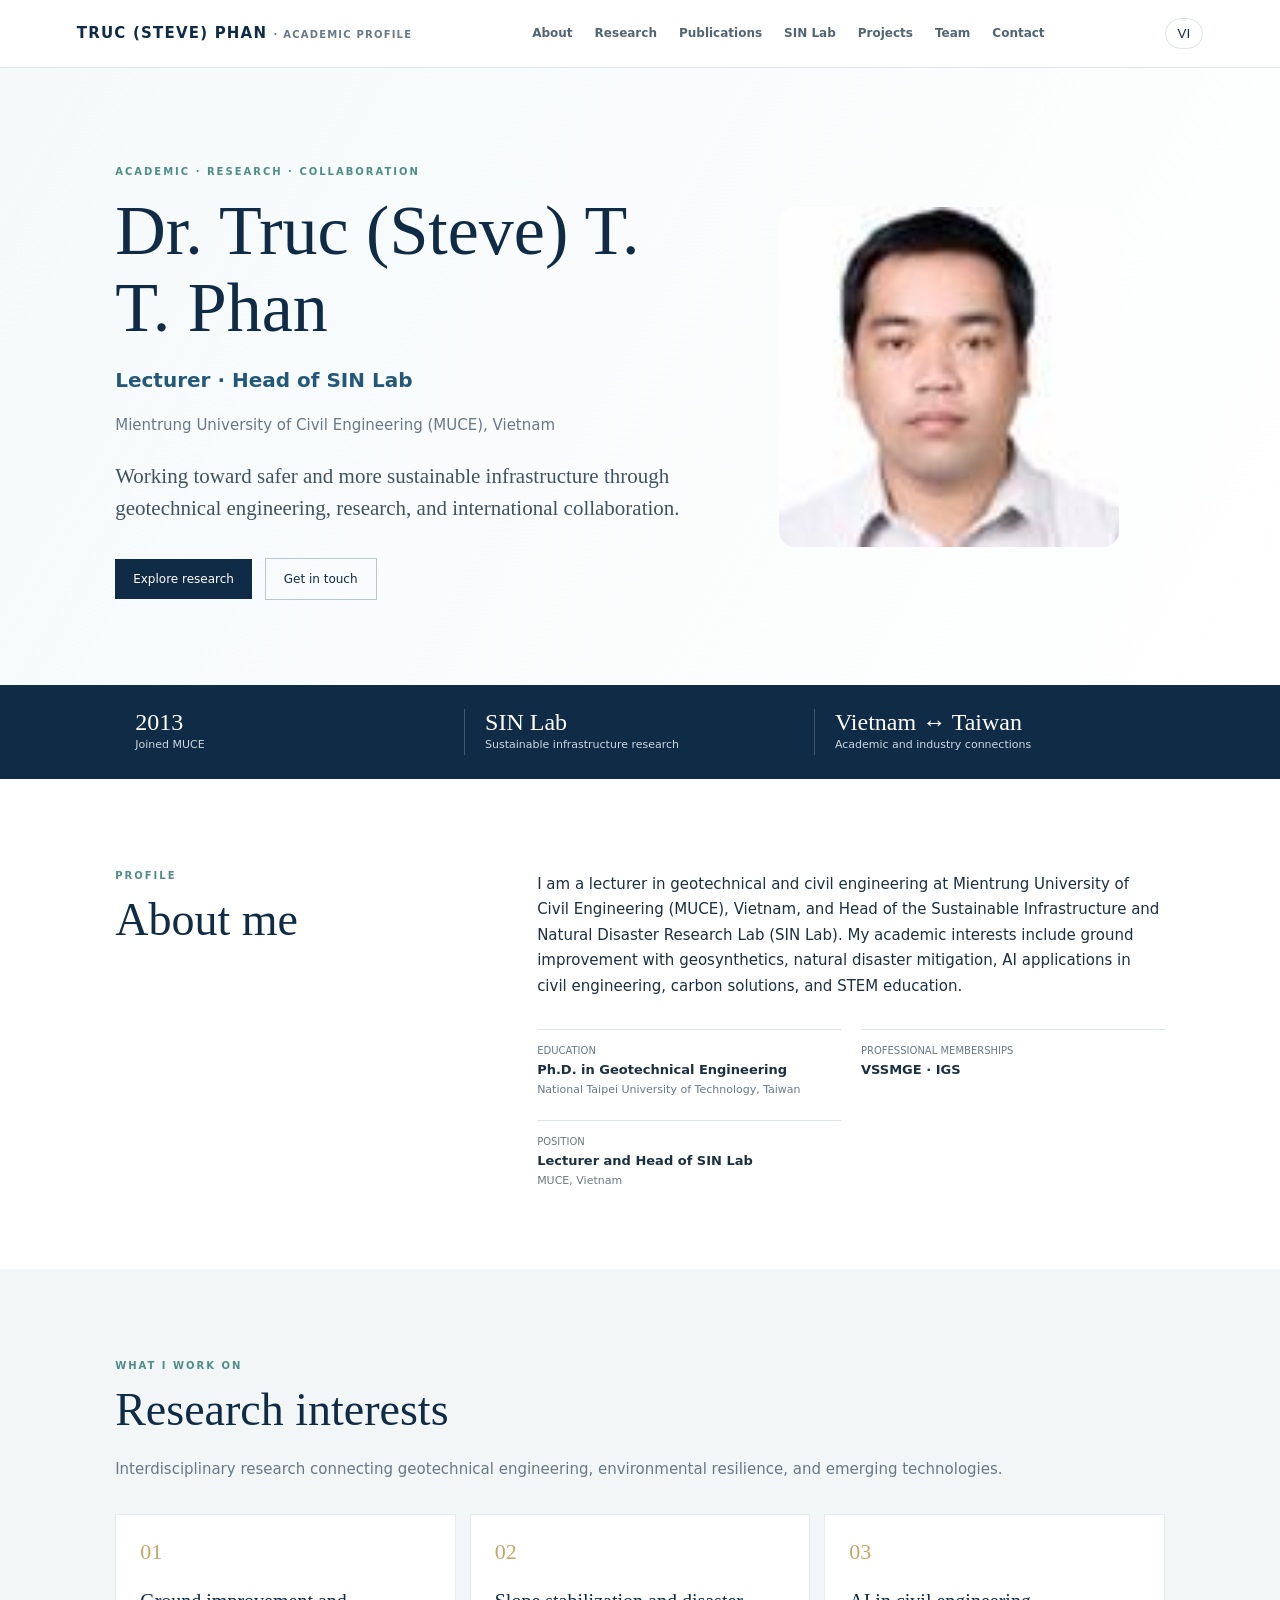
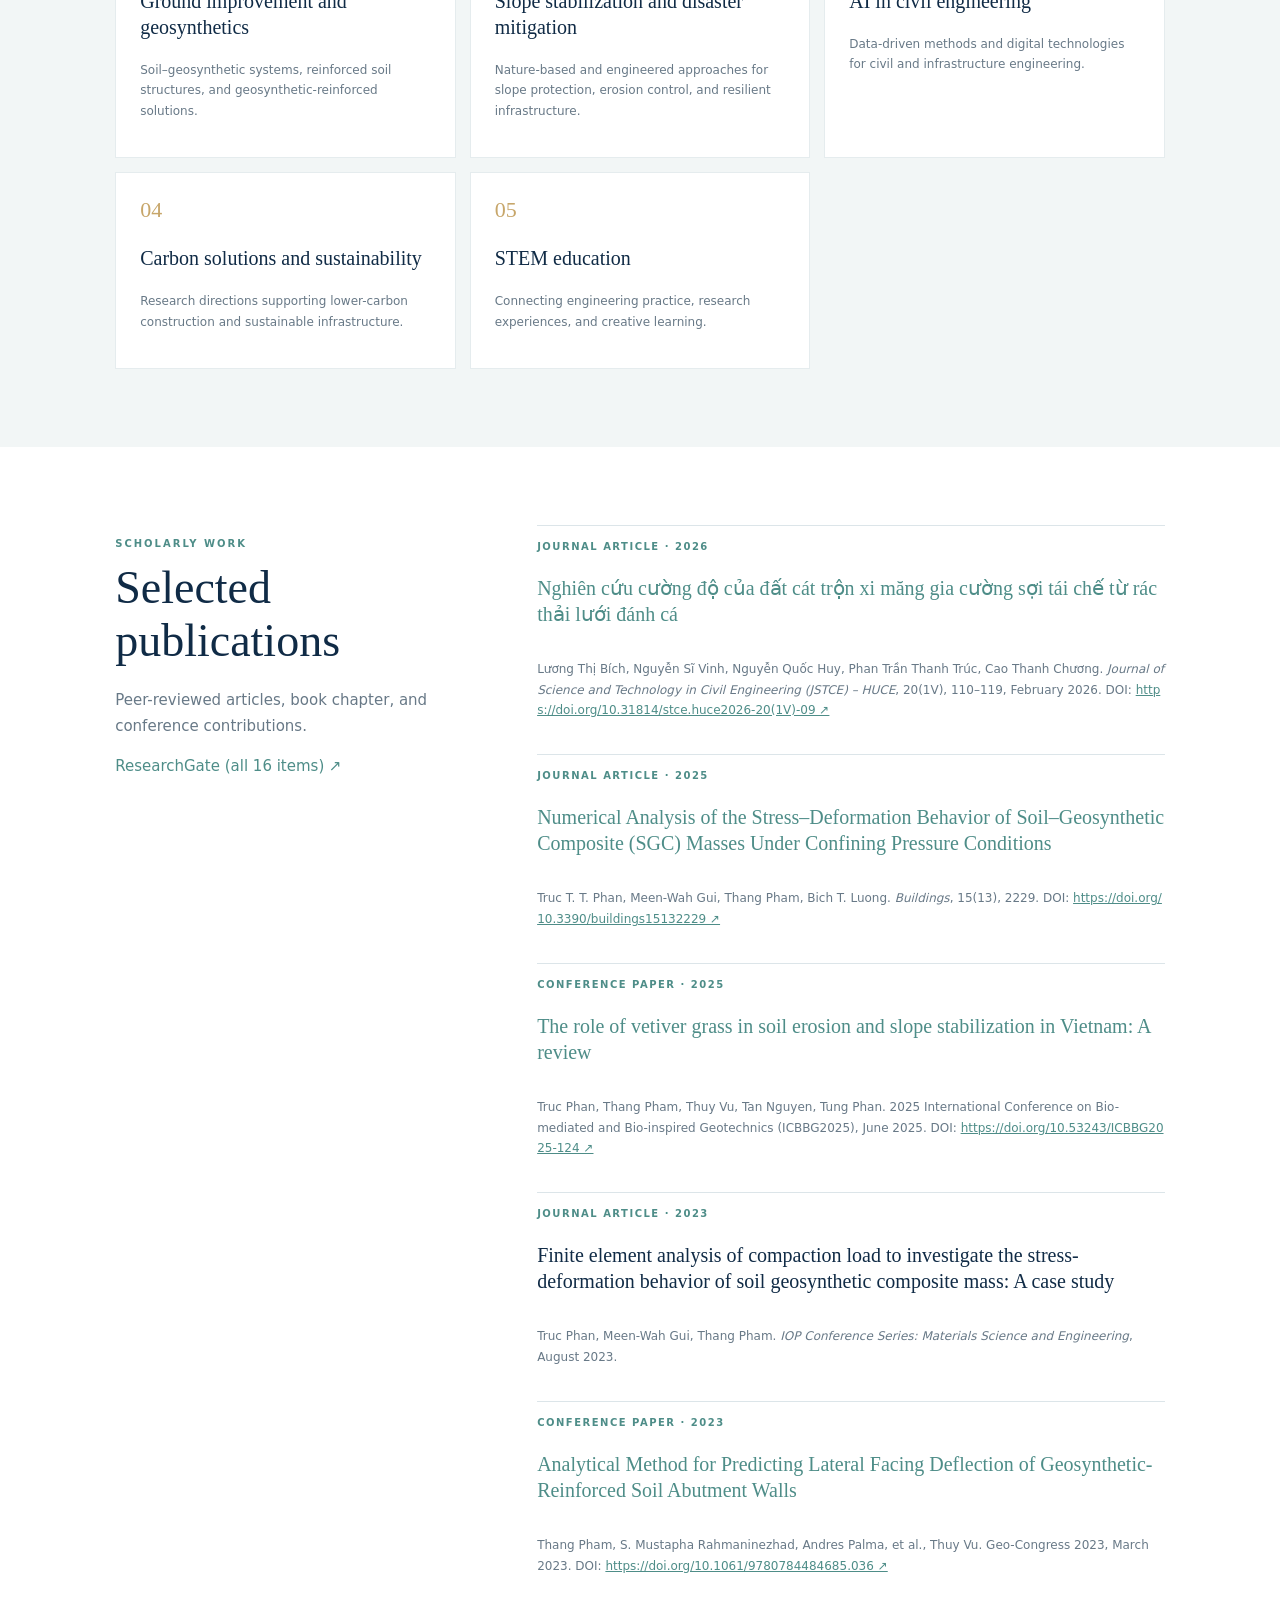
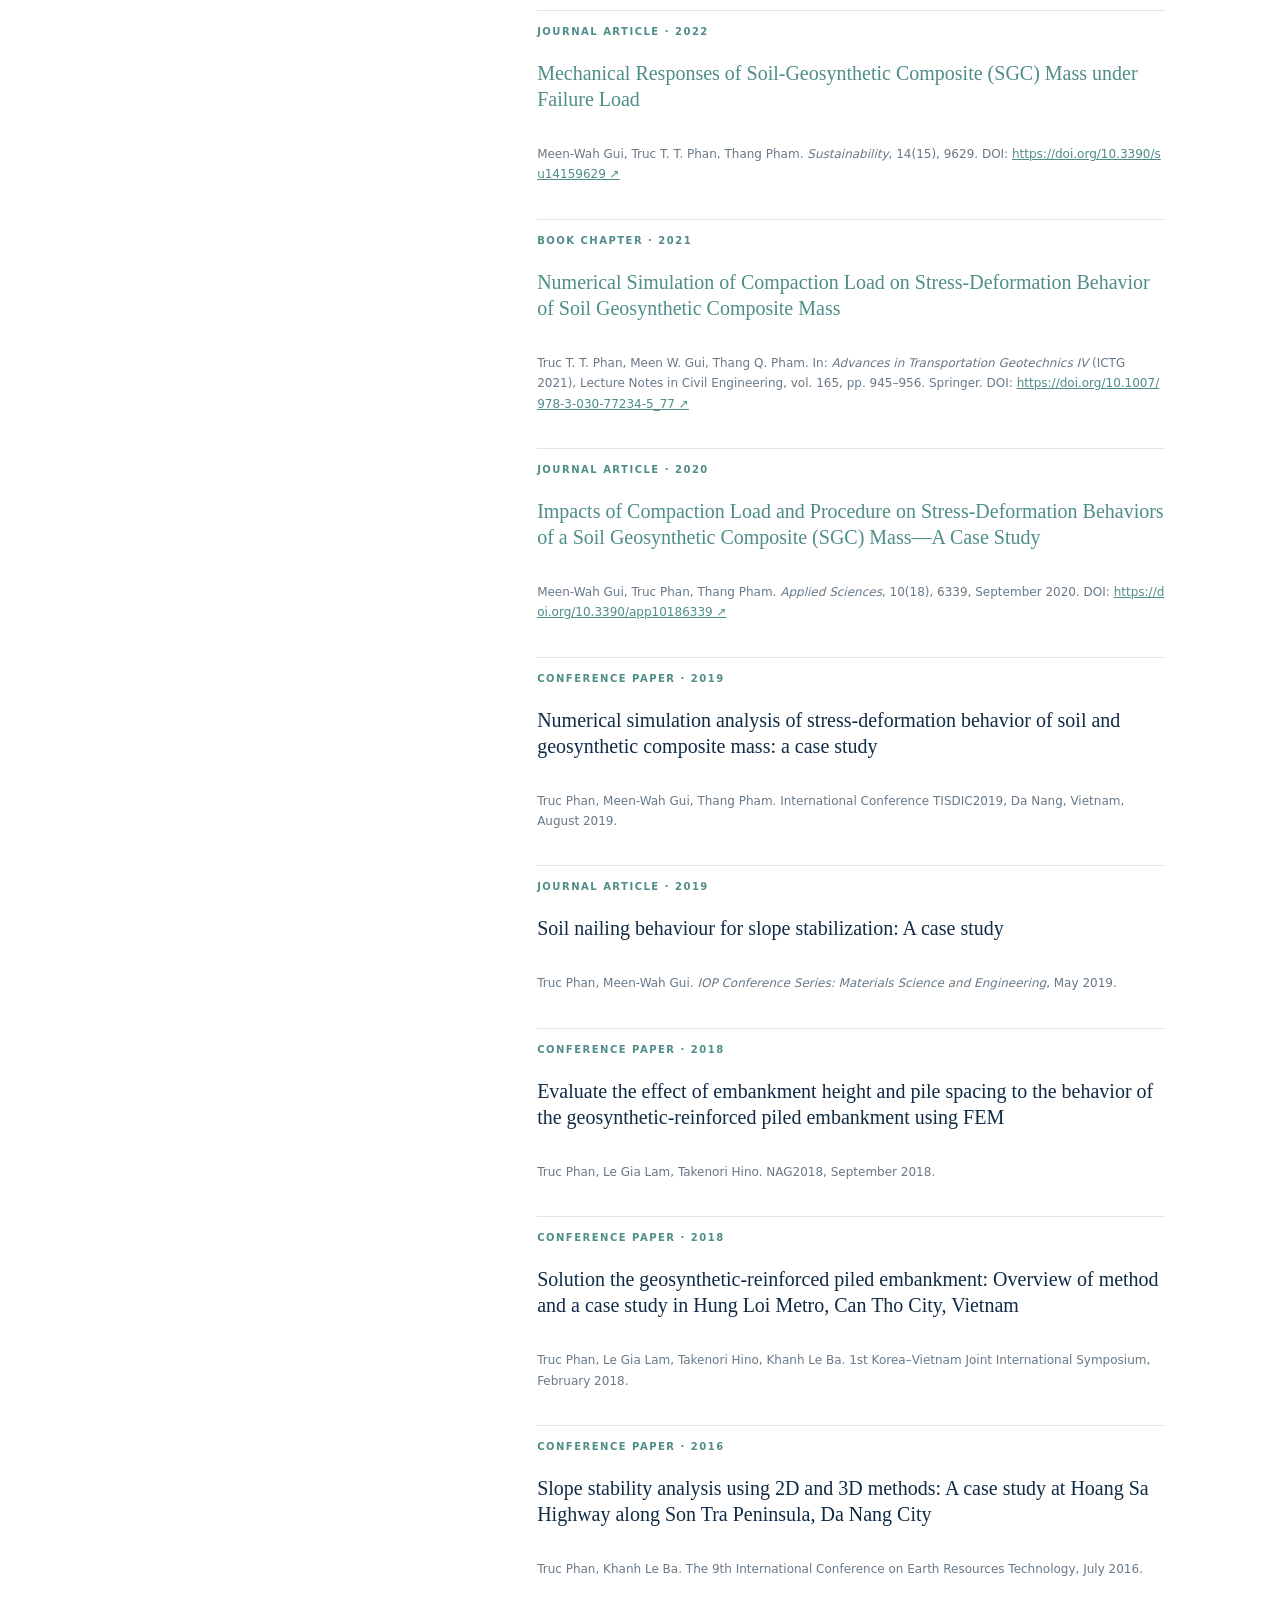
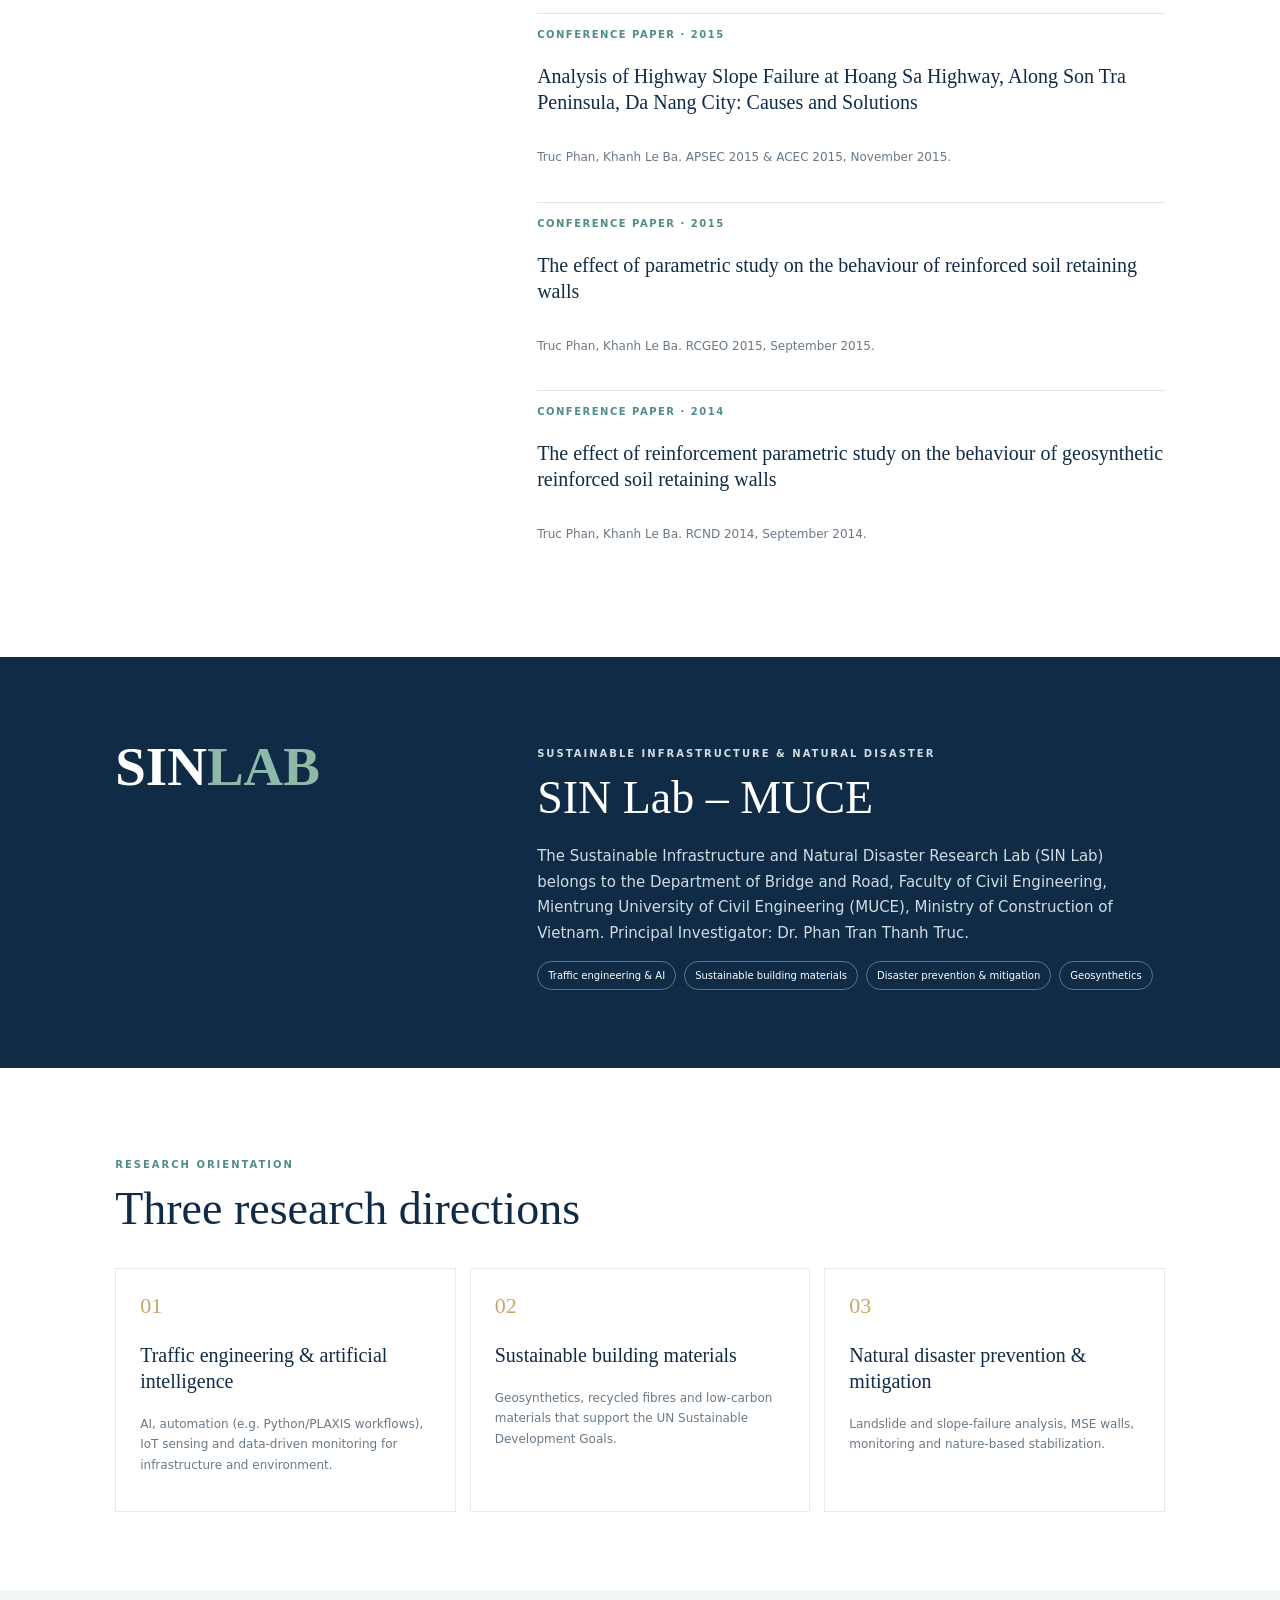
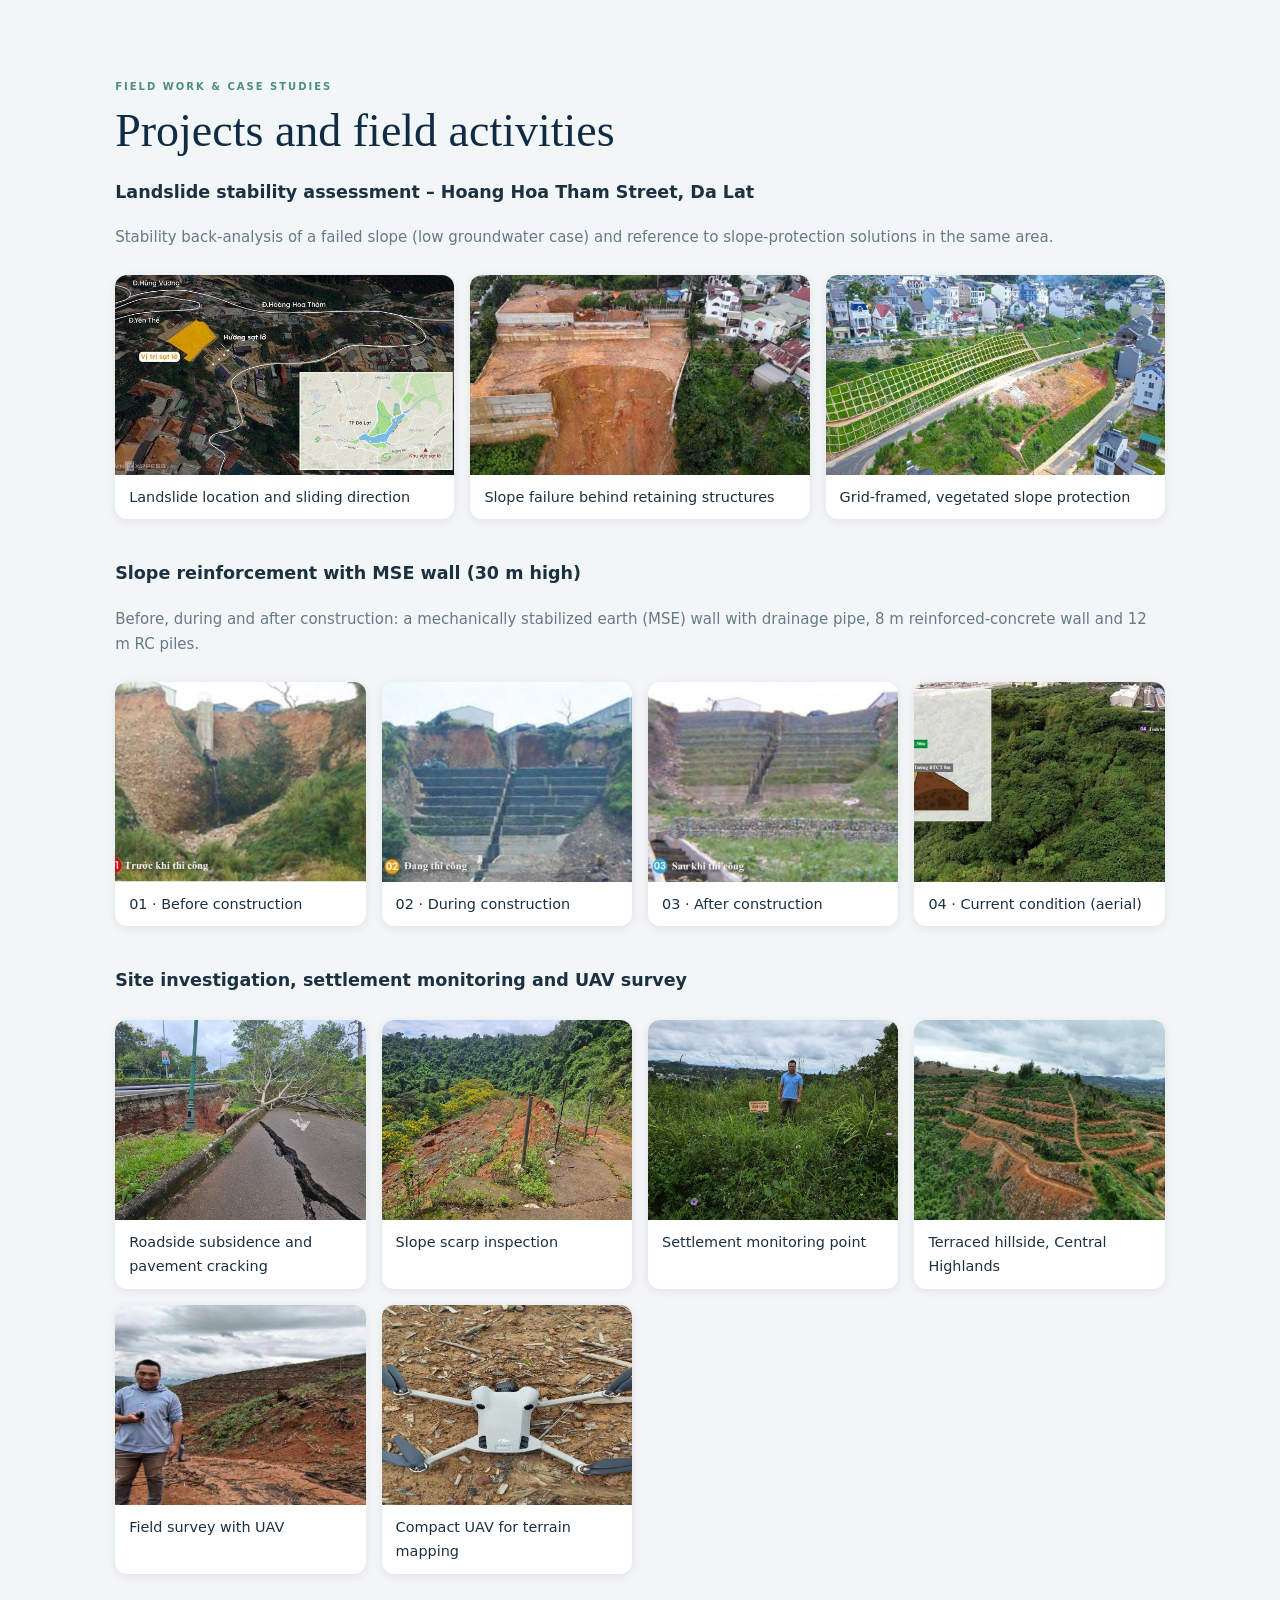
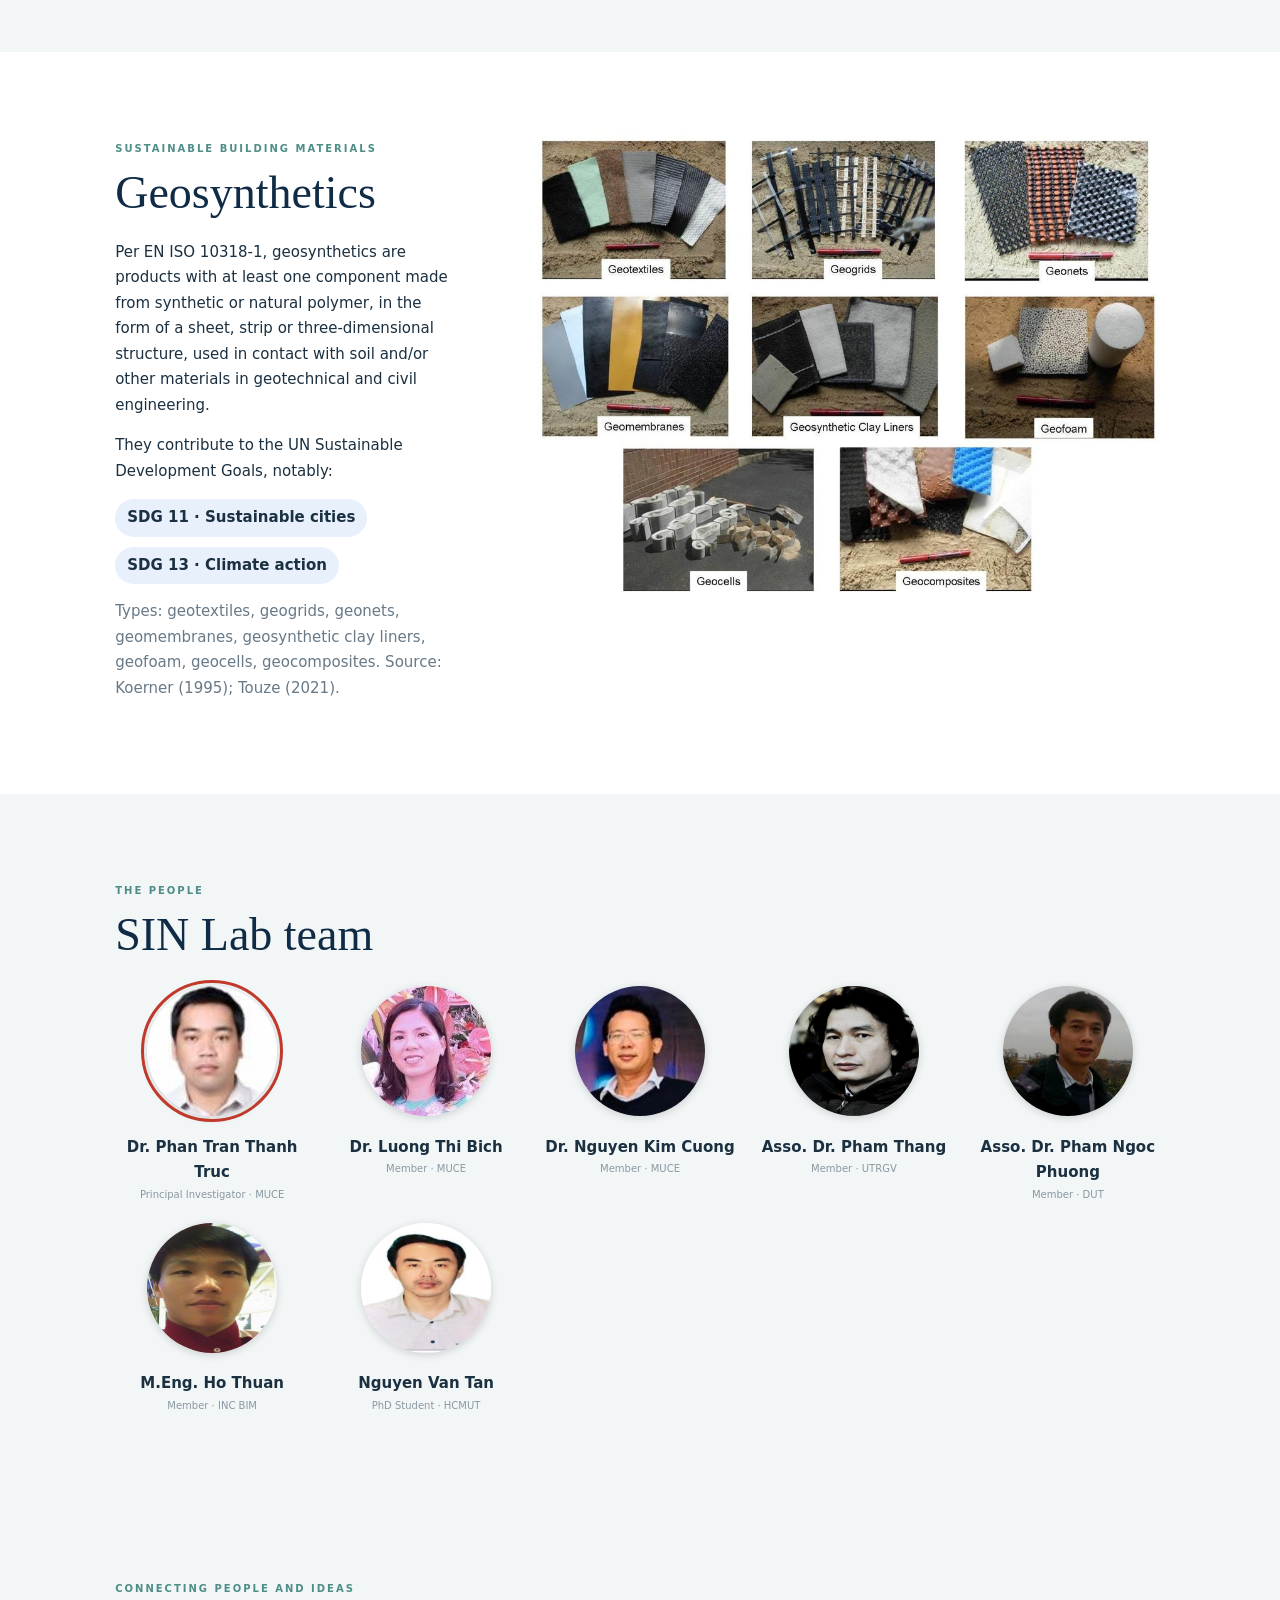
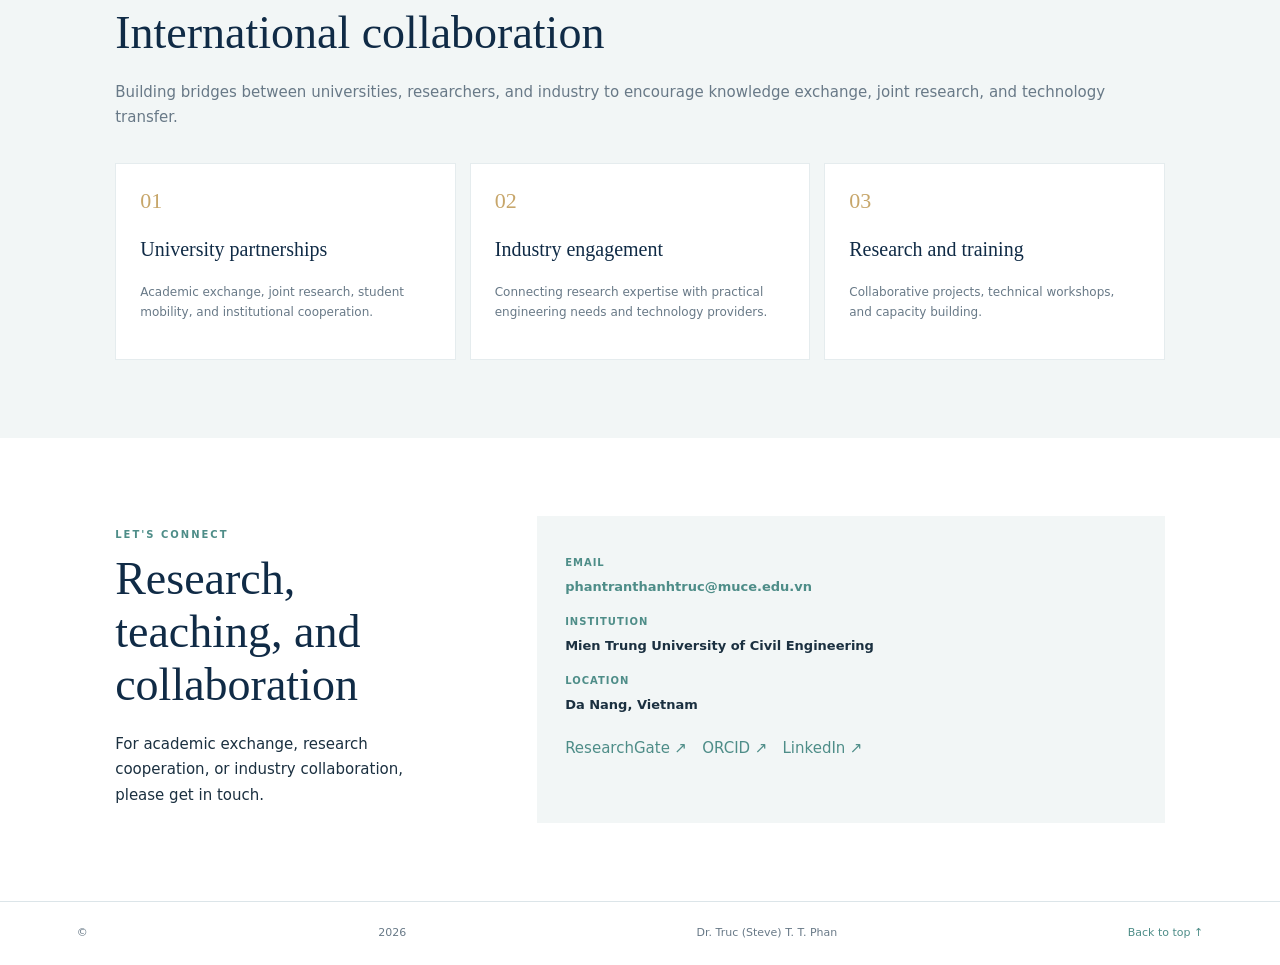
==== commit d390dc0e: "Update index.html" ====
--- a/index.html
+++ b/index.html
@@ -18,7 +18,7 @@
 <body>
 <header><a class="brand" href="#home">TRUC (STEVE) PHAN <small>· ACADEMIC PROFILE</small></a><nav><a href="#about">About</a><a href="#research">Research</a><a href="#publications">Publications</a><a href="#sinlab">SIN Lab</a><a href="#projects">Projects</a><a href="#team">Team</a><a href="#contact">Contact</a></nav><button id="lang">VI</button></header>
 <main>
-<section class="hero" id="home"><div><p class="eyebrow" data-en="ACADEMIC · RESEARCH · COLLABORATION" data-vi="HỌC THUẬT · NGHIÊN CỨU · KẾT NỐI">ACADEMIC · RESEARCH · COLLABORATION</p><h1>Dr. Truc (Steve) T. T. Phan</h1><h2 data-en="Lecturer · Head of SIN Lab" data-vi="Giảng viên · Trưởng SIN Lab">Lecturer · Head of SIN Lab</h2><p class="muted">Mientrung University of Civil Engineering (MUCE), Vietnam</p><p class="lead" data-en="Working toward safer and more sustainable infrastructure through geotechnical engineering, research, and international collaboration." data-vi="Hướng đến hạ tầng an toàn và bền vững thông qua kỹ thuật địa kỹ thuật, nghiên cứu và hợp tác quốc tế.">Working toward safer and more sustainable infrastructure through geotechnical engineering, research, and international collaboration.</p><a class="btn" href="#research">Explore research</a> <a class="btn outline" href="#contact">Get in touch</a></div><img src="assets/team-truc.jpg" alt="Dr. Truc Phan" style="width:100%;max-width:340px;border-radius:16px;object-fit:cover"></section>
+<section class="hero" id="home"><div><p class="eyebrow" data-en="ACADEMIC · RESEARCH · COLLABORATION" data-vi="HỌC THUẬT · NGHIÊN CỨU · KẾT NỐI">ACADEMIC · RESEARCH · COLLABORATION</p><h1>Dr. Truc (Steve) T. T. Phan</h1><h2 data-en="Lecturer · Head of SIN Lab" data-vi="Giảng viên · Trưởng SIN Lab">Lecturer · Head of SIN Lab</h2><p class="muted">Mientrung University of Civil Engineering (MUCE), Vietnam</p><p class="lead" data-en="Working toward safer and more sustainable infrastructure through geotechnical engineering, research, and international collaboration." data-vi="Hướng đến hạ tầng an toàn và bền vững thông qua kỹ thuật địa kỹ thuật, nghiên cứu và hợp tác quốc tế.">Working toward safer and more sustainable infrastructure through geotechnical engineering, research, and international collaboration.</p><a class="btn" href="#research">Explore research</a> <a class="btn outline" href="#contact">Get in touch</a></div><img src="team-truc.jpg" alt="Dr. Truc Phan" style="width:100%;max-width:340px;border-radius:16px;object-fit:cover"></section>
 <section class="stats"><div><b>2013</b><span>Joined MUCE</span></div><div><b>SIN Lab</b><span>Sustainable infrastructure research</span></div><div><b>Vietnam ↔ Taiwan</b><span>Academic and industry connections</span></div></section>
 <section class="section split" id="about"><div><p class="eyebrow">PROFILE</p><h2 data-en="About me" data-vi="Giới thiệu">About me</h2></div><div><p data-en="I am a lecturer in geotechnical and civil engineering at Mientrung University of Civil Engineering (MUCE), Vietnam, and Head of the Sustainable Infrastructure and Natural Disaster Research Lab (SIN Lab). My academic interests include ground improvement with geosynthetics, natural disaster mitigation, AI applications in civil engineering, carbon solutions, and STEM education." data-vi="Tôi là giảng viên lĩnh vực địa kỹ thuật và xây dựng tại Trường Đại học Xây dựng Miền Trung (MUCE), Việt Nam, đồng thời là Trưởng Phòng thí nghiệm Nghiên cứu Hạ tầng Bền vững và Thiên tai (SIN Lab). Các hướng quan tâm gồm gia cố nền đất bằng vật liệu địa tổng hợp, giảm thiểu thiên tai, ứng dụng AI trong kỹ thuật xây dựng, giải pháp carbon và giáo dục STEM.">I am a lecturer in geotechnical and civil engineering at Mientrung University of Civil Engineering (MUCE), Vietnam, and Head of the Sustainable Infrastructure and Natural Disaster Research Lab (SIN Lab). My academic interests include ground improvement with geosynthetics, natural disaster mitigation, AI applications in civil engineering, carbon solutions, and STEM education.</p><div class="facts"><div><small>EDUCATION</small><b>Ph.D. in Geotechnical Engineering</b><span>National Taipei University of Technology, Taiwan</span></div><div><small>PROFESSIONAL MEMBERSHIPS</small><b>VSSMGE · IGS</b></div><div><small>POSITION</small><b>Lecturer and Head of SIN Lab</b><span>MUCE, Vietnam</span></div></div></div></section>
 <section class="section shaded" id="research"><p class="eyebrow">WHAT I WORK ON</p><h2>Research interests</h2><p class="muted">Interdisciplinary research connecting geotechnical engineering, environmental resilience, and emerging technologies.</p><div class="cards">
@@ -72,28 +72,28 @@
  <h3>Landslide stability assessment – Hoang Hoa Tham Street, Da Lat</h3>
  <p class="muted">Stability back-analysis of a failed slope (low groundwater case) and reference to slope-protection solutions in the same area.</p>
  <div class="photo-grid">
-  <figure><img src="assets/dalat-map.jpg" alt="Landslide location map" loading="lazy"><figcaption>Landslide location and sliding direction</figcaption></figure>
-  <figure><img src="assets/dalat-landslide.jpg" alt="Landslide scar" loading="lazy"><figcaption>Slope failure behind retaining structures</figcaption></figure>
-  <figure><img src="assets/dalat-grid-slope.jpg" alt="Grid-protected slope" loading="lazy"><figcaption>Grid-framed, vegetated slope protection</figcaption></figure>
+  <figure><img src="dalat-map.jpg" alt="Landslide location map" loading="lazy"><figcaption>Landslide location and sliding direction</figcaption></figure>
+  <figure><img src="dalat-landslide.jpg" alt="Landslide scar" loading="lazy"><figcaption>Slope failure behind retaining structures</figcaption></figure>
+  <figure><img src="dalat-grid-slope.jpg" alt="Grid-protected slope" loading="lazy"><figcaption>Grid-framed, vegetated slope protection</figcaption></figure>
  </div>
 
  <h3 style="margin-top:40px">Slope reinforcement with MSE wall (30 m high)</h3>
  <p class="muted">Before, during and after construction: a mechanically stabilized earth (MSE) wall with drainage pipe, 8 m reinforced-concrete wall and 12 m RC piles.</p>
  <div class="photo-grid">
-  <figure><img src="assets/muce-before.jpg" alt="Before construction" loading="lazy"><figcaption>01 · Before construction</figcaption></figure>
-  <figure><img src="assets/muce-during.jpg" alt="During construction" loading="lazy"><figcaption>02 · During construction</figcaption></figure>
-  <figure><img src="assets/muce-after.jpg" alt="After construction" loading="lazy"><figcaption>03 · After construction</figcaption></figure>
-  <figure><img src="assets/muce-mse-aerial.jpg" alt="Current condition" loading="lazy"><figcaption>04 · Current condition (aerial)</figcaption></figure>
+  <figure><img src="muce-before.jpg" alt="Before construction" loading="lazy"><figcaption>01 · Before construction</figcaption></figure>
+  <figure><img src="muce-during.jpg" alt="During construction" loading="lazy"><figcaption>02 · During construction</figcaption></figure>
+  <figure><img src="muce-after.jpg" alt="After construction" loading="lazy"><figcaption>03 · After construction</figcaption></figure>
+  <figure><img src="muce-mse-aerial.jpg" alt="Current condition" loading="lazy"><figcaption>04 · Current condition (aerial)</figcaption></figure>
  </div>
 
  <h3 style="margin-top:40px">Site investigation, settlement monitoring and UAV survey</h3>
  <div class="photo-grid">
-  <figure><img src="assets/survey-road-crack.jpg" alt="Road subsidence" loading="lazy"><figcaption>Roadside subsidence and pavement cracking</figcaption></figure>
-  <figure><img src="assets/survey-slope.jpg" alt="Slope scarp" loading="lazy"><figcaption>Slope scarp inspection</figcaption></figure>
-  <figure><img src="assets/survey-monitoring.jpg" alt="Settlement monitoring point" loading="lazy"><figcaption>Settlement monitoring point</figcaption></figure>
-  <figure><img src="assets/drone-terraces.jpg" alt="Terraced hillside" loading="lazy"><figcaption>Terraced hillside, Central Highlands</figcaption></figure>
-  <figure><img src="assets/drone-field.jpg" alt="Field UAV survey" loading="lazy"><figcaption>Field survey with UAV</figcaption></figure>
-  <figure><img src="assets/drone-uav.jpg" alt="UAV" loading="lazy"><figcaption>Compact UAV for terrain mapping</figcaption></figure>
+  <figure><img src="survey-road-crack.jpg" alt="Road subsidence" loading="lazy"><figcaption>Roadside subsidence and pavement cracking</figcaption></figure>
+  <figure><img src="survey-slope.jpg" alt="Slope scarp" loading="lazy"><figcaption>Slope scarp inspection</figcaption></figure>
+  <figure><img src="survey-monitoring.jpg" alt="Settlement monitoring point" loading="lazy"><figcaption>Settlement monitoring point</figcaption></figure>
+  <figure><img src="drone-terraces.jpg" alt="Terraced hillside" loading="lazy"><figcaption>Terraced hillside, Central Highlands</figcaption></figure>
+  <figure><img src="drone-field.jpg" alt="Field UAV survey" loading="lazy"><figcaption>Field survey with UAV</figcaption></figure>
+  <figure><img src="drone-uav.jpg" alt="UAV" loading="lazy"><figcaption>Compact UAV for terrain mapping</figcaption></figure>
  </div>
 </section>
 
@@ -107,7 +107,7 @@
   <div class="sdg"><span>SDG 11 · Sustainable cities</span><span>SDG 13 · Climate action</span></div>
   <p class="muted">Types: geotextiles, geogrids, geonets, geomembranes, geosynthetic clay liners, geofoam, geocells, geocomposites. Source: Koerner (1995); Touze (2021).</p>
  </div>
- <div><img src="assets/geosynthetics-types.jpg" alt="Types of geosynthetics" loading="lazy" style="width:100%;border-radius:12px"></div>
+ <div><img src="geosynthetics-types.jpg" alt="Types of geosynthetics" loading="lazy" style="width:100%;border-radius:12px"></div>
 </section>
 
 
@@ -115,13 +115,13 @@
  <p class="eyebrow">THE PEOPLE</p>
  <h2>SIN Lab team</h2>
  <div class="team">
-  <div class="member pi"><img src="assets/team-truc.jpg" alt="Dr. Phan Tran Thanh Truc"><b>Dr. Phan Tran Thanh Truc</b><small>Principal Investigator · MUCE</small></div>
-  <div class="member"><img src="assets/team-bich.jpg" alt="Dr. Luong Thi Bich"><b>Dr. Luong Thi Bich</b><small>Member · MUCE</small></div>
-  <div class="member"><img src="assets/team-cuong.jpg" alt="Dr. Nguyen Kim Cuong"><b>Dr. Nguyen Kim Cuong</b><small>Member · MUCE</small></div>
-  <div class="member"><img src="assets/team-thang.jpg" alt="Assoc. Prof. Pham Thang"><b>Asso. Dr. Pham Thang</b><small>Member · UTRGV</small></div>
-  <div class="member"><img src="assets/team-phuong.jpg" alt="Assoc. Prof. Pham Ngoc Phuong"><b>Asso. Dr. Pham Ngoc Phuong</b><small>Member · DUT</small></div>
-  <div class="member"><img src="assets/team-thuan.jpg" alt="Ho Thuan"><b>M.Eng. Ho Thuan</b><small>Member · INC BIM</small></div>
-  <div class="member"><img src="assets/team-tan.jpg" alt="Nguyen Van Tan"><b>Nguyen Van Tan</b><small>PhD Student · HCMUT</small></div>
+  <div class="member pi"><img src="team-truc.jpg" alt="Dr. Phan Tran Thanh Truc"><b>Dr. Phan Tran Thanh Truc</b><small>Principal Investigator · MUCE</small></div>
+  <div class="member"><img src="team-bich.jpg" alt="Dr. Luong Thi Bich"><b>Dr. Luong Thi Bich</b><small>Member · MUCE</small></div>
+  <div class="member"><img src="team-cuong.jpg" alt="Dr. Nguyen Kim Cuong"><b>Dr. Nguyen Kim Cuong</b><small>Member · MUCE</small></div>
+  <div class="member"><img src="team-thang.jpg" alt="Assoc. Prof. Pham Thang"><b>Asso. Dr. Pham Thang</b><small>Member · UTRGV</small></div>
+  <div class="member"><img src="team-phuong.jpg" alt="Assoc. Prof. Pham Ngoc Phuong"><b>Asso. Dr. Pham Ngoc Phuong</b><small>Member · DUT</small></div>
+  <div class="member"><img src="team-thuan.jpg" alt="Ho Thuan"><b>M.Eng. Ho Thuan</b><small>Member · INC BIM</small></div>
+  <div class="member"><img src="team-tan.jpg" alt="Nguyen Van Tan"><b>Nguyen Van Tan</b><small>PhD Student · HCMUT</small></div>
  </div>
 </section>
 <section class="section shaded" id="collaboration"><p class="eyebrow">CONNECTING PEOPLE AND IDEAS</p><h2>International collaboration</h2><p class="muted">Building bridges between universities, researchers, and industry to encourage knowledge exchange, joint research, and technology transfer.</p><div class="cards"><article><i>01</i><h3>University partnerships</h3><p>Academic exchange, joint research, student mobility, and institutional cooperation.</p></article><article><i>02</i><h3>Industry engagement</h3><p>Connecting research expertise with practical engineering needs and technology providers.</p></article><article><i>03</i><h3>Research and training</h3><p>Collaborative projects, technical workshops, and capacity building.</p></article></div></section>
